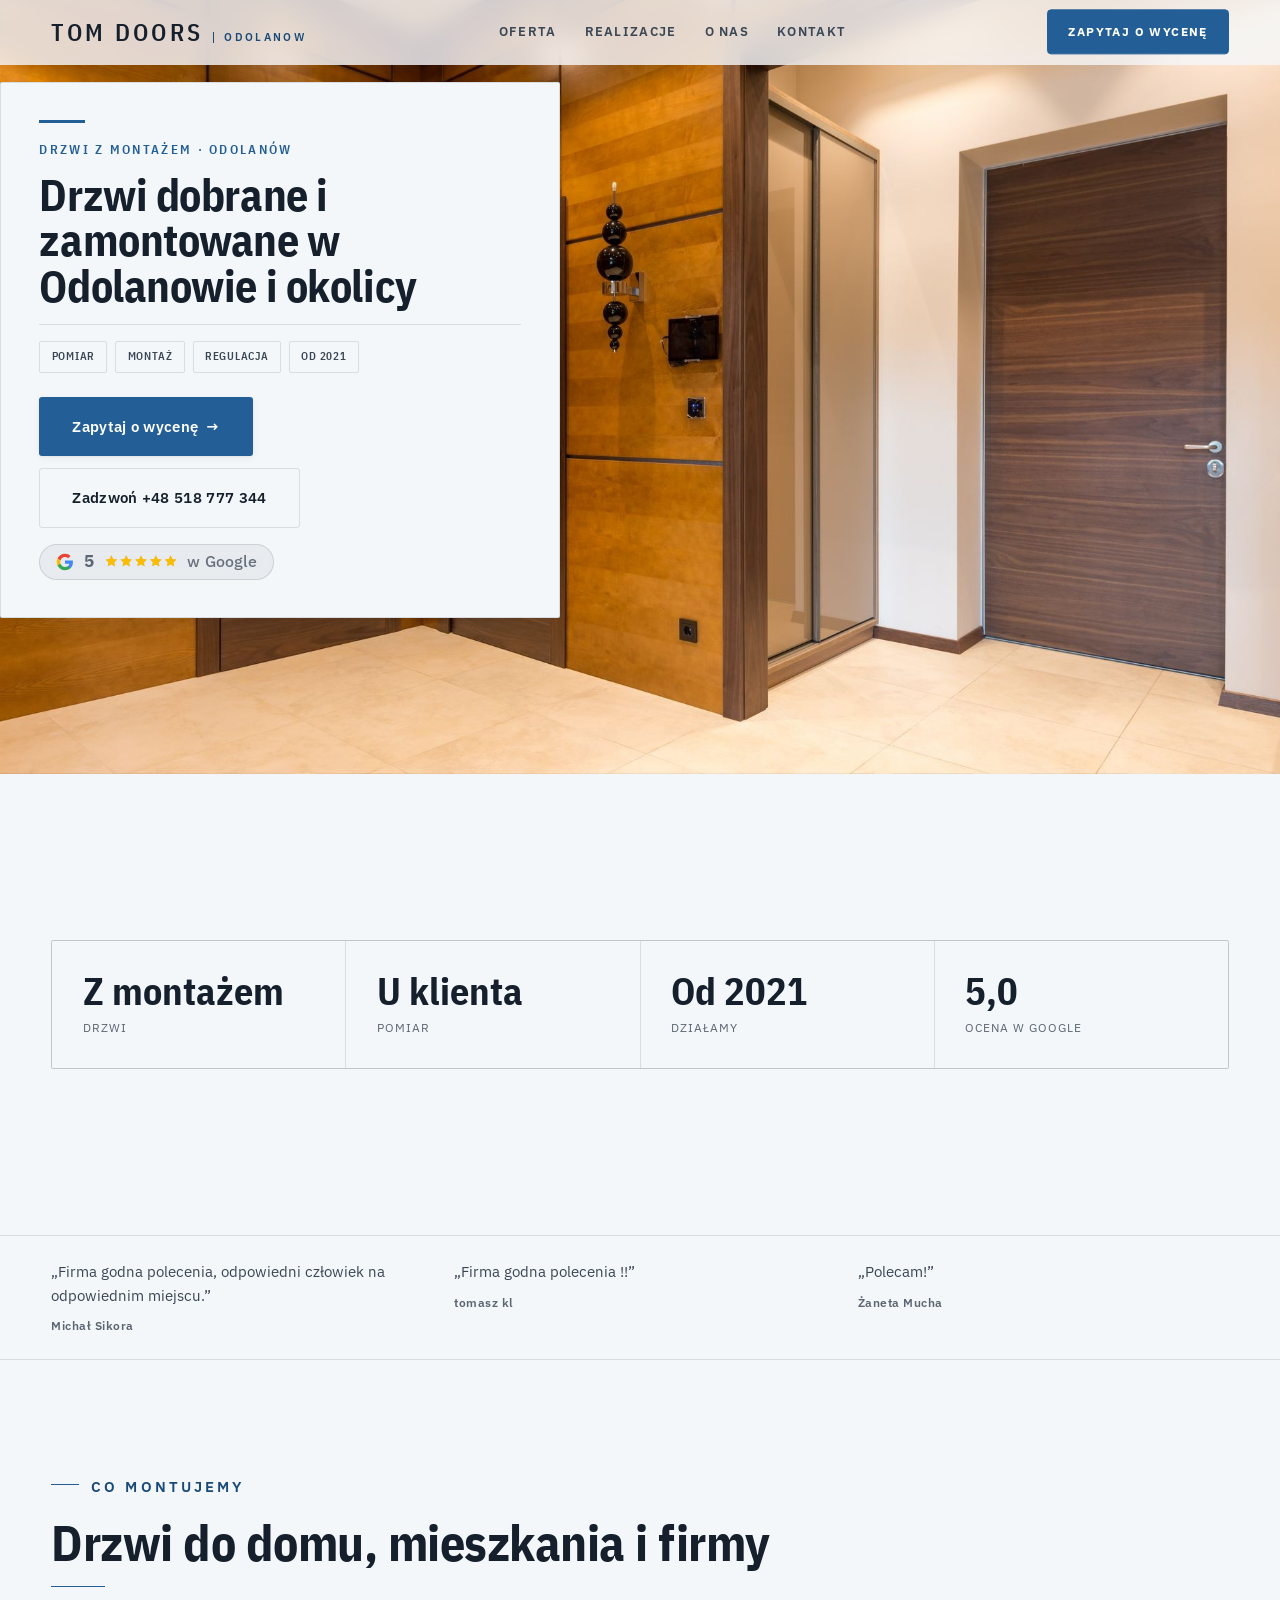
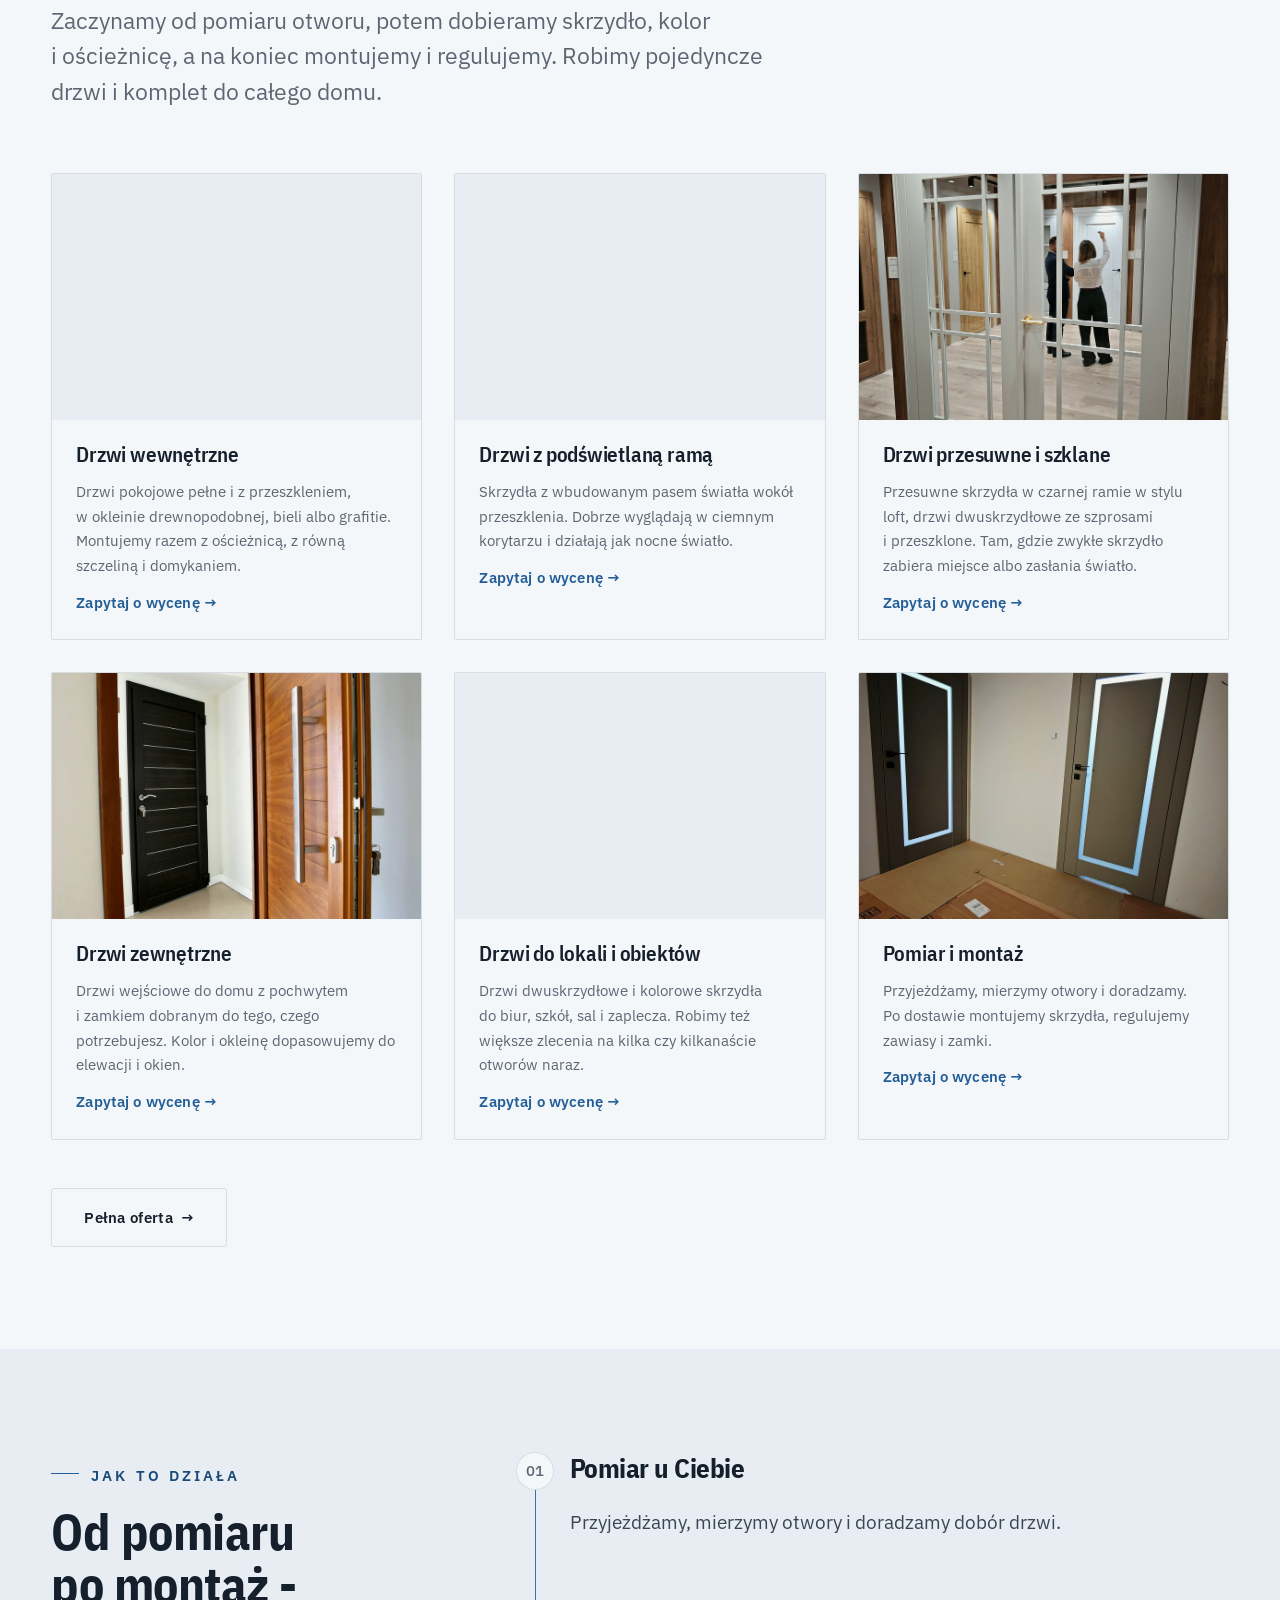
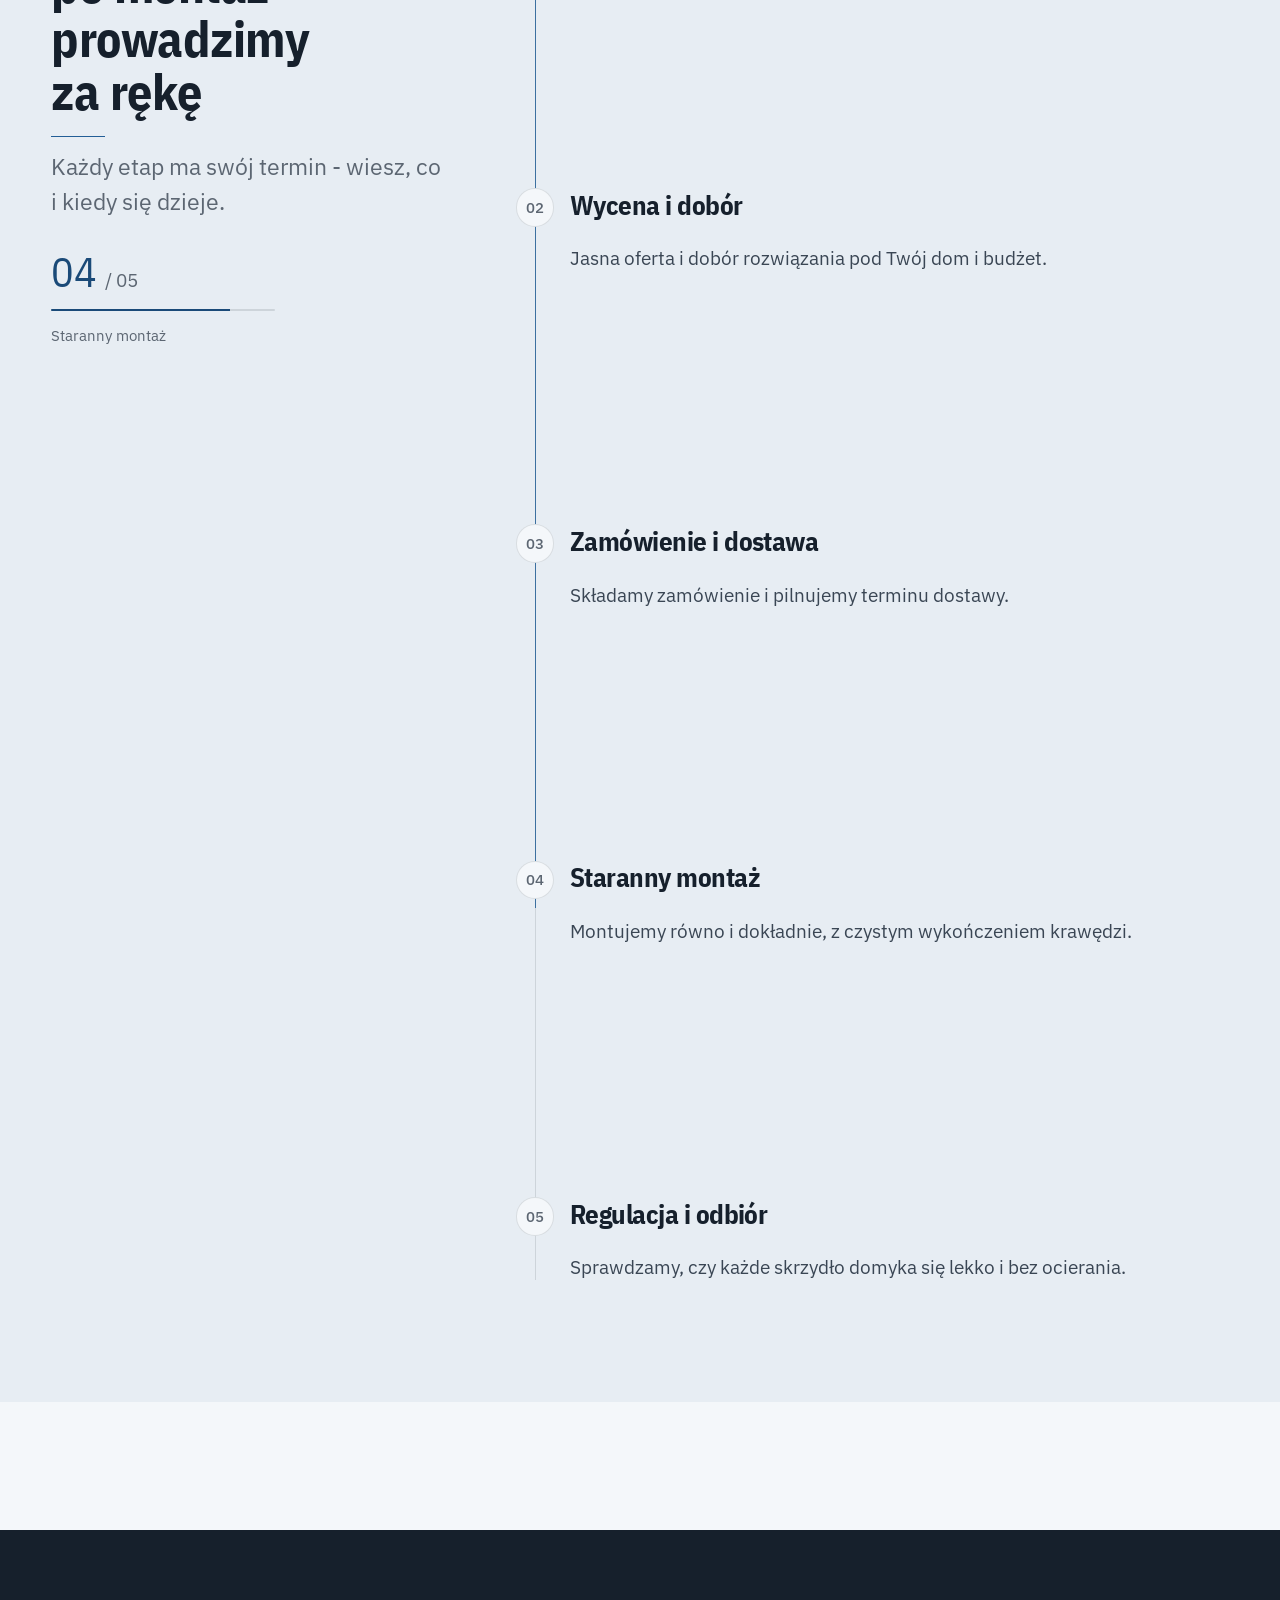
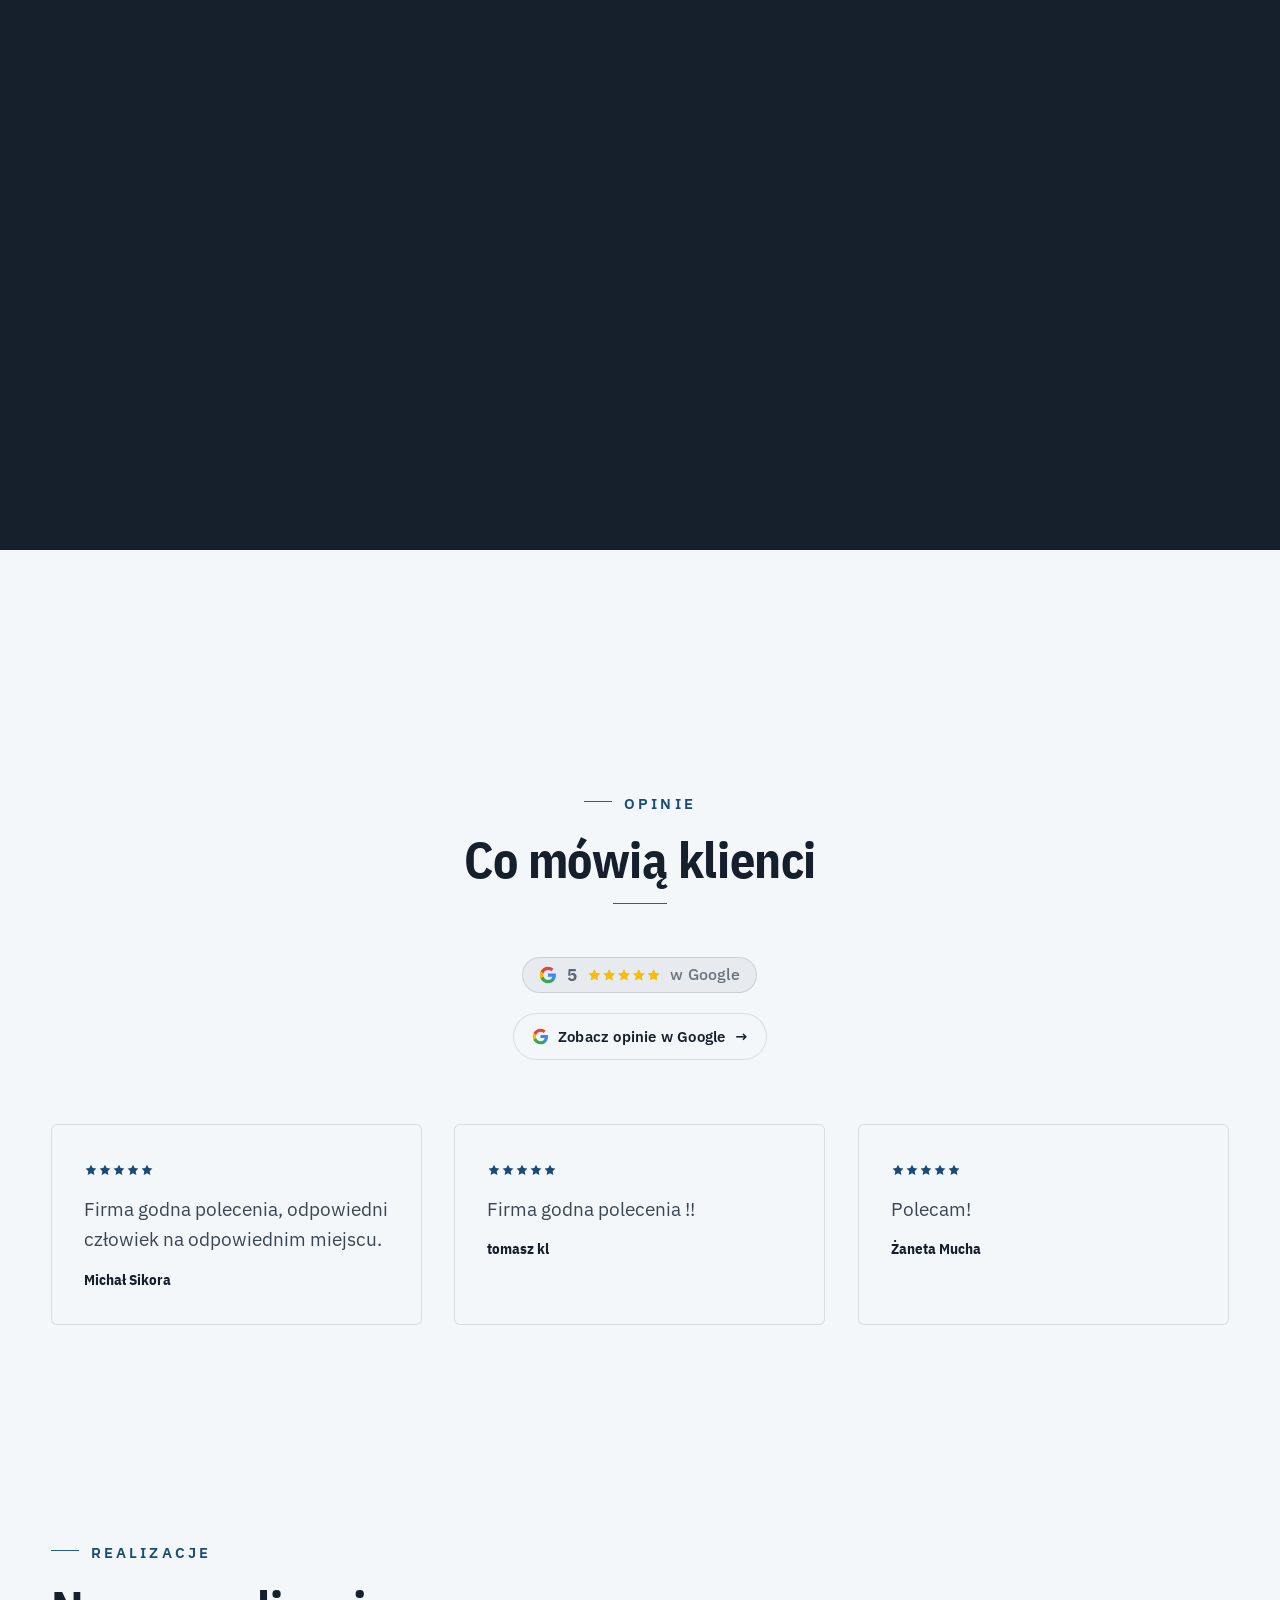
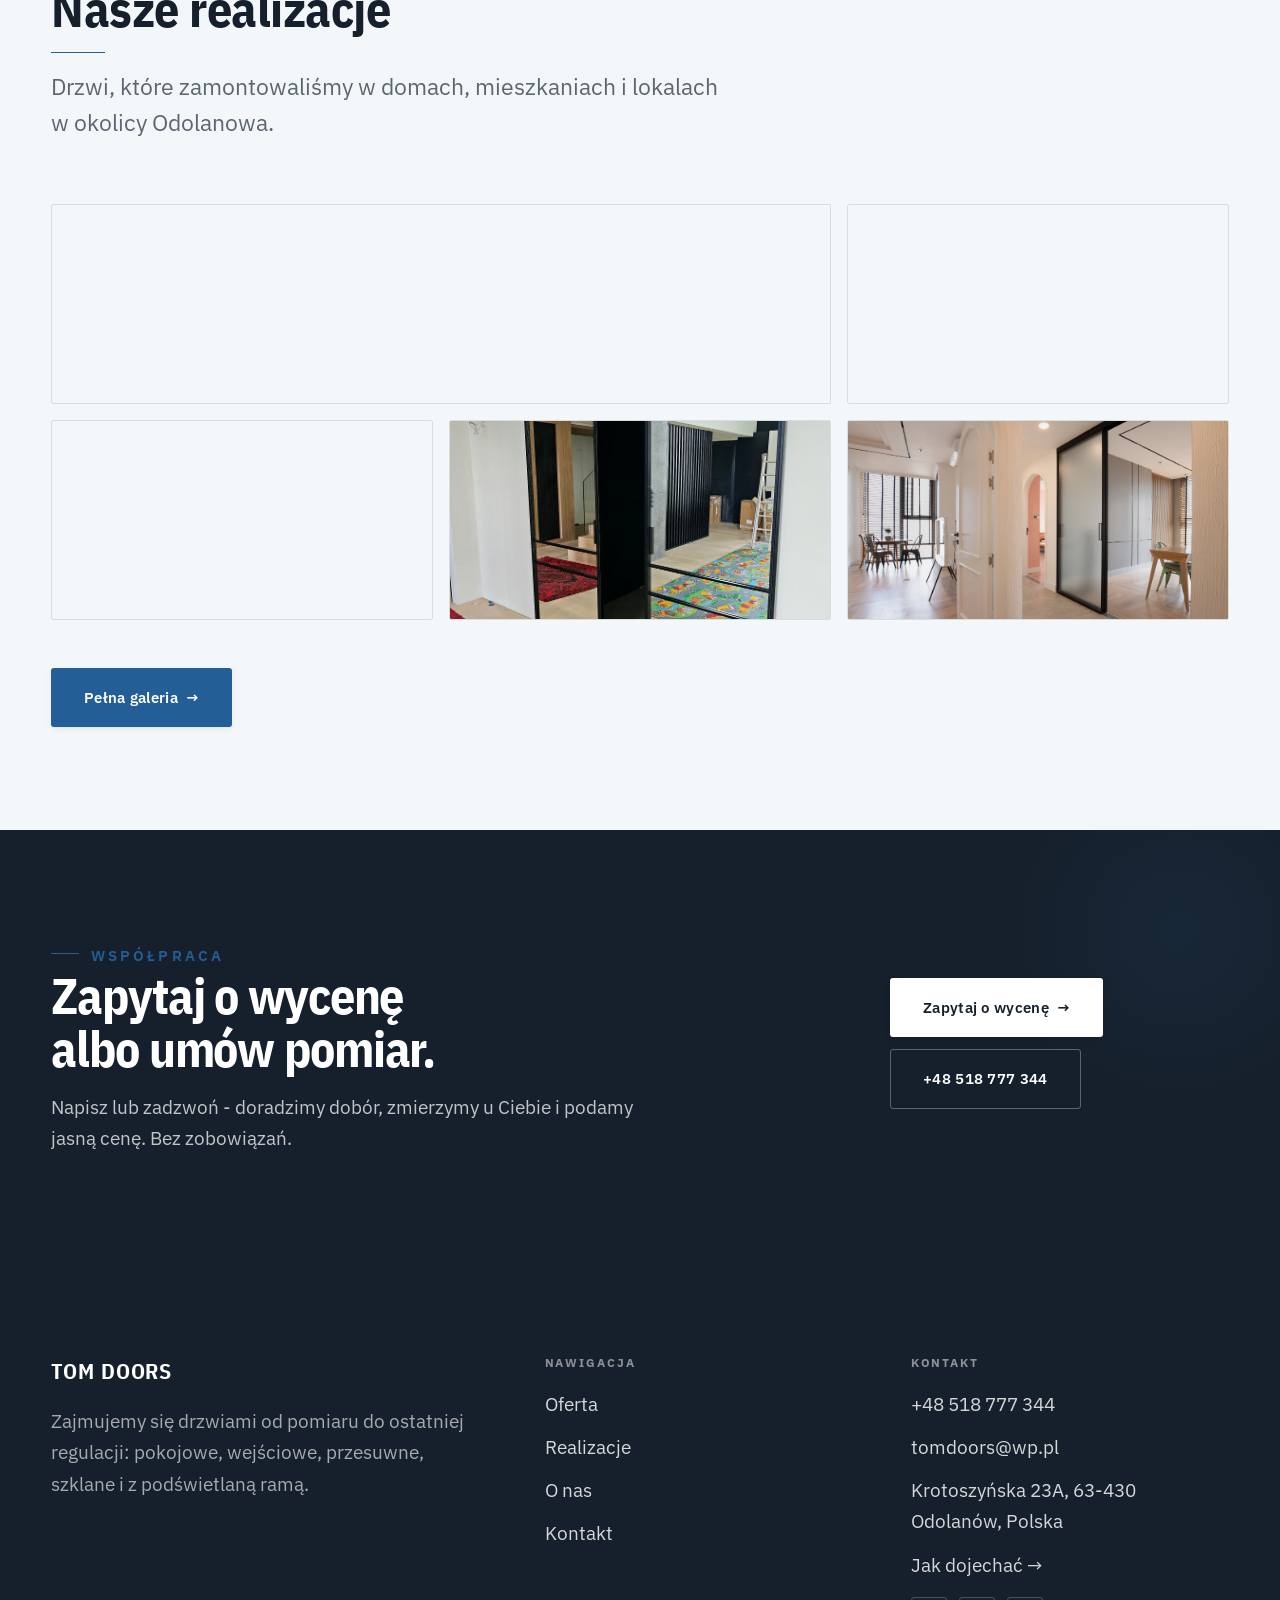
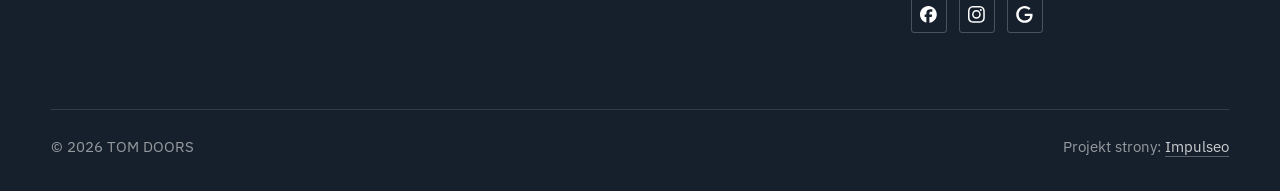
==== index.html @ 1ac23c40 "Strona demo: tom-doors" ====
<!DOCTYPE html>
<html lang="pl">
<head>
<meta charset="UTF-8">
<meta name="viewport" content="width=device-width, initial-scale=1.0">
<title>TOM DOORS - drzwi z montażem · Odolanów</title>
<meta name="description" content="TOM DOORS z Odolanowa - drzwi wewnętrzne, zewnętrzne, przesuwne i z podświetlaną ramą, z pomiarem i montażem. Ocena 5,0 w Google. Zadzwoń: 518 777 344.">
<link rel="canonical" href="https://kris20032.github.io/tom-doors/">
<meta name="robots" content="noindex, nofollow">
<meta property="og:type" content="website">
<meta property="og:locale" content="pl_PL">
<meta property="og:site_name" content="TOM DOORS">
<meta property="og:title" content="TOM DOORS - drzwi z montażem · Odolanów">
<meta property="og:description" content="TOM DOORS z Odolanowa - drzwi wewnętrzne, zewnętrzne, przesuwne i z podświetlaną ramą, z pomiarem i montażem. Ocena 5,0 w Google. Zadzwoń: 518 777 344.">
<meta property="og:url" content="https://kris20032.github.io/tom-doors/">
<meta property="og:image" content="https://kris20032.github.io/tom-doors/img/og.jpg">
<meta property="og:image:width" content="1200">
<meta property="og:image:height" content="630">
<meta name="twitter:card" content="summary_large_image">
<script type="application/ld+json">{"@context": "https://schema.org", "@type": "LocalBusiness", "name": "TOM DOORS", "url": "https://kris20032.github.io/tom-doors/", "telephone": "+48518777344", "image": "https://kris20032.github.io/tom-doors/img/og.jpg", "areaServed": "Odolanów", "sameAs": ["https://maps.google.com/?cid=12804049707847882123&g_mp=Cidnb29nbGUubWFwcy5wbGFjZXMudjEuUGxhY2VzLlNlYXJjaFRleHQQAhgEIAA", "https://www.facebook.com/p/TOM-DOORS-100087674329589/?locale=pl_PL", "https://www.instagram.com/tom_doors/"]}</script>
<link rel="preconnect" href="https://fonts.googleapis.com">
<link rel="preconnect" href="https://fonts.gstatic.com" crossorigin>
<link href="https://fonts.googleapis.com/css2?family=IBM+Plex+Sans+Condensed:wght@500;600;700&family=IBM+Plex+Sans:wght@400;500;600&display=swap" rel="stylesheet">
<link rel="stylesheet" href="assets/styles.css?v=f9ef40aa">
</head>
<body>

<header class="nav">
  <div class="wrap nav-inner">
    <a class="brand" href="index.html"><span class="name">TOM DOORS</span><span class="sub">Odolanów</span></a>
    <nav class="nav-links">
      <a href="oferta.html">Oferta</a>
      <a href="realizacje.html">Realizacje</a>
      <a href="o-nas.html">O nas</a>
      <a href="kontakt.html">Kontakt</a>
      <a href="kontakt.html" class="btn btn-accent">Zapytaj o wycenę</a>
    </nav>
    <button class="nav-toggle" aria-label="Menu"><span></span><span></span><span></span></button>
  </div>
</header>

<main>
<section class="hero-dom">
  <img class="hd-bg" src="img/hero.jpg" fetchpriority="high" data-rotate="img/g13.jpg|img/g10.jpg" alt="TOM DOORS" width="1880" height="1255">
  <div class="wrap">
    <div class="hd-panel reveal">
      <span class="hd-tick" aria-hidden="true"></span>
      <span class="hd-kicker">Drzwi z montażem · Odolanów</span>
      <h1 class="hd-claim">Drzwi dobrane i zamontowane w Odolanowie i okolicy</h1>
      <ul class="hd-tags"><li>Pomiar</li><li>Montaż</li><li>Regulacja</li><li>od 2021</li></ul>
      <div class="hd-actions">
        <a href="kontakt.html" class="btn btn-accent">Zapytaj o wycenę <span class="arr">→</span></a>
        <a href="tel:+48518777344" class="btn btn-ghost">Zadzwoń +48 518 777 344</a>
      </div>
      <p class="hd-rating"><span class="g-badge"><svg class="gb-ico" viewBox="0 0 24 24" width="18" height="18" aria-hidden="true"><path fill="#4285F4" d="M22.56 12.25c0-.78-.07-1.53-.2-2.25H12v4.26h5.92c-.26 1.37-1.04 2.53-2.21 3.31v2.77h3.57c2.08-1.92 3.28-4.74 3.28-8.09z"/><path fill="#34A853" d="M12 23c2.97 0 5.46-.98 7.28-2.66l-3.57-2.77c-.98.66-2.23 1.06-3.71 1.06-2.86 0-5.29-1.93-6.16-4.53H2.18v2.84C3.99 20.53 7.7 23 12 23z"/><path fill="#FBBC05" d="M5.84 14.09c-.22-.66-.35-1.36-.35-2.09s.13-1.43.35-2.09V7.07H2.18C1.43 8.55 1 10.22 1 12s.43 3.45 1.18 4.93l2.85-2.22.81-.62z"/><path fill="#EA4335" d="M12 5.38c1.62 0 3.06.56 4.21 1.64l3.15-3.15C17.45 2.09 14.97 1 12 1 7.7 1 3.99 3.47 2.18 7.07l3.66 2.84c.87-2.6 3.3-4.53 6.16-4.53z"/></svg><b class="gb-ocena">5</b><svg class="gb-stars" viewBox="0 0 90 18" width="74" height="14.8" aria-hidden="true"><g fill="currentColor" opacity=".26"><path transform="translate(0,0)" d="M9 1.6l2.2 4.46 4.92.72-3.56 3.47.84 4.9L9 12.74l-4.4 2.31.84-4.9L1.88 6.68l4.92-.72L9 1.6Z"/><path transform="translate(18,0)" d="M9 1.6l2.2 4.46 4.92.72-3.56 3.47.84 4.9L9 12.74l-4.4 2.31.84-4.9L1.88 6.68l4.92-.72L9 1.6Z"/><path transform="translate(36,0)" d="M9 1.6l2.2 4.46 4.92.72-3.56 3.47.84 4.9L9 12.74l-4.4 2.31.84-4.9L1.88 6.68l4.92-.72L9 1.6Z"/><path transform="translate(54,0)" d="M9 1.6l2.2 4.46 4.92.72-3.56 3.47.84 4.9L9 12.74l-4.4 2.31.84-4.9L1.88 6.68l4.92-.72L9 1.6Z"/><path transform="translate(72,0)" d="M9 1.6l2.2 4.46 4.92.72-3.56 3.47.84 4.9L9 12.74l-4.4 2.31.84-4.9L1.88 6.68l4.92-.72L9 1.6Z"/></g><clipPath id="gs1000"><rect x="0" y="0" width="90.0" height="18"/></clipPath><g fill="#FBBC04" clip-path="url(#gs1000)"><path transform="translate(0,0)" d="M9 1.6l2.2 4.46 4.92.72-3.56 3.47.84 4.9L9 12.74l-4.4 2.31.84-4.9L1.88 6.68l4.92-.72L9 1.6Z"/><path transform="translate(18,0)" d="M9 1.6l2.2 4.46 4.92.72-3.56 3.47.84 4.9L9 12.74l-4.4 2.31.84-4.9L1.88 6.68l4.92-.72L9 1.6Z"/><path transform="translate(36,0)" d="M9 1.6l2.2 4.46 4.92.72-3.56 3.47.84 4.9L9 12.74l-4.4 2.31.84-4.9L1.88 6.68l4.92-.72L9 1.6Z"/><path transform="translate(54,0)" d="M9 1.6l2.2 4.46 4.92.72-3.56 3.47.84 4.9L9 12.74l-4.4 2.31.84-4.9L1.88 6.68l4.92-.72L9 1.6Z"/><path transform="translate(72,0)" d="M9 1.6l2.2 4.46 4.92.72-3.56 3.47.84 4.9L9 12.74l-4.4 2.31.84-4.9L1.88 6.68l4.92-.72L9 1.6Z"/></g></svg><span class="gb-txt">w Google</span></span></p>
    </div>
  </div>
</section>
<section class="dom-statband">
  <div class="wrap">
    <div class="dom-stats">
      <div class="dom-stat reveal"><div class="ds-num">Z montażem</div><div class="ds-lab">Drzwi</div></div>
      <div class="dom-stat reveal"><div class="ds-num">U klienta</div><div class="ds-lab">Pomiar</div></div>
      <div class="dom-stat reveal"><div class="ds-num">Od 2021</div><div class="ds-lab">Działamy</div></div>
      <div class="dom-stat reveal"><div class="ds-num">5,0</div><div class="ds-lab">Ocena w Google</div></div>
    </div>
  </div>
</section>
<section class="opinie-mini" aria-label="Opinie klientów">
  <div class="wrap">
    <div class="om-row">
      <div class="om-item reveal"><blockquote>„Firma godna polecenia, odpowiedni człowiek na odpowiednim miejscu.”</blockquote><span class="om-autor">Michał Sikora</span></div>
      <div class="om-item reveal"><blockquote>„Firma godna polecenia !!”</blockquote><span class="om-autor">tomasz kl</span></div>
      <div class="om-item reveal"><blockquote>„Polecam!”</blockquote><span class="om-autor">Żaneta Mucha</span></div>
    </div>
  </div>
</section>
<section class="dom-products" id="produkty">
  <div class="wrap">
    <div class="head reveal">
      <span class="eyebrow">Co montujemy</span>
      <h2>Drzwi do domu, mieszkania i firmy</h2>
      <p>Zaczynamy od pomiaru otworu, potem dobieramy skrzydło, kolor i ościeżnicę, a na koniec montujemy i regulujemy. Robimy pojedyncze drzwi i komplet do całego domu.</p>
    </div>
    <div class="dom-grid">
      <article class="dom-card reveal">
        <figure class="dom-card__img"><img src="img/g2.jpg" alt="Drzwi wewnętrzne" loading="lazy" width="1492" height="2038" decoding="async"></figure>
        <div class="dom-card__body">
          <h3 class="dom-card__name">Drzwi wewnętrzne</h3>
          <p class="dom-card__tag">Drzwi pokojowe pełne i z przeszkleniem, w okleinie drewnopodobnej, bieli albo grafitie. Montujemy razem z ościeżnicą, z równą szczeliną i domykaniem.</p>
          <a class="dom-card__link" href="kontakt.html">Zapytaj o wycenę <span class="arr">→</span></a>
        </div>
      </article>
      <article class="dom-card reveal">
        <figure class="dom-card__img"><img src="img/g1.jpg" alt="Drzwi z podświetlaną ramą" loading="lazy" width="1600" height="2133" decoding="async"></figure>
        <div class="dom-card__body">
          <h3 class="dom-card__name">Drzwi z podświetlaną ramą</h3>
          <p class="dom-card__tag">Skrzydła z wbudowanym pasem światła wokół przeszklenia. Dobrze wyglądają w ciemnym korytarzu i działają jak nocne światło.</p>
          <a class="dom-card__link" href="kontakt.html">Zapytaj o wycenę <span class="arr">→</span></a>
        </div>
      </article>
      <article class="dom-card reveal">
        <figure class="dom-card__img"><img src="img/g3.jpg" alt="Drzwi przesuwne i szklane" loading="lazy" width="1600" height="2133" decoding="async"></figure>
        <div class="dom-card__body">
          <h3 class="dom-card__name">Drzwi przesuwne i szklane</h3>
          <p class="dom-card__tag">Przesuwne skrzydła w czarnej ramie w stylu loft, drzwi dwuskrzydłowe ze szprosami i przeszklone. Tam, gdzie zwykłe skrzydło zabiera miejsce albo zasłania światło.</p>
          <a class="dom-card__link" href="kontakt.html">Zapytaj o wycenę <span class="arr">→</span></a>
        </div>
      </article>
      <article class="dom-card reveal">
        <figure class="dom-card__img"><img src="img/g5.jpg" alt="Drzwi zewnętrzne" loading="lazy" width="930" height="608" decoding="async"></figure>
        <div class="dom-card__body">
          <h3 class="dom-card__name">Drzwi zewnętrzne</h3>
          <p class="dom-card__tag">Drzwi wejściowe do domu z pochwytem i zamkiem dobranym do tego, czego potrzebujesz. Kolor i okleinę dopasowujemy do elewacji i okien.</p>
          <a class="dom-card__link" href="kontakt.html">Zapytaj o wycenę <span class="arr">→</span></a>
        </div>
      </article>
      <article class="dom-card reveal">
        <figure class="dom-card__img"><img src="img/g7.jpg" alt="Drzwi do lokali i obiektów" loading="lazy" width="1600" height="2133" decoding="async"></figure>
        <div class="dom-card__body">
          <h3 class="dom-card__name">Drzwi do lokali i obiektów</h3>
          <p class="dom-card__tag">Drzwi dwuskrzydłowe i kolorowe skrzydła do biur, szkół, sal i zaplecza. Robimy też większe zlecenia na kilka czy kilkanaście otworów naraz.</p>
          <a class="dom-card__link" href="kontakt.html">Zapytaj o wycenę <span class="arr">→</span></a>
        </div>
      </article>
      <article class="dom-card reveal">
        <figure class="dom-card__img"><img src="img/g6.jpg" alt="Pomiar i montaż" loading="lazy" width="1600" height="2133" decoding="async"></figure>
        <div class="dom-card__body">
          <h3 class="dom-card__name">Pomiar i montaż</h3>
          <p class="dom-card__tag">Przyjeżdżamy, mierzymy otwory i doradzamy. Po dostawie montujemy skrzydła, regulujemy zawiasy i zamki.</p>
          <a class="dom-card__link" href="kontakt.html">Zapytaj o wycenę <span class="arr">→</span></a>
        </div>
      </article>
    </div>
    <div style="margin-top:var(--space-7)" class="reveal"><a href="oferta.html" class="btn btn-ghost">Pełna oferta <span class="arr">→</span></a></div>
  </div>
</section>
<section class="proces proces-os dom">
  <div class="wrap proc-grid">
    <div class="proc-side">
      <div class="head reveal">
        <span class="eyebrow">Jak to działa</span>
        <h2>Od pomiaru po montaż - prowadzimy za rękę</h2>
        <p>Każdy etap ma swój termin - wiesz, co i kiedy się dzieje.</p>
      </div>
      <div class="proc-count" aria-hidden="true"><span class="pc-cur">01</span><span class="pc-all">/ 05</span></div>
      <div class="proc-bar" aria-hidden="true"><i></i></div>
      <p class="proc-now" aria-hidden="true">Pomiar u Ciebie</p>
    </div>
    <ol class="proces-line">
      <li class="reveal"><span class="pno">01</span><h3>Pomiar u Ciebie</h3><p>Przyjeżdżamy, mierzymy otwory i doradzamy dobór drzwi.</p></li>
      <li class="reveal"><span class="pno">02</span><h3>Wycena i dobór</h3><p>Jasna oferta i dobór rozwiązania pod Twój dom i budżet.</p></li>
      <li class="reveal"><span class="pno">03</span><h3>Zamówienie i dostawa</h3><p>Składamy zamówienie i pilnujemy terminu dostawy.</p></li>
      <li class="reveal"><span class="pno">04</span><h3>Staranny montaż</h3><p>Montujemy równo i dokładnie, z czystym wykończeniem krawędzi.</p></li>
      <li class="reveal"><span class="pno">05</span><h3>Regulacja i odbiór</h3><p>Sprawdzamy, czy każde skrzydło domyka się lekko i bez ocierania.</p></li>
    </ol>
  </div>
</section>
<section class="stopklatka" aria-hidden="true">
  <div class="stk-bg" style="background-image:url(img/g11.jpg)"></div>
</section>
<section class="opinie">
  <div class="wrap">
    <div class="head center reveal">
      <span class="eyebrow">Opinie</span>
      <h2>Co mówią klienci</h2>
    </div>
    <p class="op-meta reveal"><span class="g-badge"><svg class="gb-ico" viewBox="0 0 24 24" width="18" height="18" aria-hidden="true"><path fill="#4285F4" d="M22.56 12.25c0-.78-.07-1.53-.2-2.25H12v4.26h5.92c-.26 1.37-1.04 2.53-2.21 3.31v2.77h3.57c2.08-1.92 3.28-4.74 3.28-8.09z"/><path fill="#34A853" d="M12 23c2.97 0 5.46-.98 7.28-2.66l-3.57-2.77c-.98.66-2.23 1.06-3.71 1.06-2.86 0-5.29-1.93-6.16-4.53H2.18v2.84C3.99 20.53 7.7 23 12 23z"/><path fill="#FBBC05" d="M5.84 14.09c-.22-.66-.35-1.36-.35-2.09s.13-1.43.35-2.09V7.07H2.18C1.43 8.55 1 10.22 1 12s.43 3.45 1.18 4.93l2.85-2.22.81-.62z"/><path fill="#EA4335" d="M12 5.38c1.62 0 3.06.56 4.21 1.64l3.15-3.15C17.45 2.09 14.97 1 12 1 7.7 1 3.99 3.47 2.18 7.07l3.66 2.84c.87-2.6 3.3-4.53 6.16-4.53z"/></svg><b class="gb-ocena">5</b><svg class="gb-stars" viewBox="0 0 90 18" width="74" height="14.8" aria-hidden="true"><g fill="currentColor" opacity=".26"><path transform="translate(0,0)" d="M9 1.6l2.2 4.46 4.92.72-3.56 3.47.84 4.9L9 12.74l-4.4 2.31.84-4.9L1.88 6.68l4.92-.72L9 1.6Z"/><path transform="translate(18,0)" d="M9 1.6l2.2 4.46 4.92.72-3.56 3.47.84 4.9L9 12.74l-4.4 2.31.84-4.9L1.88 6.68l4.92-.72L9 1.6Z"/><path transform="translate(36,0)" d="M9 1.6l2.2 4.46 4.92.72-3.56 3.47.84 4.9L9 12.74l-4.4 2.31.84-4.9L1.88 6.68l4.92-.72L9 1.6Z"/><path transform="translate(54,0)" d="M9 1.6l2.2 4.46 4.92.72-3.56 3.47.84 4.9L9 12.74l-4.4 2.31.84-4.9L1.88 6.68l4.92-.72L9 1.6Z"/><path transform="translate(72,0)" d="M9 1.6l2.2 4.46 4.92.72-3.56 3.47.84 4.9L9 12.74l-4.4 2.31.84-4.9L1.88 6.68l4.92-.72L9 1.6Z"/></g><clipPath id="gs1000"><rect x="0" y="0" width="90.0" height="18"/></clipPath><g fill="#FBBC04" clip-path="url(#gs1000)"><path transform="translate(0,0)" d="M9 1.6l2.2 4.46 4.92.72-3.56 3.47.84 4.9L9 12.74l-4.4 2.31.84-4.9L1.88 6.68l4.92-.72L9 1.6Z"/><path transform="translate(18,0)" d="M9 1.6l2.2 4.46 4.92.72-3.56 3.47.84 4.9L9 12.74l-4.4 2.31.84-4.9L1.88 6.68l4.92-.72L9 1.6Z"/><path transform="translate(36,0)" d="M9 1.6l2.2 4.46 4.92.72-3.56 3.47.84 4.9L9 12.74l-4.4 2.31.84-4.9L1.88 6.68l4.92-.72L9 1.6Z"/><path transform="translate(54,0)" d="M9 1.6l2.2 4.46 4.92.72-3.56 3.47.84 4.9L9 12.74l-4.4 2.31.84-4.9L1.88 6.68l4.92-.72L9 1.6Z"/><path transform="translate(72,0)" d="M9 1.6l2.2 4.46 4.92.72-3.56 3.47.84 4.9L9 12.74l-4.4 2.31.84-4.9L1.88 6.68l4.92-.72L9 1.6Z"/></g></svg><span class="gb-txt">w Google</span></span></p>
    <p class="op-meta reveal"><a class="op-google" href="https://maps.google.com/?cid=12804049707847882123&amp;g_mp=Cidnb29nbGUubWFwcy5wbGFjZXMudjEuUGxhY2VzLlNlYXJjaFRleHQQAhgEIAA" target="_blank" rel="noopener"><svg class="op-g-ico" viewBox="0 0 24 24" width="17" height="17" aria-hidden="true"><path fill="#4285F4" d="M22.56 12.25c0-.78-.07-1.53-.2-2.25H12v4.26h5.92c-.26 1.37-1.04 2.53-2.21 3.31v2.77h3.57c2.08-1.92 3.28-4.74 3.28-8.09z"/><path fill="#34A853" d="M12 23c2.97 0 5.46-.98 7.28-2.66l-3.57-2.77c-.98.66-2.23 1.06-3.71 1.06-2.86 0-5.29-1.93-6.16-4.53H2.18v2.84C3.99 20.53 7.7 23 12 23z"/><path fill="#FBBC05" d="M5.84 14.09c-.22-.66-.35-1.36-.35-2.09s.13-1.43.35-2.09V7.07H2.18C1.43 8.55 1 10.22 1 12s.43 3.45 1.18 4.93l2.85-2.22.81-.62z"/><path fill="#EA4335" d="M12 5.38c1.62 0 3.06.56 4.21 1.64l3.15-3.15C17.45 2.09 14.97 1 12 1 7.7 1 3.99 3.47 2.18 7.07l3.66 2.84c.87-2.6 3.3-4.53 6.16-4.53z"/></svg><span>Zobacz opinie w Google</span><span class="arr">→</span></a></p>
    <div class="opinie-grid">
      <figure class="op-card reveal"><span class="op-star"><svg class="ico-star" width="14" height="14" viewBox="0 0 24 24" style="vertical-align:-2px" aria-hidden="true"><path d="M12 2.8l2.85 5.8 6.4.93-4.63 4.5 1.1 6.37L12 17.4l-5.72 3 1.1-6.37-4.63-4.5 6.4-.93L12 2.8Z" fill="currentColor"/></svg><svg class="ico-star" width="14" height="14" viewBox="0 0 24 24" style="vertical-align:-2px" aria-hidden="true"><path d="M12 2.8l2.85 5.8 6.4.93-4.63 4.5 1.1 6.37L12 17.4l-5.72 3 1.1-6.37-4.63-4.5 6.4-.93L12 2.8Z" fill="currentColor"/></svg><svg class="ico-star" width="14" height="14" viewBox="0 0 24 24" style="vertical-align:-2px" aria-hidden="true"><path d="M12 2.8l2.85 5.8 6.4.93-4.63 4.5 1.1 6.37L12 17.4l-5.72 3 1.1-6.37-4.63-4.5 6.4-.93L12 2.8Z" fill="currentColor"/></svg><svg class="ico-star" width="14" height="14" viewBox="0 0 24 24" style="vertical-align:-2px" aria-hidden="true"><path d="M12 2.8l2.85 5.8 6.4.93-4.63 4.5 1.1 6.37L12 17.4l-5.72 3 1.1-6.37-4.63-4.5 6.4-.93L12 2.8Z" fill="currentColor"/></svg><svg class="ico-star" width="14" height="14" viewBox="0 0 24 24" style="vertical-align:-2px" aria-hidden="true"><path d="M12 2.8l2.85 5.8 6.4.93-4.63 4.5 1.1 6.37L12 17.4l-5.72 3 1.1-6.37-4.63-4.5 6.4-.93L12 2.8Z" fill="currentColor"/></svg></span><blockquote>Firma godna polecenia, odpowiedni człowiek na odpowiednim miejscu.</blockquote><span class="op-autor">Michał Sikora</span></figure>
      <figure class="op-card reveal"><span class="op-star"><svg class="ico-star" width="14" height="14" viewBox="0 0 24 24" style="vertical-align:-2px" aria-hidden="true"><path d="M12 2.8l2.85 5.8 6.4.93-4.63 4.5 1.1 6.37L12 17.4l-5.72 3 1.1-6.37-4.63-4.5 6.4-.93L12 2.8Z" fill="currentColor"/></svg><svg class="ico-star" width="14" height="14" viewBox="0 0 24 24" style="vertical-align:-2px" aria-hidden="true"><path d="M12 2.8l2.85 5.8 6.4.93-4.63 4.5 1.1 6.37L12 17.4l-5.72 3 1.1-6.37-4.63-4.5 6.4-.93L12 2.8Z" fill="currentColor"/></svg><svg class="ico-star" width="14" height="14" viewBox="0 0 24 24" style="vertical-align:-2px" aria-hidden="true"><path d="M12 2.8l2.85 5.8 6.4.93-4.63 4.5 1.1 6.37L12 17.4l-5.72 3 1.1-6.37-4.63-4.5 6.4-.93L12 2.8Z" fill="currentColor"/></svg><svg class="ico-star" width="14" height="14" viewBox="0 0 24 24" style="vertical-align:-2px" aria-hidden="true"><path d="M12 2.8l2.85 5.8 6.4.93-4.63 4.5 1.1 6.37L12 17.4l-5.72 3 1.1-6.37-4.63-4.5 6.4-.93L12 2.8Z" fill="currentColor"/></svg><svg class="ico-star" width="14" height="14" viewBox="0 0 24 24" style="vertical-align:-2px" aria-hidden="true"><path d="M12 2.8l2.85 5.8 6.4.93-4.63 4.5 1.1 6.37L12 17.4l-5.72 3 1.1-6.37-4.63-4.5 6.4-.93L12 2.8Z" fill="currentColor"/></svg></span><blockquote>Firma godna polecenia !!</blockquote><span class="op-autor">tomasz kl</span></figure>
      <figure class="op-card reveal"><span class="op-star"><svg class="ico-star" width="14" height="14" viewBox="0 0 24 24" style="vertical-align:-2px" aria-hidden="true"><path d="M12 2.8l2.85 5.8 6.4.93-4.63 4.5 1.1 6.37L12 17.4l-5.72 3 1.1-6.37-4.63-4.5 6.4-.93L12 2.8Z" fill="currentColor"/></svg><svg class="ico-star" width="14" height="14" viewBox="0 0 24 24" style="vertical-align:-2px" aria-hidden="true"><path d="M12 2.8l2.85 5.8 6.4.93-4.63 4.5 1.1 6.37L12 17.4l-5.72 3 1.1-6.37-4.63-4.5 6.4-.93L12 2.8Z" fill="currentColor"/></svg><svg class="ico-star" width="14" height="14" viewBox="0 0 24 24" style="vertical-align:-2px" aria-hidden="true"><path d="M12 2.8l2.85 5.8 6.4.93-4.63 4.5 1.1 6.37L12 17.4l-5.72 3 1.1-6.37-4.63-4.5 6.4-.93L12 2.8Z" fill="currentColor"/></svg><svg class="ico-star" width="14" height="14" viewBox="0 0 24 24" style="vertical-align:-2px" aria-hidden="true"><path d="M12 2.8l2.85 5.8 6.4.93-4.63 4.5 1.1 6.37L12 17.4l-5.72 3 1.1-6.37-4.63-4.5 6.4-.93L12 2.8Z" fill="currentColor"/></svg><svg class="ico-star" width="14" height="14" viewBox="0 0 24 24" style="vertical-align:-2px" aria-hidden="true"><path d="M12 2.8l2.85 5.8 6.4.93-4.63 4.5 1.1 6.37L12 17.4l-5.72 3 1.1-6.37-4.63-4.5 6.4-.93L12 2.8Z" fill="currentColor"/></svg></span><blockquote>Polecam!</blockquote><span class="op-autor">Żaneta Mucha</span></figure>
    </div>
  </div>
</section>
<section>
  <div class="wrap">
    <div class="head reveal">
      <span class="eyebrow">Realizacje</span>
      <h2>Nasze realizacje</h2>
      <p>Drzwi, które zamontowaliśmy w domach, mieszkaniach i lokalach w okolicy Odolanowa.</p>
    </div>
    <div class="gallery">
      <div class="tile t-two3 reveal"><img src="img/g4.jpg" alt="TOM DOORS" loading="lazy" width="1600" height="1200" decoding="async"></div>
      <div class="tile t-third reveal"><img src="img/g8.jpg" alt="TOM DOORS" loading="lazy" width="1600" height="2125" decoding="async"></div>
      <div class="tile t-third reveal"><img src="img/g9.jpg" alt="TOM DOORS" loading="lazy" width="1520" height="2058" decoding="async"></div>
      <div class="tile t-third reveal"><img src="img/about.jpg" alt="TOM DOORS" loading="lazy" width="1600" height="2133" decoding="async"></div>
      <div class="tile t-third reveal"><img src="img/g12.jpg" alt="TOM DOORS" loading="lazy" width="1880" height="1253" decoding="async"></div>
    </div>
    <div style="margin-top:var(--space-7)" class="reveal"><a href="realizacje.html" class="btn btn-accent">Pełna galeria <span class="arr">→</span></a></div>
  </div>
</section>
<section class="cta">
  <div class="wrap">
    <div class="reveal">
      <span class="eyebrow">Współpraca</span>
      <h2>Zapytaj o wycenę albo umów pomiar.</h2>
      <p>Napisz lub zadzwoń - doradzimy dobór, zmierzymy u Ciebie i podamy jasną cenę. Bez zobowiązań.</p>
    </div>
    <div class="cta-actions reveal">
      <a href="kontakt.html" class="btn btn-light">Zapytaj o wycenę <span class="arr">→</span></a>
      <a href="tel:+48518777344" class="btn btn-ghost btn-ghost-cta">+48 518 777 344</a>
    </div>
  </div>
</section>
</main>

<footer>
  <div class="wrap">
    <div class="foot-grid">
      <div class="foot-brand">
        <div class="name">TOM DOORS</div>
        <p>Zajmujemy się drzwiami od pomiaru do ostatniej regulacji: pokojowe, wejściowe, przesuwne, szklane i z podświetlaną ramą.</p>
      </div>
      <div class="foot-col">
        <h4>Nawigacja</h4>
        <a href="oferta.html">Oferta</a>
        <a href="realizacje.html">Realizacje</a>
        <a href="o-nas.html">O nas</a>
        <a href="kontakt.html">Kontakt</a>
      </div>
      <div class="foot-col">
        <h4>Kontakt</h4>
        <a href="tel:+48518777344">+48 518 777 344</a>
        <a href="mailto:tomdoors@wp.pl">tomdoors@wp.pl</a>
        <p>Krotoszyńska 23A, 63-430 Odolanów, Polska</p>
        <a href="https://maps.google.com/?cid=12804049707847882123&g_mp=Cidnb29nbGUubWFwcy5wbGFjZXMudjEuUGxhY2VzLlNlYXJjaFRleHQQAhgEIAA" target="_blank" rel="noopener">Jak dojechać →</a>
      <div class="foot-soc">
        <a class="soc" href="https://www.facebook.com/p/TOM-DOORS-100087674329589/?locale=pl_PL" target="_blank" rel="noopener" aria-label="Facebook - TOM DOORS"><svg viewBox="0 0 24 24" aria-hidden="true" focusable="false"><path d="M9.101 23.691v-7.98H6.627v-3.667h2.474v-1.58c0-4.085 1.848-5.978 5.858-5.978.401 0 .955.042 1.468.103a8.68 8.68 0 0 1 1.141.195v3.325a8.623 8.623 0 0 0-.653-.036 26.805 26.805 0 0 0-.733-.009c-.707 0-1.259.096-1.675.309a1.686 1.686 0 0 0-.679.622c-.258.42-.374.995-.374 1.752v1.297h3.919l-.386 2.103-.287 1.564h-3.246v8.245C19.396 23.238 24 18.179 24 12.044c0-6.627-5.373-12-12-12s-12 5.373-12 12c0 5.628 3.874 10.35 9.101 11.647Z" fill="currentColor"/></svg></a>
        <a class="soc" href="https://www.instagram.com/tom_doors/" target="_blank" rel="noopener" aria-label="Instagram - TOM DOORS"><svg viewBox="0 0 24 24" aria-hidden="true" focusable="false"><path d="M7.0301.084c-1.2768.0602-2.1487.264-2.911.5634-.7888.3075-1.4575.72-2.1228 1.3877-.6652.6677-1.075 1.3368-1.3802 2.127-.2954.7638-.4956 1.6365-.552 2.914-.0564 1.2775-.0689 1.6882-.0626 4.947.0062 3.2586.0206 3.6671.0825 4.9473.061 1.2765.264 2.1482.5635 2.9107.308.7889.72 1.4573 1.388 2.1228.6679.6655 1.3365 1.0743 2.1285 1.38.7632.295 1.6361.4961 2.9134.552 1.2773.056 1.6884.069 4.9462.0627 3.2578-.0062 3.668-.0207 4.9478-.0814 1.28-.0607 2.147-.2652 2.9098-.5633.7889-.3086 1.4578-.72 2.1228-1.3881.665-.6682 1.0745-1.3378 1.3795-2.1284.2957-.7632.4966-1.636.552-2.9124.056-1.2809.0692-1.6898.063-4.948-.0063-3.2583-.021-3.6668-.0817-4.9465-.0607-1.2797-.264-2.1487-.5633-2.9117-.3084-.7889-.72-1.4568-1.3876-2.1228C21.2982 1.33 20.628.9208 19.8378.6165 19.074.321 18.2017.1197 16.9244.0645 15.6471.0093 15.236-.005 11.977.0014 8.718.0076 8.31.0215 7.0301.0839m.1402 21.6932c-1.17-.0509-1.8053-.2453-2.2287-.408-.5606-.216-.96-.4771-1.3819-.895-.422-.4178-.6811-.8186-.9-1.378-.1644-.4234-.3624-1.058-.4171-2.228-.0595-1.2645-.072-1.6442-.079-4.848-.007-3.2037.0053-3.583.0607-4.848.05-1.169.2456-1.805.408-2.2282.216-.5613.4762-.96.895-1.3816.4188-.4217.8184-.6814 1.3783-.9003.423-.1651 1.0575-.3614 2.227-.4171 1.2655-.06 1.6447-.072 4.848-.079 3.2033-.007 3.5835.005 4.8495.0608 1.169.0508 1.8053.2445 2.228.408.5608.216.96.4754 1.3816.895.4217.4194.6816.8176.9005 1.3787.1653.4217.3617 1.056.4169 2.2263.0602 1.2655.0739 1.645.0796 4.848.0058 3.203-.0055 3.5834-.061 4.848-.051 1.17-.245 1.8055-.408 2.2294-.216.5604-.4763.96-.8954 1.3814-.419.4215-.8181.6811-1.3783.9-.4224.1649-1.0577.3617-2.2262.4174-1.2656.0595-1.6448.072-4.8493.079-3.2045.007-3.5825-.006-4.848-.0608M16.953 5.5864A1.44 1.44 0 1 0 18.39 4.144a1.44 1.44 0 0 0-1.437 1.4424M5.8385 12.012c.0067 3.4032 2.7706 6.1557 6.173 6.1493 3.4026-.0065 6.157-2.7701 6.1506-6.1733-.0065-3.4032-2.771-6.1565-6.174-6.1498-3.403.0067-6.156 2.771-6.1496 6.1738M8 12.0077a4 4 0 1 1 4.008 3.9921A3.9996 3.9996 0 0 1 8 12.0077" fill="currentColor"/></svg></a>
        <a class="soc" href="https://maps.google.com/?cid=12804049707847882123&g_mp=Cidnb29nbGUubWFwcy5wbGFjZXMudjEuUGxhY2VzLlNlYXJjaFRleHQQAhgEIAA" target="_blank" rel="noopener" aria-label="Google - TOM DOORS"><svg viewBox="0 0 24 24" aria-hidden="true" focusable="false"><path d="M12.48 10.92v3.28h7.84c-.24 1.84-.853 3.187-1.787 4.133-1.147 1.147-2.933 2.4-6.053 2.4-4.827 0-8.6-3.893-8.6-8.72s3.773-8.72 8.6-8.72c2.6 0 4.507 1.027 5.907 2.347l2.307-2.307C18.747 1.44 16.133 0 12.48 0 5.867 0 .307 5.387.307 12s5.56 12 12.173 12c3.573 0 6.267-1.173 8.373-3.36 2.16-2.16 2.84-5.213 2.84-7.667 0-.76-.053-1.467-.173-2.053H12.48z" fill="currentColor"/></svg></a>
      </div>
      </div>
    </div>
    <div class="foot-bot">
      <span>© 2026 TOM DOORS</span>
      <span>Projekt strony: <a class="foot-credit" href="https://impulseo.pl" target="_blank" rel="noopener">Impulseo</a></span>
    </div>
  </div>
</footer>
<div class="sticky-reserve"><a class="sr-book" href="kontakt.html">Zapytaj o wycenę</a><a class="sr-call" href="tel:+48518777344" aria-label="Zadzwoń"><svg class="ico-tel" width="16" height="16" viewBox="0 0 24 24" fill="none" aria-hidden="true"><path d="M6.6 10.8a15.5 15.5 0 0 0 6.6 6.6l2.2-2.2a1 1 0 0 1 1-.24 11.4 11.4 0 0 0 3.6.58 1 1 0 0 1 1 1V20a1 1 0 0 1-1 1A17 17 0 0 1 3 4a1 1 0 0 1 1-1h3.5a1 1 0 0 1 1 1c0 1.25.2 2.46.58 3.6a1 1 0 0 1-.25 1l-2.23 2.2Z" fill="currentColor"/></svg></a></div>
<div class="demo-wazne" data-do="2026-11-03" data-cykl="3" hidden><svg class="dw-ico" width="13" height="13" viewBox="0 0 24 24" fill="none" aria-hidden="true"><circle cx="12" cy="12" r="8.6" stroke="currentColor" stroke-width="1.8"/><path d="M12 7.2V12l3.3 2" stroke="currentColor" stroke-width="1.8" stroke-linecap="round"/></svg><span class="dw-txt"></span></div>

<script src="assets/main.js"></script>
</body>
</html>
---- assets/styles.css ----
/* ============================================================
   STOLBASZ — premium, architektoniczny B2B fit-out
   Jasna paleta, zero brązu. System wg premium-web-craft.
   Projekt strony: Impulseo (impulseo.pl)
   ============================================================ */

:root{
  /* PALETA — jasna, architektoniczna, chłodna */
  --paper:#F4F7FA;          /* główne tło */
  --paper-2:#E7EDF3;        /* sekcje alternatywne (chłodny jasny szary) */
  --paper-3:#E7EDF3;        /* delikatne wypełnienia */
  --ink:#16202C;            /* tekst główny — chłodny grafit */
  --ink-soft:#3A4654;       /* nagłówki drugorzędne */
  --muted:#5C6672;          /* tekst poboczny */
  --line:rgba(22,32,44,.12);/* hairline */
  --accent:#235E96;         /* stonowany petrol-slate — jedyny akcent */
  --accent-d:#1A4A78;
  --accent-soft:rgba(35,94,150,.10);
  --dark:#16202C;           /* sekcje ciemne (stopka/CTA) */

  /* HOVER ZDJĘĆ — JEDEN standard dla całego silnika (decyzja K. 04.08.2026, artefakt z wariantami).
     AKTUALNE (K.+Szymon 09.08.2026, wybór z artefaktu 6 wariantów): zoom 1.05 przy 1.4s -
     przy tak długim czasie mocniejszy kadr NIE skacze, tylko „oddycha". Poprzedni standard
     (1.02 / .55s z 04.08) odbierany jako dynamiczny i szybki.
     Spoczynek lekko przygaszony, ale TYLKO tam, gdzie jest mysz (@media hover:hover) —
     na telefonie zdjęcia zostają w pełnej jasności. */
  --img-zoom:1.05;                   /* K.+Szymon 09.08: wariant F z artefaktu porównawczego */
  --img-rest:brightness(.95) saturate(.99);
  --img-hot:brightness(1.06) saturate(1.05);
  --img-dur:1.4s;                    /* K.+Szymon 09.08 (wariant F): powoli = elegancko */
  --img-ease:cubic-bezier(.16,.84,.44,1);  /* miękki ogon, efekt „oddychania" */

  /* ODSTĘPY — skala 4/8 */
  --space-1:4px; --space-2:8px; --space-3:12px; --space-4:16px; --space-5:24px;
  --space-6:32px; --space-7:48px; --space-8:64px; --space-9:96px; --space-10:128px;

  /* TYPOGRAFIA — fluid clamp() (skala podbita 16.07.2026: większe, czytelniejsze litery — uwaga Adama) */
  --text-sm:clamp(.9rem,.87rem + .12vw,1rem);
  --text-base:clamp(1.08rem,1.04rem + .18vw,1.2rem);
  --text-lg:clamp(1.24rem,1.15rem + .34vw,1.44rem);
  --text-h3:clamp(1.34rem,1.22rem + .55vw,1.66rem);
  --text-h2:clamp(2.1rem,1.66rem + 2.1vw,3.1rem);
  --text-h1:clamp(2.9rem,2.1rem + 4vw,5.1rem);

  /* PROMIENIE — architektoniczne, raczej ostre */
  --r-sm:3px; --r-md:6px; --r-lg:10px;

  /* RUCH */
  --ease:cubic-bezier(.25,.46,.45,.94); --dur:.24s;

  /* CIENIE — miękkie, warstwowe */
  --sh-sm:0 1px 2px rgba(16,24,32,.04), 0 2px 8px rgba(16,24,32,.05);
  --sh-md:0 2px 6px rgba(16,24,32,.05), 0 12px 28px -8px rgba(16,24,32,.12);
  --sh-lg:0 6px 14px rgba(16,24,32,.07), 0 26px 56px -18px rgba(16,24,32,.22);

  --hairline:1px solid var(--line);

  --font-display:'IBM Plex Sans Condensed','IBM Plex Sans',sans-serif;
  --font-body:'IBM Plex Sans',sans-serif;
}

*{box-sizing:border-box;margin:0;padding:0}
html{scroll-behavior:smooth}
body{
  font-family:var(--font-body);
  font-size:var(--text-base);
  line-height:1.65;
  color:var(--ink);
  background:var(--paper);
  -webkit-font-smoothing:antialiased;
  text-rendering:optimizeLegibility;
}
img{max-width:100%;height:auto;display:block}  /* height:auto = width/height z atrybutów trzyma proporcje (TOP#12) */
a{color:inherit;text-decoration:none}

.wrap{width:min(92%,1180px);margin-inline:auto}
section{padding-block:clamp(52px,6.5vw,96px)}

h1,h2,h3{font-family:var(--font-display);font-weight:700;line-height:1.08;letter-spacing:-.02em;color:var(--ink)}
h1{font-size:var(--text-h1);letter-spacing:-.035em}
h2{font-size:var(--text-h2);letter-spacing:-.025em}
h3{font-size:var(--text-h3)}
/* MIARA — długość wiersza. WCAG 2.2 SC 1.4.8: max 80 znaków; Butterick: 45–90.
   68ch daje realnie 72–78 znaków polskiego tekstu, czyli z zapasem pod granicą.
   Wcześniej limit miał TYLKO <p> — <li>, <blockquote> i <dd> nie miały żadnego,
   i to jedyny powód, dla którego 23 bloki na dwóch oddanych stronach jadą po
   83–106 znaków w wierszu (pomiar 07.08.2026, bramka `miara`).
   ⚠️ Listy i definicje ograniczamy TYLKO bez klasy: `ul`/`ol` z klasą to u nas
   układ (siatki kafli, menu), a nie tekst ciągły — tam miarę wyznacza układ. */
/* 60ch, nie 68ch (K. 10.08): po zmianie fontów na węższe kroje (DM Sans i spółka)
   w 68ch mieściło się ~90 znaków - bramka pikselowa słusznie zgłaszała przekroczenie
   granicy 80. Pomiar na żywej przeglądarce: 60ch = 90 znaków, 53ch = ~78 znaków, czyli normę WCAG 1.4.8. */
:root{ --miara:53ch }
p{max-width:min(100%,var(--miara))}
blockquote,
ul:not([class])>li, ol:not([class])>li,
dl:not([class])>dd{max-width:min(100%,var(--miara))}

/* ⚠️ Świadomie BEZ wyjątku `.tile p,.card p,.svc p{max-width:none}`, choć nasuwa się sam:
   te akapity BYŁY już ograniczone (stare `p{max-width:65ch}`), więc „wyjątek" nie odblokowałby
   niczego nowego — tylko ROZLUŹNIŁ stan sprzed zmiany na wszystkich demach naraz.
   `figcaption` żadna z reguł wyżej nie dotyczy, więc też nie potrzebuje zwolnienia. */

/* ŁAMANIE. `balance` wyrównuje długości wierszy w nagłówku, `pretty` pilnuje ostatniego
   wiersza akapitu, żeby nie został w nim jeden wyraz. Obsługiwane od Chrome 117 /
   Safari 17.5; starsze przeglądarki po prostu ignorują tę własność.
   `text-wrap:pretty` nie występowało dotąd ANI RAZ w silniku ani w repo klientów. */
h1,h2,h3,.lead,.lede{text-wrap:balance}
p,li,blockquote,dd{text-wrap:pretty}

.eyebrow{
  font-family:var(--font-body);
  font-size:var(--text-sm);
  font-weight:600;
  letter-spacing:.18em;
  text-transform:uppercase;
  color:var(--accent);
  display:inline-flex;align-items:center;gap:var(--space-3);
}
/* flex:none + margin-top = kreska trzyma się PIERWSZEJ linii. Wcześniej align-items:center
   centrowało ją względem całego bloku i przy zawinięciu (długi kicker typu
   „…WNĘTRZ · LESZNO · OD 2019") druga linia lądowała z brzydkim wcięciem. */
.eyebrow{align-items:flex-start}
.eyebrow>*,.eyebrow{text-wrap:balance}   /* dlugi kicker lamal sie na sierote typu samo „2019" w drugiej linii */
.eyebrow::before{content:"";width:28px;height:1px;background:var(--accent);display:inline-block;flex:none;margin-top:.62em}

.muted{color:var(--muted)}
.lead{font-size:var(--text-lg);line-height:1.55;color:var(--ink-soft);max-width:50ch}

/* ---------- BUTTONS ---------- */
.btn{
  display:inline-flex;align-items:center;gap:var(--space-2);
  font-weight:600;font-size:var(--text-sm);letter-spacing:.02em;
  padding:var(--space-4) var(--space-6);
  border-radius:var(--r-sm);
  transition:transform var(--dur) var(--ease),box-shadow var(--dur) var(--ease),background var(--dur) var(--ease);
  cursor:pointer;border:1px solid transparent;
}
.btn-accent{background:var(--accent);color:#fff;box-shadow:var(--sh-sm)}
.btn-accent:hover{background:var(--accent-d);transform:translateY(-2px);box-shadow:var(--sh-md)}
.btn-accent:active{transform:translateY(0);box-shadow:var(--sh-sm)}
.btn-ghost{background:transparent;color:var(--ink);border-color:var(--line)}
.btn-ghost:hover{border-color:var(--accent);color:var(--accent);transform:translateY(-2px)}
.btn-light{background:#fff;color:var(--ink);box-shadow:var(--sh-sm)}
.btn-light:hover{transform:translateY(-2px);box-shadow:var(--sh-md)}
.btn .arr{transition:transform var(--dur) var(--ease)}
.btn:hover .arr{transform:translateX(4px)}

/* ---------- NAV ---------- */
.nav{
  position:sticky;top:0;z-index:50;
  background:color-mix(in srgb,var(--paper) 88%,transparent);
  backdrop-filter:saturate(140%) blur(10px);
  border-bottom:var(--hairline);
}
.nav-inner{display:flex;align-items:center;justify-content:space-between;gap:var(--space-5);height:72px}
/* ANTY-NACHODZENIE (K. 05.08.2026): długa nazwa firmy + przycisk z pełnym numerem nie mieściły się w pasku
   i flex ściskał linki PONIŻEJ ich treści - "Kontakt" wchodził na ramkę "Zadzwoń +48 ...". Teraz ustępuje
   nazwa marki (skrót wielokropkiem), a menu i przycisk nigdy się nie kurczą ani nie zachodzą na siebie. */
.brand{display:flex;flex-direction:column;line-height:1;min-width:0;flex:0 1 auto}
.brand .name{font-family:var(--font-display);font-weight:800;font-size:1.35rem;letter-spacing:.04em;white-space:nowrap;overflow:hidden;text-overflow:ellipsis}
.brand .sub{font-size:.62rem;letter-spacing:.34em;text-transform:uppercase;color:var(--muted);margin-top:5px;white-space:nowrap;overflow:hidden;text-overflow:ellipsis}
.nav-links{display:flex;align-items:center;gap:var(--space-6);flex:0 0 auto}
.nav-links a{font-size:var(--text-sm);font-weight:500;color:var(--ink-soft);position:relative;padding-block:4px;white-space:nowrap;transition:color var(--dur) var(--ease)}
.nav-links a::after{content:"";position:absolute;left:0;bottom:0;width:0;height:1.5px;background:var(--accent);transition:width var(--dur) var(--ease)}
.nav-links a:hover,.nav-links a.active{color:var(--ink)}
.nav-links a:hover::after,.nav-links a.active::after{width:100%}
.nav-links .btn{padding:var(--space-2) var(--space-5)}
/* przyciski w nav: właściwy kolor (przebij .nav-links a) + bez podkreślenia */
.nav-links a.btn-accent{color:#fff}
.nav-links a.btn-ghost,.nav-links a.btn-light{color:var(--ink)}
/* CTA w pasku: NIE podkreślenie spod linków menu, ale ten sam przelatujący błysk,
   co na wszystkich innych przyciskach (zgłoszenie K. 13.08.2026 - „na hero jest efekt
   światła przechodzącego przez przycisk, na navbarze go nie ma, a mają być identyczne").
   Reguła `.nav-links a::after` jest silniejsza od `.btn::after`, więc trzeba jej
   geometrię wyzerować i wpisać połysk z nazwy - samo `display:none` gasiło efekt. */
.nav-links a.btn::after{
  display:block;content:"";position:absolute;inset:0;z-index:-1;pointer-events:none;
  width:auto;height:auto;border-radius:inherit;   /* kasuje geometrię podkreślenia (width:0;height:1.5px) */
  background:linear-gradient(100deg,transparent 32%,rgba(255,255,255,.20) 50%,transparent 68%);
  translate:-120% 0}
@media (prefers-reduced-motion:no-preference){
  .nav-links a.btn:hover::after{translate:120% 0;transition:translate .75s var(--mt-ease,cubic-bezier(.16,.84,.44,1))}
}
.nav-toggle{display:none;background:none;border:none;cursor:pointer;flex-direction:column;gap:5px;padding:8px}
.nav-toggle span{width:24px;height:2px;background:var(--ink);transition:var(--dur)}
/* Ciasny zakres MIĘDZY menu mobilnym a pełnym pulpitem: zbijamy odstępy i nazwę marki,
   żeby wszystko zmieściło się naturalnie, zanim w ogóle dojdzie do skracania wielokropkiem. */
@media(max-width:1280px) and (min-width:921px){
  .nav-links{gap:var(--space-4)}
  .nav-links .btn{padding:var(--space-2) var(--space-4)}
  .brand .name{font-size:1.15rem}
}

/* ---------- HERO (split) ---------- */
.hero{position:relative;overflow:hidden;border-bottom:var(--hairline)}
.hero-grid{display:grid;grid-template-columns:1.05fr .95fr;gap:clamp(24px,4vw,60px);align-items:center;
  padding-block:clamp(36px,4.5vw,64px)}
.hero-copy .eyebrow{margin-bottom:var(--space-5)}
.hero-copy h1{margin-bottom:var(--space-5)}
.hero-copy .lead{margin-bottom:var(--space-7)}
.hero-actions{display:flex;flex-wrap:wrap;gap:var(--space-4)}
.hero-art{position:relative;aspect-ratio:4/3;border-radius:var(--r-lg);overflow:hidden;box-shadow:var(--sh-lg)}
.hero-art img{width:100%;height:100%;object-fit:cover}
.hero-art::after{content:"";position:absolute;inset:0;background:linear-gradient(180deg,transparent 55%,rgba(18,24,28,.28))}
.hero-badge{position:absolute;left:var(--space-5);bottom:var(--space-5);z-index:2;
  background:rgba(252,252,251,.94);backdrop-filter:blur(4px);
  border-radius:var(--r-md);padding:var(--space-4) var(--space-5);box-shadow:var(--sh-md);max-width:78%}
.hero-badge strong{display:block;font-family:var(--font-display);font-size:1rem;letter-spacing:-.01em}
.hero-badge span{font-size:var(--text-sm);color:var(--muted)}

/* ---------- HERO duży / kinowy (strona główna) ---------- */
.hero-cine{position:relative;min-height:clamp(560px,82vh,840px);min-height:clamp(560px,82svh,840px);display:flex;align-items:center;overflow:hidden;border-bottom:var(--hairline)}
.hero-cine>img{position:absolute;inset:0;width:100%;height:100%;object-fit:cover;z-index:0}
.hero-cine::after{content:"";position:absolute;inset:0;z-index:1;
  background:linear-gradient(95deg,rgba(13,18,23,.86) 0%,rgba(13,18,23,.64) 32%,rgba(13,18,23,.24) 62%,rgba(13,18,23,.04) 100%)}
.hero-cine .wrap{position:relative;z-index:2;padding-block:var(--space-8)}
.hero-cine .hero-copy{max-width:660px}
.hero-cine .eyebrow{color:#fff;margin-bottom:var(--space-5)}
.hero-cine .eyebrow::before{background:#fff}
.hero-cine h1{color:#fff;margin-bottom:var(--space-5);font-size:clamp(2.9rem,2rem + 4.4vw,5.2rem);text-wrap:balance}
.hero-cine .lead{color:rgba(255,255,255,.92);max-width:48ch;margin-bottom:var(--space-7)}
.hero-cine .hero-actions{display:flex;flex-wrap:wrap;gap:var(--space-4)}
/* NISKIE OKNO (laptop z dokiem i paskami przeglądarki ma ~700-780 px wysokości widoku):
   H1 do 5.2rem + długi lead nie mieściły się i przyciski wypadały POD krawędź ekranu -
   klient widział stronę bez ani jednego CTA. Skalujemy w dół, zamiast przycinać treść. */
@media(min-width:821px) and (max-height:820px){
  .hero-cine{min-height:clamp(520px,94svh,780px)}
  .hero-cine .wrap{padding-block:var(--space-6)}
  .hero-cine h1{font-size:clamp(2.2rem,1.5rem + 2.6vw,3.6rem);margin-bottom:var(--space-4)}
  .hero-cine .eyebrow{margin-bottom:var(--space-4)}
  .hero-cine .lead{margin-bottom:var(--space-5);max-width:44ch}
}
@media(max-width:680px){
  .hero-cine{min-height:clamp(520px,76vh,640px);min-height:clamp(520px,76svh,640px);align-items:flex-end}
  .hero-cine::after{background:linear-gradient(0deg,rgba(13,18,23,.9) 6%,rgba(13,18,23,.45) 55%,rgba(13,18,23,.25) 100%)}
  .hero-cine .wrap{padding-bottom:var(--space-9)}
  /* TELEFON (~90% oglądających): lead potrafił zająć 8 linii i zepchnąć CTA poza pierwszy ekran.
     Zwężamy interlinię i skalę - treści nie ucinamy, bo to ona sprzedaje. */
  .hero-cine .lead{font-size:.98rem;line-height:1.5;margin-bottom:var(--space-5)}
  .hero-cine .eyebrow{font-size:.72rem;letter-spacing:.13em;margin-bottom:var(--space-4)}
  .hero-cine .eyebrow::before{width:20px}
  .hero-cine h1{margin-bottom:var(--space-4)}
}

/* full-bleed hero variant (podstrony) */
.pagehead{position:relative;min-height:46vh;min-height:46svh;display:flex;align-items:flex-end;overflow:hidden;border-bottom:var(--hairline)}
.pagehead img{position:absolute;inset:0;width:100%;height:100%;object-fit:cover}
/* 10.08.2026 (decyzja K.): mocniejsze przyciemnienie + cień pod tekstem. Bramka mierzyła na
   nagłówkach podstron 3,38-3,43:1 przy wymaganych 4,5 — jasne zdjęcie (hala, śnieg, niebo)
   podchodziło pod biały tekst. Zdjęcia klientów są różne, więc kontrast musi dawać WARSTWA,
   a nie szczęśliwy dobór kadru. */
.pagehead::after{content:"";position:absolute;inset:0;background:linear-gradient(180deg,rgba(18,24,28,.40),rgba(18,24,28,.76))}
.pagehead .wrap{position:relative;z-index:2;padding-block:var(--space-9);color:#fff}
.pagehead h1{color:#fff;max-width:18ch;text-shadow:0 2px 16px rgba(0,0,0,.55)}
.pagehead .eyebrow{color:#fff}
.pagehead .eyebrow::before{background:#fff}
.pagehead p{color:rgba(255,255,255,.92);margin-top:var(--space-4);max-width:54ch;text-shadow:0 1px 12px rgba(0,0,0,.5)}

/* ---------- STRIP (pasek skrótów / liczby) ---------- */
.strip{background:var(--dark);color:#fff}
/* PASEK HASEŁ — standard 04.08.2026 (decyzja K.): 5 haseł w JEDNYM rzędzie, tekst WYŚRODKOWANY,
   węższe marginesy boczne niż reszta strony (pasek ma iść szerzej), równe wysokości kolumn. */
.strip .wrap{width:min(96%,1440px);display:grid;grid-template-columns:repeat(5,1fr);
  gap:var(--space-5);padding-block:var(--space-7);align-items:stretch}
.strip .item .k{font-family:var(--font-display);font-size:clamp(1.05rem,.82rem + .85vw,1.55rem);
  font-weight:800;letter-spacing:-.02em;color:#fff;line-height:1.18;text-wrap:balance}
.strip .item .v{font-size:var(--text-sm);color:rgba(255,255,255,.66);margin-top:var(--space-2);line-height:1.4}
.strip .item{border-left:2px solid var(--accent);padding-inline:var(--space-4);
  text-align:center;display:flex;flex-direction:column;justify-content:center}
/* liczba kolumn = liczba haseł, żeby ostatnie nie zostawało samo w drugim rzędzie.
   Klasę n-N nadaje multipage.py; domyślnie (bez klasy) pasek jest 5-kolumnowy. */
.strip.n-2 .wrap{grid-template-columns:repeat(2,1fr)}
.strip.n-3 .wrap{grid-template-columns:repeat(3,1fr)}
.strip.n-4 .wrap{grid-template-columns:repeat(4,1fr);gap:var(--space-6)}
.strip.n-4 .item .k{font-size:clamp(1.3rem,1rem + 1.1vw,2rem)}
.strip.n-6 .wrap{grid-template-columns:repeat(6,1fr);gap:var(--space-4)}
.strip.n-6 .item .k{font-size:clamp(.98rem,.8rem + .7vw,1.35rem)}
/* równe łamanie: zamiast "długa linia + jedno słowo" obie linie zbliżonej długości */
.strip .item .k{text-wrap:balance}

/* ---------- SECTION HEAD ---------- */
.head{max-width:48rem;margin-bottom:var(--space-8)}
.head.center{margin-inline:auto;text-align:center}
.head .eyebrow{margin-bottom:var(--space-4)}
.head h2{margin-bottom:var(--space-4)}
.head p{color:var(--muted);font-size:var(--text-lg);line-height:1.55}
.head.center p{margin-inline:auto}

/* ---------- INTRO SPLIT ---------- */
.split{display:grid;grid-template-columns:.92fr 1.08fr;gap:clamp(28px,5vw,80px);align-items:center}
.split.rev{grid-template-columns:1.08fr .92fr}
.split.rev .split-art{order:-1}
.split-art{position:relative;aspect-ratio:5/4;border-radius:var(--r-lg);overflow:hidden;box-shadow:var(--sh-lg)}
.split-art img{width:100%;height:100%;object-fit:cover}
.split-copy h2{margin-bottom:var(--space-5)}
.split-copy p+p{margin-top:var(--space-4)}
.split-copy .btn{margin-top:var(--space-6)}

/* ---------- SERVICES (zakres) ---------- */
.svc-grid{display:grid;grid-template-columns:repeat(auto-fit,minmax(280px,1fr));gap:var(--space-5)}
.svc{background:#fff;border:var(--hairline);border-radius:var(--r-md);padding:var(--space-7) var(--space-6);
  transition:transform var(--dur) var(--ease),box-shadow var(--dur) var(--ease),border-color var(--dur) var(--ease);
  position:relative;overflow:hidden}
.svc::before{content:"";position:absolute;left:0;top:0;width:3px;height:0;background:var(--accent);transition:height var(--dur) var(--ease)}
.svc:hover{transform:translateY(-4px);box-shadow:var(--sh-md);border-color:transparent}
.svc:hover::before{height:100%}
.svc .ic{font-family:var(--font-display);font-size:.8rem;font-weight:700;letter-spacing:.12em;color:var(--accent);margin-bottom:var(--space-4)}
.svc h3{margin-bottom:var(--space-3);font-size:1.22rem}
.svc p{color:var(--muted);font-size:var(--text-base);line-height:1.6}

/* big detailed service rows */
.svc-row{display:grid;grid-template-columns:.8fr 1.2fr;gap:clamp(20px,4vw,60px);align-items:center;padding-block:var(--space-8)}
.svc-row+.svc-row{border-top:var(--hairline)}
.svc-row.rev{grid-template-columns:1.2fr .8fr}
/* Naprzemienny układ wierszy oferty: co drugi wiersz ma zdjęcie po PRAWEJ.
   Było `order:-1` — martwy kod, bo zdjęcie i tak jest pierwszym dzieckiem w HTML,
   więc wszystkie wiersze wyglądały identycznie (zdjęcie zawsze z lewej), a `rev`
   zmieniało tylko szerokość kolumn. Znalezione 29.07.2026 przy różnicowaniu kierunków
   animacji (pomiar pozycji: art.mid 390/502 przy row.mid 756 — zawsze lewa strona). */
.svc-row.rev .svc-row-art{order:2}
.svc-row-art{aspect-ratio:4/3;border-radius:var(--r-md);overflow:hidden;box-shadow:var(--sh-md)}
.svc-row-art img{width:100%;height:100%;object-fit:cover}
.svc-row h3{font-size:1.5rem;margin-bottom:var(--space-4)}
.svc-row .num{font-family:var(--font-display);font-size:.85rem;font-weight:700;letter-spacing:.14em;color:var(--accent);display:block;margin-bottom:var(--space-3)}
.svc-row ul{list-style:none;margin-top:var(--space-4);display:flex;flex-direction:column;gap:var(--space-2)}
.svc-row li{position:relative;padding-left:var(--space-5);color:var(--muted);font-size:var(--text-base)}
.svc-row li::before{content:"";position:absolute;left:0;top:.62em;width:8px;height:1px;background:var(--accent)}

/* ---------- GALLERY (realizacje) ---------- */
.gallery{display:grid;grid-template-columns:repeat(12,1fr);gap:var(--space-4);grid-auto-rows:200px}
/* GALERIA MASONRY — pionowe zdjęcia (portrety beauty/wellness) bez przycinania: kolumny, height auto */
.gallery-masonry{column-count:3;column-gap:var(--space-4)}
@media(max-width:900px){.gallery-masonry{column-count:2}}
@media(max-width:560px){.gallery-masonry{column-count:1}}
.gallery-masonry .m-tile{break-inside:avoid;margin:0 0 var(--space-4);padding:0;position:relative;overflow:hidden;border-radius:var(--r-md);border:1px solid var(--line)}
.gallery-masonry .m-tile img{width:100%;height:auto;display:block}
.gallery-masonry .m-tile .cap{position:absolute;left:0;right:0;bottom:0;padding:var(--space-4);color:#fff;background:linear-gradient(0deg,rgba(0,0,0,.55),transparent);font-size:var(--text-sm)}
.gallery-masonry .m-tile .cap small{display:block;font-weight:400;opacity:.78;letter-spacing:.04em;text-transform:uppercase;font-size:.66rem;margin-top:3px}
.tile{position:relative;overflow:hidden;border-radius:var(--r-md);box-shadow:var(--sh-sm);
  transition:transform var(--dur) var(--ease),box-shadow var(--dur) var(--ease)}
.tile img{width:100%;height:100%;object-fit:cover;
  transition:transform var(--img-dur) var(--img-ease),filter var(--img-dur) var(--img-ease)}
.tile:hover{box-shadow:var(--sh-md)}
.tile .cap{position:absolute;left:0;right:0;bottom:0;padding:var(--space-5) var(--space-4) var(--space-4);
  /* mocniejszy spad + cien pod tekstem: na JASNYCH zdjeciach klienta (biale fronty, sciany)
     slaby gradient dawal kontrast ~1.5:1 zamiast wymaganych 3.6:1 (bramka wygladu, 10.08.2026) */
  background:linear-gradient(transparent 10%,rgba(18,24,28,.55) 40%,rgba(18,24,28,.88) 68%,rgba(18,24,28,.99));color:#fff;
  text-shadow:0 1px 2px rgba(0,0,0,.85),0 2px 10px rgba(0,0,0,.55);
  font-size:var(--text-sm);font-weight:600;letter-spacing:.01em;
  opacity:0;transform:translateY(8px);transition:var(--dur) var(--ease)}
.tile:hover .cap{opacity:1;transform:translateY(0)}
.tile .cap small{display:block;font-weight:400;opacity:.78;letter-spacing:.04em;text-transform:uppercase;font-size:.66rem;margin-top:3px}
/* bento spans */
.t-wide{grid-column:span 6}
.t-tall{grid-column:span 6;grid-row:span 2}
.t-std{grid-column:span 6}
.t-third{grid-column:span 4}
.t-two3{grid-column:span 8}

/* ---------- TRUST / WIARYGODNOŚĆ ---------- */
.trust{background:var(--paper-2)}
.trust-grid{display:grid;grid-template-columns:repeat(auto-fit,minmax(240px,1fr));gap:var(--space-5);margin-top:var(--space-7)}
.trust-card{background:#fff;border-radius:var(--r-md);padding:var(--space-7) var(--space-6);box-shadow:var(--sh-sm);border-top:3px solid var(--accent)}
.trust-card .big{font-family:var(--font-display);font-size:clamp(1.8rem,1.3rem + 1.6vw,2.6rem);font-weight:800;letter-spacing:-.02em;color:var(--ink);line-height:1}
.trust-card h3{font-size:1.12rem;margin:var(--space-3) 0 var(--space-2)}
.trust-card p{color:var(--muted);font-size:var(--text-base);line-height:1.55}

/* ---------- CTA band ---------- */
.cta{background:var(--dark);color:#fff;position:relative;overflow:hidden}
/* telefon w CTA: na ciemnym tle biały (domyślnie), rodziny z JASNYM tłem CTA
   nadpisują to u siebie - wcześniej kolor siedział w stylu inline i wygrywał z rodziną. */
.cta .btn-ghost-cta{color:#fff;border-color:rgba(255,255,255,.3)}
.cta .wrap{display:grid;grid-template-columns:1.4fr .6fr;gap:var(--space-7);align-items:center;position:relative;z-index:2}
.cta h2{color:#fff;max-width:20ch}
.cta p{color:rgba(255,255,255,.74);margin-top:var(--space-4)}
.cta-actions{display:flex;flex-direction:column;gap:var(--space-3);align-items:flex-start}
.cta::before{content:"";position:absolute;right:-80px;top:-80px;width:360px;height:360px;border-radius:50%;
  background:radial-gradient(circle,var(--accent-soft),transparent 70%)}

/* ---------- CONTACT ---------- */
.contact-grid{display:grid;grid-template-columns:.85fr 1.15fr;gap:clamp(28px,4vw,56px);align-items:start}
.info-list{display:flex;flex-direction:column;gap:var(--space-2)}
.info-row{display:flex;gap:var(--space-4);align-items:flex-start;padding-block:var(--space-4);border-bottom:var(--hairline)}
.info-row .ic{flex:none;width:42px;height:42px;display:grid;place-items:center;border-radius:50%;
  background:var(--accent-soft);color:var(--accent);font-size:1.05rem}
.info-row .lbl{font-size:.72rem;letter-spacing:.14em;text-transform:uppercase;color:var(--muted)}
.info-row .val{font-weight:600;font-size:var(--text-base);margin-top:2px}
.info-row a.val:hover{color:var(--accent)}
.map{border:none;border-radius:var(--r-lg);box-shadow:var(--sh-md);width:100%;height:100%;min-height:380px;filter:grayscale(.2) contrast(1.02)}
.form{background:#fff;border:var(--hairline);border-radius:var(--r-lg);padding:clamp(24px,3vw,40px);box-shadow:var(--sh-sm)}
.form .fld{margin-bottom:var(--space-5)}
.form label{display:block;font-size:var(--text-sm);font-weight:600;margin-bottom:var(--space-2)}
.form input,.form textarea{width:100%;font-family:inherit;font-size:var(--text-base);color:var(--ink);
  padding:var(--space-4);border:var(--hairline);border-radius:var(--r-sm);background:var(--paper);transition:border-color var(--dur)}
.form input:focus,.form textarea:focus{outline:none;border-color:var(--accent);background:#fff}
.form textarea{resize:vertical;min-height:120px}
.form .note{font-size:var(--text-sm);color:var(--muted);margin-top:var(--space-3)}

/* ---------- FOOTER ---------- */
footer{background:var(--dark);color:#fff;padding-block:var(--space-9) var(--space-6)}
.foot-grid{display:grid;grid-template-columns:1.4fr 1fr 1fr;gap:var(--space-7);margin-bottom:var(--space-8)}
.foot-brand .name{font-family:var(--font-display);font-weight:800;font-size:1.4rem;letter-spacing:.04em}
.foot-brand p{color:rgba(255,255,255,.62);margin-top:var(--space-4);font-size:var(--text-base);max-width:38ch}
.foot-col h4{font-size:.74rem;letter-spacing:.16em;text-transform:uppercase;color:rgba(255,255,255,.5);margin-bottom:var(--space-4)}
.foot-col a,.foot-col p{display:block;color:rgba(255,255,255,.82);font-size:var(--text-base);margin-bottom:var(--space-3)}
.foot-col a:hover{color:#fff}
.foot-bot{border-top:1px solid rgba(255,255,255,.12);padding-top:var(--space-5);display:flex;justify-content:space-between;flex-wrap:wrap;gap:var(--space-3);
  font-size:var(--text-sm);color:rgba(255,255,255,.55)}
.foot-bot a:hover{color:#fff}
/* Podpis w stopce = klikalny link do impulseo.pl (31.07.2026). Ma być WIDOCZNIE klikalny,
   ale nie krzyczeć - stąd sam kolor jaśniejszy + delikatne podkreślenie na najeździe. */
.foot-bot a.foot-credit{color:rgba(255,255,255,.78);text-decoration:none;border-bottom:1px solid rgba(255,255,255,.28)}
.foot-bot a.foot-credit:hover{color:#fff;border-bottom-color:#fff}

/* ---------- REVEAL ---------- */
.reveal{opacity:0;transform:translateY(22px);transition:opacity .6s var(--ease),transform .6s var(--ease)}
.reveal.in{opacity:1;transform:none}

/* ---------- RESPONSIVE ---------- */
@media(max-width:920px){
  .hero-grid,.split,.split.rev,.svc-row,.svc-row.rev,.cta .wrap,.contact-grid,.foot-grid{grid-template-columns:1fr}
  .split.rev .split-art,.svc-row.rev .svc-row-art{order:0}
  .hero-art{aspect-ratio:16/10;max-height:420px}
  .strip .wrap,.strip.n-2 .wrap,.strip.n-3 .wrap,.strip.n-4 .wrap,.strip.n-6 .wrap{grid-template-columns:repeat(2,1fr);gap:var(--space-6)}
  .strip .item .k,.strip.n-6 .item .k{font-size:clamp(1.3rem,1.1rem + 1vw,2rem)}
  .gallery{grid-auto-rows:180px}
  .t-wide,.t-tall,.t-std,.t-third,.t-two3{grid-column:span 6}
  .t-tall{grid-row:span 1}
  .cta-actions{flex-direction:row;flex-wrap:wrap}
  .foot-grid{gap:var(--space-6)}
}
@media(max-width:680px){
  .nav-links{position:fixed;inset:72px 0 auto 0;background:var(--paper);flex-direction:column;align-items:stretch;
    gap:0;padding:var(--space-4) 6%;border-bottom:var(--hairline);box-shadow:var(--sh-md);
    transform:translateY(-120%);transition:transform var(--dur) var(--ease)}
  .nav-links.open{transform:translateY(0)}
  .nav-links a{padding-block:var(--space-4);border-bottom:var(--hairline)}
  .nav-links .btn{margin-top:var(--space-3);justify-content:center}
  .nav-toggle{display:flex}
  .strip .wrap,.strip.n-2 .wrap,.strip.n-3 .wrap,.strip.n-4 .wrap,.strip.n-6 .wrap{grid-template-columns:1fr}
  .gallery{grid-template-columns:repeat(6,1fr)}
  .foot-grid{grid-template-columns:1fr}
}
@media(prefers-reduced-motion:reduce){
  /* audyt 09.08 TOP#14: samo skrócenie duration przy animacji INFINITE = stroboskop
     (pętla .01ms miga ekranem); iteration-count:1 gasi pętlę naprawdę. Pseudoelementy
     też - tła hero (gastro/studio) animują ::before/img, blanket na * ich nie łapał. */
  *,*::before,*::after{animation-duration:.01ms!important;animation-iteration-count:1!important;animation-delay:0s!important;transition:none!important}
  .reveal{opacity:1!important;transform:none!important}
  html{scroll-behavior:auto}
}

/* ============================================================
   PREMIUM LAYER — destylat deep-researchu branż (anty-AI, spokój).
   Zmienne STOLBASZ (--accent/--ink/--paper/--line/--dark). Ruch ledwo
   zauważalny, krzywa cubic-bezier(.16,.84,.44,1); prefers-reduced-motion
   pokryte blanketem wyżej. Karty hairline zamiast cieni = #1 sygnał „nie-AI".
   ============================================================ */

/* więcej oddechu między sekcjami (liderzy: 110-130px) */
section{padding-block:clamp(64px,8vw,128px)}

/* 1) Aksamitny reveal — dłuższa, miękka krzywa zamiast „skoku" */
.reveal{transition:opacity .9s cubic-bezier(.16,.84,.44,1),transform .9s cubic-bezier(.16,.84,.44,1);will-change:opacity,transform}
/* stagger TYLKO w galerii (tam pozycja = porządek dzieci) */
.gallery .reveal:nth-child(2){transition-delay:.07s}
.gallery .reveal:nth-child(3){transition-delay:.14s}
.gallery .reveal:nth-child(4){transition-delay:.21s}
.gallery .reveal:nth-child(5){transition-delay:.28s}
.gallery .reveal:nth-child(6){transition-delay:.35s}

/* 2) Hero STATYCZNY na .hero-cine — Ken Burns CAŁKIEM WYŁĄCZONY 26.06 (3. zgłoszenie Szymona).
   GENEZA: animowanie scale na <img> hero z teksturami (cegły/framugi) re-samplinguje obraz
   klatka po klatce → na części ekranów drobne drganie/shimmer = „heroshot się trzęsie".
   translateY usunięto wcześniej, scale-only + will-change/GPU NIE wystarczyły do GWARANCJI gładkości.
   Krzysztof zażądał pewności („make sure, że błąd się nie pojawi") > efekt. Zero animacji = 0% drgania.
   Delikatny zoom zostaje TYLKO w pełnoekranowych hero gastro/studio (hg-bg/hs-bg — tło, inny
   mechanizm, chwalone, nigdy nie zgłaszane). NIE wracać do KB na .hero-cine bez realnego testu
   na sprzęcie klienta — to ryzyko regresji „trzęsienia”. */
/* BEZPIECZNY "wow" na hero = jednorazowy FADE-IN (opacity), nie zoom.
   opacity nie dotyka bitmapy → gładkie na KAŻDYM zdjęciu/ekranie/GPU, zero ryzyka migotania.
   Geometryczny ruch (scale/translate) na .hero-cine jest ZAKAZANY (bramka pilnuje). */
@keyframes heroFade{from{opacity:0}to{opacity:1}}
.hero-cine>img{transform:none;animation:heroFade 1.1s ease-out both}

/* 3) Akcentowy hairline pod nagłówkiem sekcji, który „rysuje się" przy wejściu */
.head h2{position:relative;padding-bottom:18px}
.head h2::after{content:"";position:absolute;left:0;bottom:0;height:1px;width:0;background:var(--accent);transition:width 1s cubic-bezier(.16,.84,.44,1) .15s}
.head.center h2::after{left:50%;transform:translateX(-50%)}
.head.reveal.in h2::after,.head.center.reveal.in h2::after{width:54px}

/* 4) Karty HAIRLINE zamiast cieni/zaokrągleń (najmocniejszy anty-AI detal) */
.svc{background:transparent;border:1px solid var(--line);border-radius:var(--r-sm);box-shadow:none}
.svc:hover{box-shadow:none;border-color:var(--accent);transform:translateY(-3px)}
.trust-card{background:transparent;box-shadow:none;border:1px solid var(--line);border-top:2px solid var(--accent);border-radius:var(--r-sm)}
.tile{box-shadow:none;border-radius:var(--r-sm)}
.tile:hover{box-shadow:none}

/* 5) Sticky-nav kondensuje się po przewinięciu (sygnał dopracowania) */
.nav{transition:box-shadow .4s ease,background .4s ease}
.nav.is-stuck{box-shadow:0 1px 0 var(--line),0 14px 30px -24px rgba(0,0,0,.45)}
.nav-inner{transition:height .35s var(--ease)}
.nav.is-stuck .nav-inner{height:60px}

/* 6) MANIFESTO — pełnoekranowy cytat-bohater (zastępuje generyczne „Dlaczego my") */
.manifesto{background:var(--paper-2);text-align:center}
.manifesto .wrap{max-width:60rem}
.manifesto p{font-family:var(--font-display);font-style:italic;font-size:clamp(1.6rem,1rem + 2.4vw,2.8rem);line-height:1.32;color:var(--ink-soft);margin-inline:auto;max-width:26ch;position:relative;padding-top:var(--space-8)}
.manifesto p::before{content:"";position:absolute;top:0;left:50%;transform:translateX(-50%);width:54px;height:1px;background:var(--accent)}
.manifesto p span{color:var(--accent);font-style:italic}

/* 7) GATEWAYS — 3 duże bramy-zdjęcia (zamiast paska menu usług) */
.gateways{display:grid;grid-template-columns:repeat(3,1fr);gap:var(--space-4)}
.gateway{position:relative;aspect-ratio:3/4;overflow:hidden;border-radius:var(--r-sm);display:block}
.gateway img{width:100%;height:100%;object-fit:cover;
  transition:transform var(--img-dur) var(--img-ease),filter var(--img-dur) var(--img-ease)}
.gateway::after{content:"";position:absolute;inset:0;background:linear-gradient(180deg,transparent 38%,rgba(18,24,28,.74))}
/* ===== HOVER ZDJĘĆ — jedno miejsce dla WSZYSTKICH kafli ze zdjęciem (K. 04.08.2026) ===== */
@media(hover:hover){
  .tile img,.gateway img,.m-tile img{filter:var(--img-rest)}
  .tile:hover img,
  .gateway:hover img,
  .m-tile:hover img{transform:scale(var(--img-zoom));filter:var(--img-hot)}
}
.m-tile img{transition:transform var(--img-dur) var(--img-ease),filter var(--img-dur) var(--img-ease)}
.gateway .g-ttl{position:absolute;left:0;right:0;bottom:0;z-index:2;padding:var(--space-6) var(--space-5);color:#fff;font-family:var(--font-display);font-size:1.45rem;letter-spacing:-.01em;line-height:1.15}
.gateway .g-ttl small{display:block;font-family:var(--font-body);font-size:var(--text-sm);font-weight:400;opacity:.82;letter-spacing:.03em;margin-top:5px}
@media(max-width:760px){.gateways{grid-template-columns:1fr}.gateway{aspect-ratio:16/10}}

/* 8) LOGO klienta w nagłówku (gdy podane --logo) */
/* 52px domyślnie (feedback Bartka 06.07.2026: 40px ginęło, uwaga padła 3x; ~56px sprawdzone na żywym demie anna-borowiec-makeup) */
.brand-logo{height:64px;width:auto;max-width:300px;object-fit:contain;display:block}
.nav.is-stuck .brand-logo{height:52px}
@media(max-width:680px){.brand-logo{height:46px;max-width:210px}}


/* === RWD: nagłówki na wąskich ekranach (dodane 17.07.2026 razem z fixem clamp) ===
   Po przywróceniu działania clamp() dolna granica --text-h1 (2.9rem) rozpychała
   dokument przy długich polskich słowach na telefonach. Tu ją zjeżdżamy. */
@media (max-width:560px){
  :root{
    --text-h1:clamp(1.9rem, 1.15rem + 4.4vw, 2.7rem);
    --text-h2:clamp(1.5rem, 1rem + 3vw, 2.1rem);
  }
  .hero-cine h1{font-size:clamp(1.9rem, 1.15rem + 4.4vw, 2.7rem)}
  h1,h2{overflow-wrap:break-word}
}

/* GODZINY (godziny_grid z briefu) — dzień po lewej, godziny po prawej. Wcześniej BRAK stylu
   powodował sklejenie "Poniedziałek-Piątek8:00-20:00" (dodane 2026-07-21). Neutralne dla dem bez grafiku. */
.godz{display:flex;flex-direction:column;gap:2px;max-width:440px;margin-top:8px}
.godz-row{display:flex;justify-content:space-between;align-items:baseline;gap:24px;padding:10px 0;border-bottom:1px solid var(--line)}
.godz-row:last-child{border-bottom:0}
.godz-row b{font-weight:600;color:var(--ink)}
.godz-row span{color:var(--muted);white-space:nowrap}

/* === FAQ (lekcja 08.08.2026) ===
   Sekcja faq_klinika() trafia NIE tylko do rodziny „klinika" (multipage.py: także układ FACHOWCY),
   a style leżały wyłącznie w families/klinika.css — u hydraulika/dekarza FAQ renderowało się jako
   goła lista <details> z domyślnym trójkącikiem przeglądarki (wpadka: demo Instalatorstwo Gała).
   Dlatego baza. Rodzina może to nadpisać na wierzchu. */
.faq-list{max-width:48rem;margin:var(--space-8) auto 0;display:flex;flex-direction:column;gap:var(--space-3)}
.faq-item{border:1px solid var(--line);border-radius:var(--r-md);background:var(--paper);padding:var(--space-4) var(--space-5)}
.faq-item summary{font-family:var(--font-display);font-weight:600;color:var(--ink);cursor:pointer;list-style:none;display:flex;justify-content:space-between;gap:1rem}
.faq-item summary::-webkit-details-marker{display:none}
.faq-item summary::after{content:"+";color:var(--accent-d);font-weight:700;font-size:1.2rem;line-height:1}
.faq-item[open] summary::after{content:"-"}
.faq-item p{color:var(--ink-soft);font-size:var(--text-base);line-height:1.6;margin:var(--space-3) 0 0}

/* === LICZBA OPINII PRZY SEKCJI OPINII (08.08.2026, wzorzec irismeble.pl, decyzja K.) ===
   Trzy cytaty bez kontekstu czyta się jak „firma ma trzy opinie". Ta linijka mówi wprost,
   ile ich jest naprawdę - dane i tak przychodzą z reconu i szły dotąd wyłącznie do hero.
   Baza, nie rodzina: sekcja opinii renderuje się we WSZYSTKICH układach, a style opinii
   leżą per rodzina - bez tego u części rodzin linijka byłaby gołym tekstem (ta sama pułapka
   co z FAQ wyżej). Rodzina może nadpisać na wierzchu. */
.op-meta{
  text-align:center;margin:calc(var(--space-3) * -1) 0 var(--space-6);
  color:var(--muted);font-size:var(--text-base);letter-spacing:.01em;
}
.op-meta .ico-star{color:var(--accent-d);margin-right:2px}

/* --- licznik ważności DEMA (pomysł K. 09.08) - tylko wersje pokazowe --- */
.demo-wazne{position:fixed;top:calc(var(--nav-h, 64px) + 14px);right:14px;z-index:95;
  display:inline-flex;align-items:center;gap:.45em;
  background:rgba(21,25,28,.82);color:#fff;font-size:.72rem;font-weight:600;letter-spacing:.01em;
  padding:.42em .8em .42em .62em;border-radius:999px;backdrop-filter:saturate(140%) blur(8px);
  border:1px solid rgba(255,255,255,.14);box-shadow:0 10px 24px -14px rgba(0,0,0,.6);
  pointer-events:none;
  /* NIE pokazuje się przy wejściu (K. 09.08) - wjeżdża dopiero po zejściu z hero */
  opacity:0;transform:translateY(-10px);
  transition:opacity .7s var(--ease),transform .7s var(--ease)}
.demo-wazne.is-on{opacity:1;transform:none}
.demo-wazne .dw-ico{flex:none;opacity:.85}
.demo-wazne b{font-weight:700;font-variant-numeric:tabular-nums;color:#FFD9A3}
.demo-wazne .dw-zeg{font-variant-numeric:tabular-nums;font-feature-settings:"tnum";
  opacity:.72;margin-left:.15em;letter-spacing:.01em}
.demo-wazne.is-pilne{background:rgba(150,32,28,.9);border-color:rgba(255,255,255,.2)}
.demo-wazne .dw-pilne{color:#FFE0DE}
@media(max-width:820px){.demo-wazne{top:auto;bottom:70px;right:10px}}

/* --- pasek mini-opinii pod hero (audyt 09.08 TOP#27) - tylko przy realnych recenzjach --- */
.opinie-mini{padding-block:0;border-bottom:var(--hairline)}
.opinie-mini .om-row{display:grid;grid-template-columns:repeat(3,1fr);gap:var(--space-6);padding-block:var(--space-5)}
.opinie-mini .om-item blockquote{font-size:var(--text-sm);color:var(--ink-soft);line-height:1.5;margin:0}
.opinie-mini .om-autor{display:block;margin-top:var(--space-2);font-size:.78rem;font-weight:600;color:var(--muted);letter-spacing:.04em}
@media(max-width:820px){.opinie-mini .om-row{grid-template-columns:1fr;gap:var(--space-4)}
  .opinie-mini .om-item:nth-child(n+3){display:none}}

/* --- AKCENT-TEKST (audyt 09.08 TOP#11/12, decyzja K.) ---------------------------
   Kolor firmowy jest jasny, dopóki nie musi być literą. --accent zostaje żywy
   (kreski, przyciski, pasek haseł); litera akcentowa na JASNYM tle bierze
   --accent-text (dokleja palette_auto; domyślnie accent-d). Tylko color -
   border/background/pseudo zostają żywe. Ciemna sekcja CTA = wyjątek. */
:root{--accent-text:var(--accent-d)}
.eyebrow, .svc .ic, .svc-row .num, .info-row .ic, .info-row a.val:hover,
.manifesto p span, .faq-item summary::after, .op-meta .ico-star, .op-star,
.fu-cta, .obszar-list li:hover, .btn-ghost:hover, .nav.nav-solid .brand .sub,
.proces-os .pc-cur, .os-on .proces-os .proces-line > li.os-done .pno { color:var(--accent-text) }
.cta .eyebrow { color:var(--accent) }

/* --- dostępność (audyt 09.08 TOP#23, podzbiór bezpieczny) --- */
html{scroll-padding-top:84px}                       /* kotwice nie chowają się pod sticky-nav */
:focus-visible{outline:2px solid var(--accent-text);outline-offset:2px}  /* widoczny fokus tylko z klawiatury */
main{display:block}

/* --- kafelek „Zobacz opinie w Google" (K. 09.08) - znak marki zamiast gołego linku --- */
.op-meta{text-align:center;max-width:none;margin-inline:auto}
.op-google{display:inline-flex;align-items:center;gap:.6em;
  padding:.62em 1.15em;border:1px solid var(--line);border-radius:999px;
  background:var(--paper);color:var(--ink);font-size:var(--text-sm);font-weight:600;
  transition:border-color var(--dur) var(--ease),box-shadow var(--dur) var(--ease),transform var(--dur) var(--ease)}
.op-google .op-g-ico{flex:none}                        /* oficjalny 4-kolorowy znak Google */
.op-google .arr{transition:transform var(--dur) var(--ease)}
.op-google:hover{border-color:var(--accent);box-shadow:var(--sh-sm);transform:translateY(-1px)}
.op-google:hover .arr{transform:translateX(3px)}

/* ============================================================
   HOVER KART I KAFLI - JEDEN STANDARD DLA WSZYSTKICH RODZIN (K. 10.08:
   „każde demo ma wyglądać tak premium"). Wcześniej premium-hover miała tylko
   rodzina fachowców (.fu-row), reszta rodzin renderowała karty bez reakcji.
   Zasada ta sama: reakcja NATYCHMIAST (0s), gaśnięcie łagodne; ledwie widoczne
   tło, kreska akcentu z lewej, strzałka rusza. Zero cieni-poduszek.
   ⛔ Świadomie POMIJAMY kafle ze zdjęciem (.tile/.gateway/.m-tile) - tam działa
   już zoom 1.05/1.4s i dokładanie ramek by go zabiło.
   ============================================================ */
.card, .svc, .gateway-txt, .menu-cat, .prod-card, .pak-card, .faq-item, .obj-tile{
  position:relative;transition:background .22s ease-out,border-color .22s ease-out}
.card::before, .menu-cat::before, .prod-card::before, .pak-card::before{
  content:"";position:absolute;left:0;top:0;bottom:0;width:3px;background:var(--accent);
  transform:scaleY(0);transform-origin:top;transition:transform .09s ease-out;border-radius:2px}
@media(hover:hover){
  .card:hover, .svc:hover, .menu-cat:hover, .prod-card:hover, .pak-card:hover{
    background:color-mix(in srgb,var(--accent) 9%,transparent);
    border-color:color-mix(in srgb,var(--accent) 45%,var(--line));
    transition-duration:0s}
  .card:hover::before, .menu-cat:hover::before,
  .prod-card:hover::before, .pak-card:hover::before{transform:scaleY(1)}
  .card:hover .arr, .svc:hover .arr, .menu-cat:hover .arr{transform:translateX(.3rem)}
}
.card .arr, .svc .arr, .menu-cat .arr{display:inline-block;transition:transform .1s ease-out}

/* ============================================================
   PLAKIETKA OPINII GOOGLE (K. 13.08.2026, wzór od Marcelego)
   Jedna forma we WSZYSTKICH układach hero (hg/hk/hs/ha/hd/tb/kt) zamiast
   gołego tekstu „★ Ocena 4,4 w Google · 7 opinii". Cudza ocena to najmocniejszy
   dowód zaufania na stronie - ma wyglądać jak odznaka, nie jak podpis.
   Tło i obwódka liczone z KOLORU TEKSTU, więc ta sama plakietka działa na
   ciemnym zdjęciu (biały napis → jasna mgiełka) i na jasnej sekcji (ciemny
   napis → delikatny szary). Zero osobnych wariantów do utrzymania.
   ============================================================ */
.g-badge{
  display:inline-flex;align-items:center;gap:.62em;
  padding:.52em 1em;border-radius:999px;
  background:color-mix(in srgb,currentColor 8%,transparent);
  border:1px solid color-mix(in srgb,currentColor 20%,transparent);
  -webkit-backdrop-filter:blur(6px);backdrop-filter:blur(6px);
  font-size:.98rem;line-height:1;font-weight:500;letter-spacing:.01em;
  white-space:nowrap;vertical-align:middle;max-width:100%}
.g-badge .gb-ico,.g-badge .gb-stars{flex:none}
.g-badge .gb-ocena{font-weight:700;font-size:1.08em;letter-spacing:.01em}
.g-badge .gb-txt{opacity:.92}
@media(max-width:560px){
  .g-badge{gap:.45em;padding:.45em .8em;font-size:.86rem}
  .g-badge .gb-stars{width:62px;height:12.4px}
  .g-badge .gb-ico{width:16px;height:16px}
}

/* === rodzina: dom === */
/* ============================================================
   RODZINA: DOM (okna / drzwi / bramy / zadaszenia / stolarka otworowa)
   Doklejane NA WIERZCH base.css. Skin okna (IBM Plex Sans Condensed + IBM Plex Sans + stalowy blekit).
   Filozofia: PRODUKT TECHNICZNY z mierzalnymi parametrami, prezentowany jak KATALOG SYSTEMÓW producenta.
   Inaczej niz fachowiec (usluga) i rzemieslnik (narracja): tu sprzedaje doradczo "Zapytaj o wycene / Umow pomiar".
   SYGNATURA rodziny = wąska groteska (Plex Condensed) + SIATKA PARAMETRÓW jako grafika. Anty-AI: hairline, zero rozmytych cieni.
   TWARDA BRAMKA: parametry (Uw/dB/komory), gwarancje, certyfikaty, partnerzy renderuja sie TYLKO z realnego reconu (brief). Zero zmyslania.
   ============================================================ */

/* --- Naglówki "inżynierskie": eyebrow wersaliki z szerokim trackingiem, h2 ciasny tracking --- */
.eyebrow{letter-spacing:.2em;text-transform:uppercase;font-weight:600}
.head h2,.hero-copy h1{letter-spacing:-.01em}

/* --- KATALOG SYSTEMÓW: karty produktów (zamiast 3 bram-zdjec) --- */
.dom-products .head{max-width:60rem}
.dom-grid{display:grid;grid-template-columns:repeat(3,1fr);gap:var(--space-6)}
@media(max-width:900px){.dom-grid{grid-template-columns:repeat(2,1fr)}}
@media(max-width:600px){.dom-grid{grid-template-columns:1fr}}

.dom-card{display:flex;flex-direction:column;background:var(--paper);border:1px solid var(--line);
  border-radius:2px;box-shadow:none;overflow:hidden;transition:border-color .3s var(--ease)}
.dom-card:hover{border-color:var(--accent)}
.dom-card__img{margin:0;aspect-ratio:3/2;overflow:hidden;background:var(--paper-2)}
.dom-card__img img{width:100%;height:100%;object-fit:cover;
  transition:transform var(--img-dur) var(--ease),filter var(--img-dur) var(--ease)}
@media(hover:hover){   /* standard 04.08.2026: delikatny zoom + rozjasnienie */
  .dom-card__img img{filter:var(--img-rest)}
  .dom-card:hover .dom-card__img img{transform:scale(var(--img-zoom));filter:var(--img-hot)}
}
.dom-card__body{display:flex;flex-direction:column;gap:var(--space-3);padding:var(--space-5)}
.dom-card__name{font-family:var(--font-display);font-weight:600;font-size:1.3rem;line-height:1.1;letter-spacing:-.01em}
.dom-card__tag{color:var(--muted);font-size:var(--text-sm);line-height:1.6;margin:0}
.dom-card__link{margin-top:auto;align-self:flex-start;font-weight:600;font-size:var(--text-sm);
  color:var(--accent);letter-spacing:.01em}
.dom-card__link .arr{transition:transform .25s var(--ease);display:inline-block}
.dom-card:hover .dom-card__link .arr{transform:translateX(4px)}

/* --- SIATKA PARAMETRÓW (liczby jako grafika) - renderowana TYLKO z realnych danych --- */
.dom-spec{list-style:none;margin:var(--space-2) 0 0;padding:0;display:grid;grid-template-columns:repeat(2,1fr);
  gap:1px;background:var(--line);border:1px solid var(--line);border-radius:2px;overflow:hidden}
.dom-spec li{background:var(--paper);padding:.6rem .75rem;display:flex;flex-direction:column;gap:.15rem}
.dom-spec b{font-weight:600;font-size:.66rem;letter-spacing:.08em;text-transform:uppercase;color:var(--muted)}
.dom-spec span{font-family:var(--font-display);font-weight:600;font-size:1.05rem;line-height:1.1;color:var(--ink)}

/* --- PASEK PARTNERÓW / CERTYFIKATÓW / GWARANCJI (tylko realne z reconu) --- */
.dom-certs{background:var(--paper-2);border-top:1px solid var(--line);border-bottom:1px solid var(--line)}
.dom-certs .head{margin-bottom:var(--space-5)}
.dom-certs__row{list-style:none;margin:0;padding:0;display:flex;flex-wrap:wrap;justify-content:center;
  gap:var(--space-4)}
.dom-certs .cert{border:1px solid var(--line);background:var(--paper);border-radius:2px;
  padding:.55rem 1.1rem;font-weight:600;font-size:var(--text-sm);letter-spacing:.01em;color:var(--ink-soft)}

/* --- PROCES (Pomiar -> Wycena -> Produkcja -> Montaz -> Gwarancja): kropki stalowe --- */
.proces.dom{background:var(--paper-2)}
.proces.dom .pno{color:var(--accent)}
.proces.dom .proces-line li::after{background:var(--accent);box-shadow:0 0 0 4px var(--paper-2)}

/* --- Kafle/gateway/galeria: ostre rogi (architektoniczny sznyt), hairline zamiast cienia --- */
.gateway,.tile,.split-art{border-radius:2px}
.tile{box-shadow:none;border:1px solid var(--line)}
.gateway .g-ttl{letter-spacing:.01em}

/* --- STICKY "Zapytaj o wycenę" (mobile) --- */
.sticky-reserve{display:none}
@media(max-width:820px){
  .sticky-reserve{display:flex;position:fixed;left:0;right:0;bottom:0;z-index:90;
    background:var(--line);box-shadow:0 -6px 20px -10px rgba(0,0,0,.4);padding-bottom:env(safe-area-inset-bottom,0px);transition:transform .25s ease,opacity .25s ease}
  .sticky-reserve.schowany{transform:translateY(110%);opacity:0;pointer-events:none}
  .sticky-reserve a{padding:15px 8px;text-align:center;font-weight:600;font-size:.95rem;letter-spacing:.01em}
  .sr-book{flex:1;background:var(--accent);color:#fff}
  .sr-call{width:60px;background:var(--paper);color:var(--ink);font-size:1.15rem;border-left:1px solid var(--line)}
  body{padding-bottom:calc(64px + env(safe-area-inset-bottom,0px))}
}

/* ============================================================
   FAZA 3 - OSOBNY UKŁAD DOM (research wf_5715bbdd + krytyka). Wszystko poniżej doklejane na wierzch.
   Tożsamość: JASNY "showroom/katalog" - przeciwna polaryzacja do AUTO (ciemne kino). Sygnatura ZAWSZE-ON = panel-karta + datasheet.
   ============================================================ */

/* === HERO DOM: jasny architektoniczny full-bleed + PANEL-KARTA (sygnatura, kontrast grafit-na-bieli, nie liczy na zdjęcie) === */
.hero-dom{position:relative;height:clamp(640px,86svh,900px);min-height:560px;display:flex;align-items:flex-end;overflow:hidden;isolation:isolate;background:var(--paper-2)}
.hero-dom .hd-bg{position:absolute;inset:0;width:100%;height:100%;object-fit:cover;z-index:-2;will-change:transform}
@keyframes hdKen{from{transform:scale(1.04)}to{transform:scale(1.10)}}
@media(min-width:900px){.hero-dom .hd-bg{animation:hdKen 32s ease-out infinite alternate}}
@media(prefers-reduced-motion:reduce){.hero-dom .hd-bg{animation:none}}
.hero-dom .wrap{width:100%}
.hd-panel{position:relative;z-index:2;max-width:min(560px,92vw);margin:0 0 clamp(2.4rem,6vh,4rem);
  background:var(--paper);border:1px solid var(--line);border-radius:2px;
  padding:clamp(1.5rem,3vw,2.3rem) clamp(1.5rem,3vw,2.5rem);
  box-shadow:0 14px 44px -30px rgba(20,30,45,.45)}            /* whisper-shadow tylko dla oddzielenia od jasnego zdjęcia, nie popup */
.hd-tick{display:block;width:46px;height:3px;background:var(--accent);margin-bottom:var(--space-4)}
.hd-kicker{display:block;font-family:var(--font-display);font-weight:600;text-transform:uppercase;letter-spacing:.18em;font-size:.8rem;color:var(--accent)}
.hd-claim{font-family:var(--font-display);font-weight:700;letter-spacing:-.01em;line-height:1.04;
  font-size:clamp(1.9rem,3.4vw,3rem);color:var(--ink);margin:var(--space-3) 0 var(--space-4)}
/* mini-spec: realne parametry (chipy z liczbami) */
.hd-spec{list-style:none;margin:0 0 var(--space-5);padding:var(--space-4) 0 0;border-top:1px solid var(--line);display:flex;flex-wrap:wrap;gap:0}
.hd-spec li{padding-right:1.1rem;margin-right:1.1rem;border-right:1px solid var(--line);display:flex;flex-direction:column;gap:.15rem}
.hd-spec li:last-child{border-right:0;margin-right:0;padding-right:0}
.hd-spec b{font-family:var(--font-display);font-weight:700;font-size:1.25rem;line-height:1;color:var(--ink);font-variant-numeric:tabular-nums}
.hd-spec span{font-size:.7rem;text-transform:uppercase;letter-spacing:.08em;color:var(--muted)}
/* fallback nie-zmyślony: tagi procesu */
.hd-tags{list-style:none;margin:0 0 var(--space-5);padding:var(--space-4) 0 0;border-top:1px solid var(--line);display:flex;flex-wrap:wrap;gap:.5rem}
.hd-tags li{font-family:var(--font-display);font-weight:600;text-transform:uppercase;letter-spacing:.07em;font-size:.7rem;
  color:var(--ink-soft);border:1px solid var(--line);border-radius:2px;padding:.35rem .7rem}
.hd-actions{display:flex;flex-wrap:wrap;gap:var(--space-3)}
.hd-rating{margin:var(--space-4) 0 0;font-size:var(--text-sm);color:var(--muted);font-variant-numeric:tabular-nums}
@media(max-width:640px){.hd-claim{font-size:clamp(1.7rem,7vw,2.2rem)}}
@media(max-width:820px){.hd-panel{margin-bottom:84px}}   /* nad sticky-reserve (mobile) */

/* === SPEC-BAND: rząd dużych kart liczba+jednostka+label (sygnatura datasheet, gated) === */
.dom-statband{background:var(--paper);border-bottom:1px solid var(--line)}
.dom-statband .wrap{padding-block:var(--space-8)}
.dom-stats{display:grid;grid-template-columns:repeat(4,1fr);gap:1px;background:var(--line);border:1px solid var(--line);border-radius:2px;overflow:hidden}
.dom-stat{background:var(--paper);padding:clamp(1.2rem,2.4vw,2rem);display:flex;flex-direction:column;gap:.45rem}
.ds-num{font-family:var(--font-display);font-weight:700;font-size:clamp(1.8rem,3vw,2.6rem);line-height:1;color:var(--ink);font-variant-numeric:tabular-nums}
.ds-unit{font-size:.5em;color:var(--muted);margin-left:.25em;font-weight:600;letter-spacing:.02em}
.ds-lab{font-size:.74rem;text-transform:uppercase;letter-spacing:.08em;color:var(--muted)}
@media(max-width:760px){.dom-stats{grid-template-columns:repeat(2,1fr)}}

/* === KOLORY / WYKOŃCZENIA: próbka-kwadrat TYLKO z realnym hex, inaczej tag tekstowy === */
.dom-color-grid{list-style:none;margin:var(--space-7) 0 0;padding:0;display:flex;flex-wrap:wrap;gap:var(--space-4)}
.dom-color{display:flex;align-items:center;gap:.6rem;font-size:var(--text-sm);color:var(--ink-soft);font-weight:500}
.dc-sw{width:34px;height:34px;border-radius:2px;border:1px solid var(--line);display:inline-block;flex:0 0 auto}
.dom-color.is-text{border:1px solid var(--line);border-radius:2px;padding:.4rem .8rem;font-weight:600;
  text-transform:uppercase;letter-spacing:.04em;font-size:.76rem;color:var(--ink-soft)}

/* === PROCES DOM: WŁASNY datasheet-stepper (poziome wiersze + hairline + numerały tabular), NIE wspólny pionowy timeline === */
.dom-proc{background:var(--paper-2)}
.dom-proc-row{list-style:none;margin:var(--space-8) 0 0;padding:0;display:grid;grid-template-columns:repeat(5,1fr);gap:0;border-top:2px solid var(--ink)}
.dom-proc-row li{padding:var(--space-5) var(--space-5) var(--space-5) 0;border-right:1px solid var(--line);position:relative}
.dom-proc-row li:last-child{border-right:0}
.dom-proc-row li::before{content:"";position:absolute;top:-2px;left:0;width:38%;height:2px;background:var(--accent)}
.dp-no{font-family:var(--font-display);font-weight:700;font-size:1.1rem;color:var(--accent);font-variant-numeric:tabular-nums;letter-spacing:.06em}
.dom-proc-row h3{font-family:var(--font-display);font-weight:600;font-size:1.05rem;letter-spacing:-.01em;margin:.5rem 0 .35rem}
.dom-proc-row p{color:var(--muted);font-size:var(--text-sm);line-height:1.5;padding-right:var(--space-4)}
@media(max-width:900px){.dom-proc-row{grid-template-columns:repeat(2,1fr)}.dom-proc-row li{border-right:0;border-bottom:1px solid var(--line)}}
@media(max-width:520px){.dom-proc-row{grid-template-columns:1fr}}

/* === cyfry jako grafika: tabular-nums w siatce parametrów per system === */
.dom-spec span{font-variant-numeric:tabular-nums}

/* === sticky-reserve: brass->stal, biały tekst OK (stal ciemniejsza) === */

/* === OPINIE (gated): realne cytaty z reconu ===
   Dodane 10.08.2026 - te 4 rodziny NIE miały tego bloku, przez co sekcja opinii
   renderowala sie jako goly tekst z domyslnym wcieciem <blockquote> (zglosil K.). */
.opinie-grid{display:grid;grid-template-columns:repeat(auto-fit,minmax(16rem,1fr));gap:var(--space-6);margin-top:var(--space-8)}
.op-card{margin:0;background:var(--paper);border:1px solid var(--line);border-radius:var(--r-md);padding:var(--space-6);display:flex;flex-direction:column;gap:var(--space-3)}
.op-star{color:var(--accent-d);letter-spacing:.1em;font-size:.95rem}
.op-card blockquote{margin:0;color:var(--ink-soft);font-size:var(--text-base);line-height:1.6}
.op-autor{font-family:var(--font-display);font-weight:700;color:var(--ink);font-size:.95rem}

/* === NAV NOBU (silnik): dom === */
.nav{position:fixed;left:0;right:0;backdrop-filter:none;border-bottom:1px solid transparent;z-index:100;transition:transform .35s var(--ease),background .35s ease,box-shadow .35s ease}
.nav.nav-hidden{transform:translateY(-100%)}
.nav.is-stuck{background:transparent;box-shadow:none;border-bottom-color:transparent}
.nav.is-stuck .nav-inner{height:64px}
.nav .brand{flex-direction:row;align-items:baseline;gap:.6rem;line-height:1}
.nav .brand .name{font-family:var(--font-display);font-weight:600;font-size:1.5rem;text-transform:uppercase;letter-spacing:.14em}
.nav .brand .sub{margin-top:0;padding-left:.65rem;border-left:1px solid currentColor;font-size:.66rem;font-weight:600;letter-spacing:.22em;text-transform:uppercase}
.nav .nav-links a{font-size:.8rem;font-weight:600;text-transform:uppercase;letter-spacing:.1em;padding-block:6px}
.nav .nav-links a::after{height:1px}
.nav .nav-links a.btn-accent{font-size:.73rem;font-weight:700;text-transform:uppercase;letter-spacing:.12em;padding:.5rem 1.1rem;border-radius:4px;box-shadow:none}
.nav .nav-links a.btn-accent{background:var(--accent-d);border:1px solid var(--accent-d);color:#fff}
.nav .nav-links a.btn-accent:hover{background:var(--accent-d);border-color:var(--accent-d);color:#fff;filter:brightness(1.07)}
.nav{background:color-mix(in srgb,var(--paper) 82%,transparent);backdrop-filter:saturate(140%) blur(10px)}
.nav .brand .name{color:var(--ink)}
.nav .brand .sub{color:var(--accent-d)}
.nav .nav-links a:not(.btn-accent){color:var(--ink-soft)}
.nav .nav-links a:not(.btn-accent):hover,.nav .nav-links a.active:not(.btn-accent){color:var(--ink)}
.nav .nav-links a:not(.btn-accent)::after{background:var(--accent-d)}
.nav .nav-toggle span{background:var(--ink)}
.nav.nav-solid{background:color-mix(in srgb,var(--paper) 96%,transparent);border-bottom:var(--hairline);box-shadow:0 10px 30px -24px rgba(0,0,0,.25)}
.nav.nav-hidden{box-shadow:none}
@media(min-width:681px){
.nav .nav-inner{position:relative;height:64px}
.nav .nav-links{flex:1;justify-content:center;gap:clamp(1rem,2.2vw,1.9rem);padding-right:15.5rem}
.nav .nav-links a.btn-accent{position:absolute;right:0;top:50%;transform:translateY(-50%);--klocek-stoi:translateY(-50%);margin:0}
}
@media(max-width:680px){
.nav .nav-links:not(.open){transform:translateY(-160%);visibility:hidden}
.nav .nav-links.open{visibility:visible}
.nav .brand .name{font-size:1.12rem;letter-spacing:.1em;line-height:1.15}
.nav .brand .sub{display:none}
.nav .brand{min-width:0;overflow:hidden;padding-right:.6rem}
}
@media(max-width:430px){
.nav .brand .name{font-size:.95rem;letter-spacing:.06em}
}

/* === WARSTWA PREMIUM (silnik, 08.08.2026) === */
/* ============================================================
   OŚ PROCESU „PREMIUM" + OKNO NA NIERUCHOME TŁO + ODZNAKI + POWRÓT NA GÓRĘ
   (08.08.2026 — wdrożenie decyzji K. z warsztatu ruchu II)

   ⚠️ TEN PLIK JEST DOKLEJANY **PO** PLIKU RODZINY.
   Powód: strukturę `.proces-line` stylują cztery rodziny (fachowcy, dom, klinika,
   studio) jako poziomy rząd kart. Nowy układ musi je nadpisać, a base.css ładuje
   się PRZED rodziną, więc tam by przegrał. Kolejność w multipage.py:
       base.css → rodzina → TEN PLIK → motion.css → hero-fit.css

   ZASADA BEZPIECZEŃSTWA (jak w całej warstwie ruchu):
   stany „ukryte" nadaje WYŁĄCZNIE JavaScript przez klasę na <html>. Bez skryptu
   albo przy jego błędzie strona wygląda jak przed tą zmianą — nigdy pusty ekran.
   ============================================================ */

/* ---------------- 1) OŚ PROCESU ---------------- */
.proces-os .proc-grid{
  display:grid;grid-template-columns:34% 1fr;gap:var(--space-8);align-items:start;
}
.proces-os .proc-side{position:sticky;top:calc(72px + var(--space-6))}
.proces-os .proc-side .head{text-align:left;margin:0}
.proces-os .proc-side .head h2{margin-bottom:var(--space-3)}
.proces-os .proc-side .head p{margin:0}

.proces-os .proc-count{display:flex;align-items:baseline;gap:var(--space-2);margin-top:var(--space-6)}
.proces-os .pc-cur{
  font-family:var(--font-display);font-size:2.6rem;line-height:1;color:var(--accent-d);
  font-variant-numeric:tabular-nums;
}
.proces-os .pc-all{font-size:var(--text-base);color:var(--muted);font-variant-numeric:tabular-nums}
.proces-os .proc-bar{
  height:2px;background:var(--line);border-radius:2px;overflow:hidden;
  max-width:14rem;margin-top:var(--space-3);
}
.proces-os .proc-bar > i{display:block;height:100%;width:0;background:var(--accent-d)}
.proces-os .proc-now{
  color:var(--muted);font-size:var(--text-sm);margin:var(--space-3) 0 0;min-height:2.4em;
}

/* ⚠️ TWARDY RESET OZDOBNIKÓW RODZINY (naprawa po teście 08.08.2026, demo hydraulika)
   Rodziny nie tylko układają kroki w rząd — DORYSOWUJĄ do nich własną grafikę:
   fachowcy.css ma poziomą kreskę (li::before), kropkę na osi (li::after), środkowanie
   tekstu i `.pno` jako wielki numer nad tytułem. Po nałożeniu pionowej osi zostawało
   z tego pobojowisko: numery w kółkach po lewej, a tytuły wyśrodkowane po prawej
   z wiszącymi kropkami i liniami.
   Nadpisujemy z `!important`, bo to jedyny sposób, żeby ta warstwa wygrała z CZTEREMA
   rodzinami naraz (fachowcy, dom, klinika, studio), a każda dorysowuje coś innego.
   Zasięg jest wąski — wyłącznie wnętrze `.proces-os`. */
.proces-os .proces-line > li::before,
.proces-os .proces-line > li::after{content:none !important;display:none !important}
.proces-os .proces-line > li{padding:0 !important;position:relative}
.proces-os .proces-line > li .pno,
.proces-os .proces-line > li h3,
.proces-os .proces-line > li p{text-align:left !important;margin-inline:0 !important;max-width:min(100%,var(--miara)) !important}
.proces-os .proces-line > li .pno{
  font-family:var(--font-body,inherit) !important;font-weight:500 !important;
  font-size:var(--text-sm) !important;letter-spacing:0 !important;margin-bottom:0 !important;
}

/* lista: z poziomego rzędu rodziny na pionową oś */
/* DROGA PRZEWIJANIA NA KROK (K. 09.08: „przy scrollu mega szybko przeskakuje").
   NIE spowalniamy animacji - podświetlenie musi trzymać się palca, inaczej strona
   sprawia wrażenie zacinającej się. Zamiast tego każdy krok dostaje własny kawałek
   ekranu do przewinięcia: 4 kroki x ~34vh = ~1,4 ekranu zamiast jednego machnięcia.
   Tylko duży ekran - na telefonie sticky-kolumna i tak jest wyłączona, a rozciąganie
   sekcji zamieniłoby ją w tunel. */
.proces-os .proces-line{
  display:flex;flex-direction:column;gap:var(--space-5);
  position:relative;margin:0;padding:0;list-style:none;counter-reset:none;
  grid-template-columns:none;
}
.proces-os .proces-line:before{
  content:"";position:absolute;left:1.19rem;top:1.2rem;bottom:1.2rem;width:1px;background:var(--line);
}
/* nakładka: ta sama linia, ale w kolorze akcentu, dociągnięta do aktywnego kroku.
   Wysokość ustawia skrypt (--os-fill) - oś POKAZUJE postęp zamiast tylko podświetlać kropkę. */
.proces-os .proces-line:after{
  content:"";position:absolute;left:1.19rem;top:1.2rem;width:1px;background:var(--accent);
  height:var(--os-fill, 0%);transition:height .7s cubic-bezier(.16,.84,.44,1);
  opacity:.85;pointer-events:none;
}
.proces-os .proces-line > li{
  display:grid;grid-template-columns:2.4rem 1fr;gap:var(--space-4);align-items:start;
  background:none;border:0;padding:0;margin:0;box-shadow:none;
}
.proces-os .proces-line > li .pno{
  grid-row:1 / span 3;width:2.4rem;height:2.4rem;border-radius:50%;
  display:flex;align-items:center;justify-content:center;
  background:var(--paper);border:1px solid var(--line);color:var(--muted);
  font-size:var(--text-sm);font-variant-numeric:tabular-nums;position:relative;z-index:1;
  top:auto;left:auto;right:auto;bottom:auto;transform:none;
}
.proces-os .proces-line > li h3,
.proces-os .proces-line > li p{grid-column:2;margin:0}
.proces-os .proces-line > li h3{margin-bottom:var(--space-2)}
.proces-os .proces-line > li p{color:var(--ink-soft);max-width:min(100%,var(--miara))}

/* karta kroku — tło i ramka na kolumnie treści, nie na całym <li> */
.proces-os .proces-line > li h3,
.proces-os .proces-line > li p{padding-left:0}
.proces-os .proces-line > li > h3{
  padding-top:.15rem;
}

/* ---- stany sterowane skryptem (klasa .os-on na <html>) ---- */
.os-on .proces-os .proces-line > li{
  opacity:.3;
  transition:opacity .8s cubic-bezier(.16,.84,.44,1);
}
/* krok przeczytany zostaje czytelny, ale ustępuje aktywnemu - hierarchia zamiast migotania */
.os-on .proces-os .proces-line > li.os-seen{opacity:.62}
.os-on .proces-os .proces-line > li.os-live{opacity:1}
.os-on .proces-os .proces-line > li h3,
.os-on .proces-os .proces-line > li p{
  transform:translateX(var(--os-dx, 1.4rem));
  transition:transform .65s cubic-bezier(.16,.84,.44,1);
}
.os-on .proces-os .proces-line > li.os-seen{opacity:1}
.os-on .proces-os .proces-line > li.os-seen h3,
.os-on .proces-os .proces-line > li.os-seen p{transform:translateX(0)}
.os-on .proces-os .proces-line > li.os-live .pno{
  background:var(--accent-d);border-color:var(--accent-d);color:var(--paper);
  transition:background .45s ease,color .45s ease,border-color .45s ease;
}
.os-on .proces-os .proces-line > li.os-done .pno{border-color:var(--accent-d);color:var(--accent-d)}
.os-on .proces-os .proc-bar > i{transition:width .45s cubic-bezier(.16,.84,.44,1)}

@media (min-width:901px){
  /* Droga przewijania na krok - ale treść ZAWSZE razem z numerem (błąd 09.08: kropka
     przyklejona do środka ekranu odrywała się od swojego nagłówka = chaos).
     Zapas robimy padding-bottom pod treścią, nie rozpychaniem wiersza. */
  .proces-os .proces-line{gap:0}
  .proces-os .proces-line > li{padding-bottom:clamp(150px, 26vh, 280px) !important}
  .proces-os .proces-line > li:last-child{padding-bottom:0 !important}
}
@media (max-width:900px){
  .proces-os .proc-grid{grid-template-columns:1fr;gap:var(--space-6)}
  .proces-os .proc-side{position:static}          /* przyklejony tytuł zjadałby górę ekranu */
  .proces-os .proc-count{margin-top:var(--space-4)}
  .proces-os .proc-now{display:none}
  .os-on .proces-os .proces-line > li h3,
  .os-on .proces-os .proces-line > li p{transform:none}   /* wjazd z boków tylko na dużym ekranie */
}
@media (prefers-reduced-motion:reduce){
  .os-on .proces-os .proces-line > li{opacity:1}
  .os-on .proces-os .proces-line > li h3,
  .os-on .proces-os .proces-line > li p{transform:none}
}

/* ---------------- 2) OKNO NA NIERUCHOME TŁO ----------------
   `clip-path` na sekcji tworzy kontekst przycinający, więc dziecko `position:fixed`
   przykleja się do OKNA PRZEGLĄDARKI, ale rysuje się wyłącznie w obrębie sekcji.
   ⛔ NIE `background-attachment:fixed` (tak robi irismeble.pl) — to nie działa na iOS,
   a dema oglądane są głównie na telefonie. */
.stopklatka{
  position:relative;height:min(78vh,620px);overflow:hidden;
  clip-path:inset(0);            /* to jest cały mechanizm — nie usuwać */
  background:var(--ink);
  margin:var(--space-10) 0;
}
.stopklatka .stk-bg{
  position:fixed;inset:0;background-size:cover;background-position:center;
  will-change:transform;
}
.stopklatka .stk-cap{
  position:absolute;left:0;right:0;bottom:0;margin:0;
  padding:var(--space-6) var(--space-6) var(--space-5);
  color:#fff;font-family:var(--font-display);font-size:var(--text-lg);
  background:linear-gradient(0deg,rgba(0,0,0,.55),transparent);
}
/* Telefon: pełna wysokość okna wyglądałaby jak przypadkowa pusta przerwa między sekcjami. */
@media (max-width:700px){ .stopklatka{height:52vh;margin:var(--space-8) 0} }
/* Bezpiecznik: gdy ktoś kiedyś doda transform na przodku sekcji, przyszpilenie się gubi
   i zdjęcie „ucieka". Wtedy lepiej mieć zwykłe, nieruchome tło niż rozjechany kadr. */
@supports not (clip-path: inset(0)){
  .stopklatka .stk-bg{position:absolute}
}

/* ---------------- 3) ODZNAKI / WYRÓŻNIENIA ---------------- */
.odznaki{padding:var(--space-9) 0}
.odznaki .odz-row{
  list-style:none;margin:0;padding:0;
  display:flex;flex-wrap:wrap;justify-content:center;align-items:center;
  gap:var(--space-8) var(--space-10);
}
.odznaki .odz img{
  display:block;height:5.2rem;width:auto;max-width:11rem;object-fit:contain;
}
/* ⛔ Bez wyblakłego szarego filtra, jaki ma irismeble.pl — odznaka to najmocniejszy
   dowód, jaki firma ma; przygaszona marnuje się (decyzja K. 08.08.2026). */
@media (max-width:700px){
  .odznaki{padding:var(--space-7) 0}
  .odznaki .odz-row{gap:var(--space-6)}
  .odznaki .odz img{height:4rem}
}

/* ---------------- 4) IKONY SPOŁECZNOŚCIOWE W STOPCE ---------------- */
.foot-soc{display:flex;gap:var(--space-3);margin-top:var(--space-4)}
.foot-soc .soc{
  width:2.25rem;height:2.25rem;border-radius:var(--r-sm);
  display:inline-flex;align-items:center;justify-content:center;
  border:1px solid rgba(255,255,255,.22);color:inherit;
  transition:border-color .2s ease,transform .2s ease,background .2s ease;
}
.foot-soc .soc svg{width:1.05rem;height:1.05rem;display:block}
.foot-soc .soc:hover{border-color:var(--accent);background:rgba(255,255,255,.06);transform:translateY(-1px)}
.foot-soc .soc:focus-visible{outline:2px solid var(--accent);outline-offset:2px}

/* ---------------- 5) POWRÓT NA GÓRĘ ---------------- */
.to-top{
  position:fixed;right:var(--space-5);bottom:var(--space-5);z-index:40;
  width:2.75rem;height:2.75rem;border-radius:var(--r-sm);
  display:flex;align-items:center;justify-content:center;
  background:var(--paper);color:var(--ink);border:1px solid var(--line);
  box-shadow:0 4px 16px rgba(0,0,0,.14);cursor:pointer;
  opacity:0;visibility:hidden;transform:translateY(6px);
  transition:opacity .25s ease,transform .25s ease,visibility .25s;
}
.to-top.show{opacity:1;visibility:visible;transform:translateY(0)}
.to-top svg{width:1.1rem;height:1.1rem}
.to-top:hover{border-color:var(--accent)}
.to-top:focus-visible{outline:2px solid var(--accent);outline-offset:2px}
/* Nie wolno zasłonić przyklejonego paska „Zadzwoń" na telefonie — tam siada wyżej. */
@media (max-width:680px){
  body:has(.sticky-call) .to-top,
  body:has(.sticky-reserve) .to-top{bottom:calc(var(--space-5) + 4.5rem)}
}

/* ---------------- 6) NAZWA FIRMY NA PIERWSZYM EKRANIE ----------------
   Wariant „nazwa ustępuje miejsca" (wybór K. z warsztatu ruchu II):
   nazwa wchodzi duża, po chwili siada do swojego rozmiaru i robi miejsce
   nagłówkowi sprzedażowemu. Marka i sprzedaż mieszczą się w jednym ekranie.

   Rozmiar zależy od DŁUGOŚCI nazwy (klasę wylicza multipage.py: bm-l / bm-m / bm-s),
   a nazwy dłuższe niż 30 znaków nie dostają tej sekcji wcale — patrz brandmark().
   Skalowanie dotyczy TEKSTU, nie zdjęcia: zakaz ruchu geometrycznego na .hero-cine>img
   (shimmer na teksturach) pozostaje nienaruszony. */
.hero-cine .brandmark{
  display:block;line-height:.95;margin:0 0 var(--space-4);
  font-family:var(--font-display);font-weight:600;color:#fff;
  text-shadow:0 2px 30px rgba(0,0,0,.38);
  letter-spacing:.14em;
}
.hero-cine .brandmark .bm-line{display:block;overflow:hidden}
.hero-cine .brandmark .bm-line > span{display:block}
.hero-cine .brandmark.bm-l{font-size:clamp(2.4rem,7.4vw,5.2rem)}
.hero-cine .brandmark.bm-m{font-size:clamp(1.9rem,5.2vw,3.6rem);letter-spacing:.1em}
.hero-cine .brandmark.bm-s{font-size:clamp(1.5rem,3.6vw,2.4rem);letter-spacing:.07em}
/* Bardzo wąskie ekrany: nazwa musi się złamać, a nie wyjechać poza kadr. */
.hero-cine .brandmark{overflow-wrap:anywhere}

/* stany startowe nadaje TYLKO skrypt (klasa .bm-on na <html>) */
.bm-on .hero-cine .brandmark{opacity:0;transform:scale(1.42);transform-origin:left center}
.bm-on .hero-cine .hero-copy .eyebrow,
.bm-on .hero-cine .hero-copy h1,
.bm-on .hero-cine .hero-copy .lead,
.bm-on .hero-cine .hero-copy .hero-actions{opacity:0}
.bm-on .hero-cine .brandmark.bm-in{
  opacity:1;transform:scale(1);
  transition:opacity .6s ease, transform 1s cubic-bezier(.16,.84,.44,1) .38s;
}
.bm-on .hero-cine .brandmark.bm-in ~ .eyebrow{opacity:1;transition:opacity .6s ease .9s}
.bm-on .hero-cine .brandmark.bm-in ~ h1{opacity:1;transition:opacity .6s ease 1s}
.bm-on .hero-cine .brandmark.bm-in ~ .lead{opacity:1;transition:opacity .6s ease 1.1s}
.bm-on .hero-cine .brandmark.bm-in ~ .hero-actions{opacity:1;transition:opacity .6s ease 1.2s}
@media (prefers-reduced-motion:reduce){
  .bm-on .hero-cine .brandmark{opacity:1;transform:none}
  .bm-on .hero-cine .hero-copy > *{opacity:1 !important;transition:none !important}
}

/* ============================================================
   1b) MECHANIKA PREMIUM DLA RODZIN Z WŁASNYM KSZTAŁTEM PROCESU
   (10.08.2026 — zgłoszenie K. po demie Patris: „czemu nie ma tego procesu,
   który ustaliliśmy w weekend?")

   Rodziny AUTO (poziomy rząd kart) i DOM (wiersze katalogowe) mają kształty
   dobrane celowo, żeby dema nie wyglądały jak rodzeństwo — więc nie przerabiamy
   ich na pionową oś. Dostają za to to samo, co robi oś premium: licznik kroków,
   pasek postępu, nazwę aktywnego etapu i zapalanie kroków przy przewijaniu.
   Sterowanie: `.os-mech` + `[data-os-steps]` w proces-os.js (tryb poziomy).

   Bezpiecznik bez zmian: stan „przygaszony" wchodzi WYŁĄCZNIE z klasą `.os-on`,
   którą nadaje JS. Bez skryptu sekcja wygląda dokładnie jak przed tą zmianą.
   ============================================================ */
.os-mech .proc-count{display:flex;align-items:baseline;gap:var(--space-2);margin-top:var(--space-5)}
.os-mech .pc-cur{
  font-family:var(--font-display);font-size:2.1rem;line-height:1;color:var(--accent-d);
  font-variant-numeric:tabular-nums;
}
.os-mech .pc-all{font-size:var(--text-base);color:var(--muted);font-variant-numeric:tabular-nums}
.os-mech .proc-bar{
  height:2px;background:var(--line);border-radius:2px;overflow:hidden;
  max-width:14rem;margin-top:var(--space-3);
}
.os-mech .proc-bar > i{display:block;height:100%;width:0;background:var(--accent-d);
  transition:width .5s cubic-bezier(.16,.84,.44,1)}
.os-mech .proc-now{color:var(--muted);font-size:var(--text-sm);margin:var(--space-3) 0 0;min-height:1.6em}

/* kroki: wjazd i przygaszenie tych jeszcze nieobejrzanych — bez ruszania siatki */
.os-on .os-mech [data-os-steps] > li{
  opacity:.45;transform:translateY(1rem);
  transition:opacity .55s cubic-bezier(.16,.84,.44,1),transform .55s cubic-bezier(.16,.84,.44,1);
  transition-delay:calc(var(--os-i,0) * 90ms);   /* kaskada: karty zapalają się po kolei */
}
.os-on .os-mech [data-os-steps] > li.os-seen{opacity:1;transform:none}
.os-on .os-mech [data-os-steps] > li.os-live .ap-no,
.os-on .os-mech [data-os-steps] > li.os-live .dp-no{color:var(--accent-d)}

/* SYGNATURA: kreska nad krokiem dopełnia się akcentem, gdy krok wchodzi na ekran.
   Obie rodziny mają ją już w swoim arkuszu (auto 42%, dom 38%) — tu tylko ożywa. */
.os-on .os-mech [data-os-steps] > li::before{
  transition:width .6s cubic-bezier(.16,.84,.44,1);
}
.os-on .os-mech [data-os-steps] > li.os-seen::before{width:100%}

@media (prefers-reduced-motion: reduce){
  .os-on .os-mech [data-os-steps] > li{opacity:1;transform:none;transition:none}
  .os-on .os-mech [data-os-steps] > li::before{transition:none}
  .os-mech .proc-bar > i{transition:none}
}


/* === MOTION LAYER v2 (silnik) === */
/* ============================================================
   MOTION LAYER v2 — warstwa RUCHU wspólna dla wszystkich rodzin (2026-07-26)
   ------------------------------------------------------------
   PO CO: dema były technicznie poprawne, ale statyczne („za mało efektowne",
   K. 26.07). Ta warstwa dokłada to, co dziś odróżnia stronę premium od
   porządnej: maskowane wejście nagłówków, zdjęcia odsłaniane kurtyną + zoom-out,
   parallax sterowany scrollem (CSS scroll-driven, zero JS w pętli scrolla),
   płynne przejścia MIĘDZY podstronami (View Transitions), stagger siatek.

   ZASADY BEZPIECZEŃSTWA (wynikają z realnych wpadek — NIE łamać):
   1. ⛔ ZERO ruchu geometrycznego na `.hero-cine>img` — skalowanie teksturowanej
      bitmapy = shimmer („heroshot się trzęsie", 3x Szymon). Hero rusza się TYLKO
      tekstem i tylko raz. Bramka predeploy tego pilnuje.
   2. Stan początkowy (ukrycie) ustawia ZAWSZE JavaScript przez klasę `.mt-on`
      na <html>. Bez JS / przy błędzie JS strona wygląda dokładnie jak przed tą
      warstwą — nigdy pusty ekran (wpadka Zmalovane 29.06).
   3. Używamy osobnych właściwości `scale:` / `translate:` zamiast `transform:` —
      dzięki temu wejście NIE kasuje istniejących hoverów (które jadą na transform).
   4. Każdy efekt „drogi" (parallax) tylko desktop + tylko gdy przeglądarka umie
      scroll-driven animations. Mobile dostaje sam fade/mask (bateria, jank).
   5. prefers-reduced-motion wyłącza wszystko (blanket w base.css + własne guardy).
   ============================================================ */

:root{
  --mt-ease:cubic-bezier(.16,.84,.44,1);
  --mt-step:70ms;          /* odstęp między kolejnymi elementami siatki */
}

/* ---------- 1) STAGGER — kolejne elementy siatki wchodzą po sobie ----------
   JS ustawia --i (numer w grupie). Podbita specyficzność (:nth-child(n)) bije
   sztywne delaye galerii z base.css, nie ruszając tamtego pliku. */
.reveal{transition-delay:calc(var(--i,0) * var(--mt-step))}
.gallery .reveal:nth-child(n),
.gateways .reveal:nth-child(n),
.svc-grid .reveal:nth-child(n){transition-delay:calc(var(--i,0) * var(--mt-step))}

/* dłuższy, bardziej „aksamitny" dojazd + delikatny zoom-out całej karty */
.mt-on .reveal{transition-duration:1s,1s}

/* ---------- 2) NAGŁÓWKI — wjazd linia po linii zza maski ----------
   JS dzieli tekst na realne linie (po pomiarze) i owija w .mt-line>i.
   Efekt „szuflady": litery wjeżdżają z dołu, obcięte krawędzią linii. */
/* 27.07.2026: zapas .08em był za mały - JS mierzy linie ZANIM doładuje się webfont, więc po
   podmianie fontu tekst rośnie i maska ucina dolną część linii (na telefonie widać było ucięte
   „pomiaru po montaż." nachodzące na akapit). Większy zapas + maska znika po wjeździe,
   bo wtedy nie jest już do niczego potrzebna. */
.mt-lines .mt-line{display:block;overflow:hidden;padding-bottom:.2em;margin-bottom:-.2em}
.mt-lines.mt-in .mt-line{animation:mt-unmask 0s linear 1.4s forwards}
@keyframes mt-unmask{to{overflow:visible}}
.mt-lines .mt-line > i{
  display:block;font-style:inherit;
  translate:0 108%;
  transition:translate 1.05s var(--mt-ease) var(--mt-d,0s);
}
.mt-lines.mt-in .mt-line > i{translate:0 0}

/* wariant awaryjny (nagłówek ma zagnieżdżony markup → nie dzielimy na linie) */
.mt-fade{opacity:0;translate:0 18px;transition:opacity .9s var(--mt-ease) var(--mt-d,0s),translate .9s var(--mt-ease) var(--mt-d,0s)}
.mt-fade.mt-in{opacity:1;translate:0 0}

/* ---------- 3) ZDJĘCIA — odsłanianie „kurtyną" + zoom-out do naturalnej skali ----
   clip-path jedzie od dołu do góry, jednocześnie obraz schodzi z 1.10 do 1.
   Uwaga: `scale:` (nie transform) → hover .tile:hover img{transform:scale(var(--img-zoom))}
   nadal działa i nie kłóci się z wejściem (standard hoveru: base.css, K. 04.08.2026). */
.mt-on .mt-ph > img,
.mt-on .mt-ph > picture > img{
  clip-path:inset(0 0 100% 0);
  scale:1.10;
  transition:clip-path 1.15s var(--mt-ease) var(--mt-d,0s),
             scale 1.6s var(--mt-ease) var(--mt-d,0s),
             /* BEZ tych dwóch linii deklaracja kasowała przejście hovera z base.css
                i powiększenie skakało NATYCHMIAST (znalezione 09.08 przez K. na żywym
                demie: w artefakcie płynnie, na stronie nie - różnicą była ta warstwa). */
             transform var(--img-dur) var(--img-ease),
             filter var(--img-dur) var(--img-ease);
}
.mt-on .mt-ph.in > img,
.mt-on .in .mt-ph > img,
.mt-on .mt-ph.mt-in > img,
.mt-on .mt-ph.in > picture > img,
.mt-on .in .mt-ph > picture > img{clip-path:inset(0 0 0 0);scale:1}

/* ---------- 3b) KIERUNEK KURTYNY — RÓŻNICOWANY (29.07.2026, pomysł K.) ----------
   Było: KAŻDE zdjęcie na stronie odsłaniało się identycznie, z góry w dół. Przy 15 zdjęciach
   ten sam ruch 15 razy czyta się jak szablon.

   Research (Emil Kowalski „The Magic of Clip Path" + praktyka scroll-reveal):
   reveal ma być ODSŁONIĘCIEM treści, nie ozdobą — więc kierunek nie może być losowy.
   Losowanie przy każdym wejściu sprawia, że ta sama sekcja zachowuje się inaczej po powrocie
   i strona robi się nerwowa. Dlatego kierunek wynika Z UKŁADU (deterministycznie):

   • zdjęcie OBOK TEKSTU (split/oferta)  → kurtyna pozioma, jedzie OD STRONY TEKSTU ku zdjęciu:
     oko już tam wędruje, więc ruch kontynuuje czytanie zamiast z nim walczyć;
   • KAFLE W SIATCE  → lustrzanie: lewa kolumna odsłania się od lewej, prawa od prawej,
     środek pionowo. Siatka „otwiera się" na zewnątrz, zamiast 6 razy powtórzyć ten sam gest;
   • pojedyncze zdjęcie w treści → pionowo (zgodnie z kierunkiem przewijania).

   Jedna scena = jeden spójny system, nigdy 4 różne kierunki obok siebie.
   Technicznie: tylko clip-path + scale (kompozytor, bez layoutu), ten sam czas i easing
   co dotąd — zmienia się WYŁĄCZNIE oś. */
.mt-on .mt-ph[data-dir="right"] > img,
.mt-on .mt-ph[data-dir="right"] > picture > img{clip-path:inset(0 100% 0 0)}   /* widać najpierw lewą krawędź */
.mt-on .mt-ph[data-dir="left"] > img,
.mt-on .mt-ph[data-dir="left"] > picture > img{clip-path:inset(0 0 0 100%)}    /* widać najpierw prawą krawędź */
.mt-on .mt-ph[data-dir="up"] > img,
.mt-on .mt-ph[data-dir="up"] > picture > img{clip-path:inset(100% 0 0 0)}      /* wychodzi z dołu do góry */
.mt-on .mt-ph[data-dir] .in > img,
.mt-on .mt-ph[data-dir].in > img,
.mt-on .in .mt-ph[data-dir] > img,
.mt-on .mt-ph[data-dir].mt-in > img,
.mt-on .mt-ph[data-dir].in > picture > img,
.mt-on .in .mt-ph[data-dir] > picture > img{clip-path:inset(0 0 0 0)}
/* dryf skali w OSI kurtyny — obraz „dojeżdża" w tę samą stronę, w którą się odsłania.
   Bez tego pozioma kurtyna przy pionowym zoomie wygląda jak dwa niezgrane ruchy. */
.mt-on .mt-ph[data-dir="right"] > img{transform-origin:left center}
.mt-on .mt-ph[data-dir="left"] > img{transform-origin:right center}
.mt-on .mt-ph[data-dir="up"] > img{transform-origin:center bottom}

/* podpis kafla — delikatnie widoczny od razu, pełny na hover (mniej „martwych" kafli) */
.mt-on .tile .cap{opacity:.001}
.mt-on .tile.in .cap{opacity:.9;translate:0 0;transform:none}
.mt-on .tile.in:hover .cap{opacity:1}

/* ---------- 4) PARALLAX — sterowany scrollem, natywnym CSS (bez JS) ----------
   animation-timeline:view() = przeglądarka sama liczy postęp elementu w oknie.
   Zero listenerów scrolla → zero janku. Desktop only, tylko gdy wspierane. */
@supports (animation-timeline: view()){
  @media (prefers-reduced-motion:no-preference) and (min-width:900px){
    /* 🔴 NAZWANA OŚ JEST KONIECZNA (zmierzone 22.08.2026 na demie meble-wieczorek).
       `animation-timeline: view()` bierze NAJBLIŻSZY kontener przewijania przodka SUBIEKTU.
       Subiektem jest tutaj <img>, a jego najbliższym przodkiem jest `.mt-para` z
       `overflow:hidden` — czyli sam jest kontenerem przewijania i NIGDY się nie przewija.
       Skutek: postęp animacji stał zamrożony na 49,99% niezależnie od pozycji strony,
       więc parallax kafli NIE DZIAŁAŁ w żadnym demie od 26.07.2026 (widać było tylko
       stałe przesunięcie o -7%, które braliśmy za „delikatny ruch").
       Nazwana oś zakłada się na `.mt-para`, a JEJ kontenerem przewijania jest już dokument.
       ⚠️ Ta sama pułapka dotyczy KAŻDEGO `view()` wewnątrz `overflow:hidden` — zanim
       dodasz nową animację na osi przewijania, zmierz `getAnimations()[0].currentTime`. */
    .mt-para{overflow:hidden;view-timeline-name:--mt-para-okno}
    .mt-para > img{
      height:114%;
      position:relative;top:-7%;
      animation:mtPara linear both;
      animation-timeline:--mt-para-okno;
      animation-range:cover 0% cover 100%;
      will-change:translate;
    }
    @keyframes mtPara{from{translate:0 -4.5%}to{translate:0 4.5%}}

    /* sekcje wchodzą z lekkim „oddechem" — zanika przy wyjeździe z ekranu */
    .mt-breathe{
      animation:mtBreathe linear both;
      animation-timeline:view();
      animation-range:entry 0% entry 70%;
    }
    @keyframes mtBreathe{from{opacity:.35}to{opacity:1}}
  }
}

/* ---------- 4b) ŻYWY NAGŁÓWEK — przenikanie kadrów ----------
   Warstwy leżą DOKŁADNIE na zdjęciu hero i różnią się tylko przezroczystością.
   ⛔ Żadnego scale/translate — to skalowanie bitmapy dawało migotanie na teksturach.
   Warstwy wstawia JS; bez niego nic się nie dzieje i nagłówek jest statyczny jak dotąd. */
.mt-hero-layer{
  position:absolute;inset:0;width:100%;height:100%;
  object-fit:cover;object-position:inherit;
  opacity:0;transition:opacity 1.6s ease-in-out;
  pointer-events:none;z-index:1;
}
/* ⚠️ KONIECZNE: warstwa jest zwykłym <img> wewnątrz hero, więc łapie ją reguła
   `.hero-cine > img{animation:heroFade both}` z base.css. Animacja CSS ma pierwszeństwo przed
   zwykłymi deklaracjami — trzymała przezroczystość na klatce startowej i przenikanie nie działało.
   Zdejmujemy JEDYNIE to jednorazowe pojawienie się (heroFade), celowo BEZ !important, żeby
   rodziny z delikatnym zoomem tła (gastro/auto/dom/studio) mogły go warstwie przekazać. */
.hero-cine > img.mt-hero-layer{animation:none}
.mt-hero-layer.mt-show{opacity:1}
/* gdy pokazujemy kadr z rotacji, oryginalne zdjęcie zostaje pod spodem (nigdy nie znika
   całkowicie — gdyby warstwa nie doszła, pod spodem zawsze jest pełne zdjęcie) */
img[data-rotate].mt-under{opacity:1}
/* treść nagłówka musi zostać NAD warstwami */
.hero-cine > .wrap,.hero-cine .hero-copy,
.hg-copy,.ha-copy,.hd-copy,.hs-copy,.hf-copy,.hk-copy,.hero-spa .wrap{position:relative;z-index:3}
/* 🔴 FIX 31.07.2026 (zgłoszenie K. na demie M4M): przy zmianie kadru ZNIKAŁ napis w nagłówku.
   Powód: warstwa rotacji miała z-index:1, czyli leżała NAD przyciemnieniem (z-index:-1) i - w
   rodzinie „fachowcy" - nad panelem z tekstem (.hf-panel nie miał własnego z-index, więc szedł
   normalnym flow). Efekt: kadr się pojawiał i zasłaniał tytuł, kadr znikał i tytuł wracał.
   Naprawa jest dwustronna, żeby nie zależeć od jednej reguły:
   1) warstwa ląduje DOKŁADNIE tam, gdzie zdjęcie tła danej rodziny (z-index:-2),
   2) wszystkie kontenery treści nagłówka dostają twardy z-index:3.
   Skutek: zmieniają się WYŁĄCZNIE zdjęcia w tle, napis stoi nieruchomo cały czas.
   (hero-cine nie ruszamy - tam img ma z-index:0, a ::after/wrap leżą wyżej i działało dobrze.) */
.hero-fach > img.mt-hero-layer,.hero-gastro > img.mt-hero-layer,.hero-auto > img.mt-hero-layer,
.hero-dom > img.mt-hero-layer,.hero-studio > img.mt-hero-layer{z-index:-2}
.hf-panel,.hf-inner,.hd-panel,.hk-panel,.ha-inner,.hs-inner,.hg-inner{position:relative;z-index:3}
@media(prefers-reduced-motion:reduce){
  .mt-hero-layer{display:none}
}

/* ---------- 5) PRZEJŚCIA MIĘDZY PODSTRONAMI (View Transitions) ----------
   Klik w menu przestaje być białym mignięciem — strony przenikają, a pasek
   nawigacji zostaje w miejscu (nazwany element). Przeglądarki bez wsparcia
   nawigują normalnie — zero ryzyka. */
@view-transition{navigation:auto}
@media (prefers-reduced-motion:no-preference){
  ::view-transition-old(root){animation:mtVtOut .26s ease both}
  ::view-transition-new(root){animation:mtVtIn .42s var(--mt-ease) both}
  @keyframes mtVtOut{from{opacity:1}to{opacity:0}}
  @keyframes mtVtIn{from{opacity:0}to{opacity:1}}
}
.nav{view-transition-name:mt-nav}
footer{view-transition-name:mt-foot}

/* ---------- 6) PASEK POSTĘPU CZYTANIA — 2px w kolorze marki ----------
   Też scroll-driven (bez JS). Wstawiany przez JS tylko gdy przeglądarka umie. */
.mt-progress{
  position:fixed;top:0;left:0;z-index:60;
  height:2px;width:100%;
  background:var(--accent);
  transform-origin:0 50%;
  scale:0 1;
  pointer-events:none;
}
@supports (animation-timeline: scroll()){
  .mt-progress{animation:mtProg linear both;animation-timeline:scroll(root block)}
  @keyframes mtProg{from{scale:0 1}to{scale:1 1}}
}

/* ---------- 7) PRZYCISKI — przelot światła + magnes (JS) ----------
   Nakładka jest przezroczysta i przelotowa → NIE zmienia kontrastu tekstu
   (kontrasty WCAG policzone dla wszystkich rodzin zostają w mocy). */
.btn{position:relative;overflow:hidden;isolation:isolate}
.btn::after{
  content:"";position:absolute;inset:0;z-index:-1;pointer-events:none;
  background:linear-gradient(100deg,transparent 32%,rgba(255,255,255,.20) 50%,transparent 68%);
  translate:-120% 0;
}
@media (prefers-reduced-motion:no-preference){
  .btn:hover::after{translate:120% 0;transition:translate .75s var(--mt-ease)}
}
.btn{transition:transform var(--dur) var(--ease),box-shadow var(--dur) var(--ease),
               background var(--dur) var(--ease),translate .25s ease-out}

/* ---------- 8) LINKI NAWIGACJI / LISTY — mikro-detale ---------- */
.mt-on .svc,.mt-on .trust-card{transition:transform .5s var(--mt-ease),border-color .35s ease,box-shadow .35s ease}
.mt-on .svc:hover{transform:translateY(-4px)}

/* kotwice nie chowają się pod przyklejonym paskiem */
:target,[id]{scroll-margin-top:96px}

/* ---------- 9) LICZBY (count-up) ---------- */
.mt-num{font-variant-numeric:tabular-nums}

/* ---------- 9b) ZWALNIANIE WARSTW GPU (27.07 — zgłoszenie „zamula na komputerze") ----------
   `.reveal{will-change:opacity,transform}` z base.css każe przeglądarce trzymać dla KAŻDEGO
   pojawiającego się elementu osobną warstwę w pamięci karty graficznej. Deklaracja jest stała —
   warstwa nigdy nie jest zwalniana, więc na typowej podstronie wisi ich ~26 przy ~157 elementach.
   Na komputerze ze zintegrowaną grafiką to realny koszt (pamięć + praca kompozytora).
   Element, który już wjechał, nie będzie się więcej animował → warstwa jest zbędna.
   ⚠️ KLUCZOWE: NIE wolno tego wiązać z klasą `.in` — ona pojawia się w chwili STARTU przejścia,
   więc zdjęlibyśmy warstwę dokładnie wtedy, gdy jest potrzebna. Klasę `mt-settled` dokłada JS
   dopiero po `transitionend`, czyli gdy ruch faktycznie się skończył. Brak JS = zostaje jak było. */
.reveal.mt-settled{will-change:auto}
.mt-settled > img,.mt-settled > picture > img{will-change:auto}

/* ---------- 10) WYŁĄCZNIK GLOBALNY ----------
   Gdy user woli mniej ruchu — zdejmujemy wszystko, łącznie ze scroll-driven
   (blanket z base.css nie obejmuje animation-timeline). */
@media (prefers-reduced-motion:reduce){
  .mt-lines .mt-line > i{translate:0 0}
  .mt-fade{opacity:1;translate:0 0}
  .mt-on .mt-ph > img,.mt-on .mt-ph > picture > img{clip-path:none;scale:1}
  .mt-para > img{animation:none;height:100%;top:0}
  .mt-breathe{animation:none}
  .mt-progress{display:none}
  .mt-on .tile .cap{opacity:0}
}


/* === JEDNA ANIMACJA NA KLOCKACH (silnik, 13.08.2026) === */
/* ============================================================
   JEDNA ANIMACJA NA WSZYSTKICH KLOCKACH — silnik dem
   Wdrożone 13.08.2026 (decyzja K.), wzorzec przeniesiony z dema
   Stolarstwo Drewniok, gdzie powstał pod trzema zgłoszeniami z rzędu.

   PO CO TEN PLIK ISTNIEJE
   Agata zgłosiła trzy razy to samo: „tylko przycisk w prawym górnym rogu ma
   tę animację, wszystkie klocki mają mieć taką samą". Dwie pierwsze poprawki
   nie trafiły, bo porównywałem WYGLĄD PO najechaniu (kolor, obwódka, cień) —
   a te się zgadzały. Różniła się ANIMACJA, czyli droga do tego wyglądu.
   Pomiar na przeglądarce pokazał, że na jednej stronie żyły naraz:
     • przyciski w hero      0,72 s + przelot światła
     • karty                 0,35 s + podskok o 4 px, bez światła
     • CTA w pasku górnym    0,24 s, bez światła (bo `.nav-links a::after`
                             to podkreślenie linków menu i bije `.btn::after`)
     • numer telefonu        0 s (skok koloru)
   Świeże demo prosto z silnika miało 7 różnych reakcji na 14 klockach.
   Oko tego nie zsumuje — dlatego pilnuje tego bramka `hover_diag.mjs`.

   ZASADA
   Klocek STOI W MIEJSCU i się podświetla — jednym tempem, z tym samym
   przelotem światła. Nic nie podskakuje, nic nie wyjeżdża.

   ⛔ ŚWIADOMIE POZA WZORCEM: kafle ze zdjęciem (.tile/.gateway/.m-tile).
      Tam działa powolny zoom 1,05 / 1,4 s (standard z 09.08) — to kadr,
      nie klocek, i dokładanie mu ramek zabiłoby efekt.

   ⚠️ KOLEJNOŚĆ: plik MUSI być doklejany PO motion.css, bo to warstwa ruchu
      dokłada kartom podskok i własne tempo (`.mt-on .svc` i pokrewne).
      Wpięty w multipage.py zaraz za blokiem MOTION LAYER.
   ============================================================ */

:root{
  --cta-dur:.72s;                              /* było ~0,25 s — stąd wrażenie „szarpania" */
  --cta-ease:cubic-bezier(.16,.84,.44,1);
  --reveal-dur:1s;                             /* czas ODSŁANIANIA przy przewijaniu (warstwa ruchu) */
}

/* ---------- 1) JEDNO TEMPO ----------
   Każdy klocek dostaje ten sam czas i tę samą krzywą. Selektory z `.mt-on`
   i `.nav .nav-links` są tu nie przez przypadek: te dwa miejsca miały własne,
   mocniejsze reguły tempa i to one wyłamywały się z reszty.

   ⚠️ `opacity` i `transform` MUSZĄ zostać na liście, choć hover ich nie rusza.
   Pisząc `transition` nadpisujemy CAŁĄ listę własności — a te dwie odpowiadają
   za ODSŁANIANIE karty przy przewijaniu (`.reveal`). Pierwsza wersja tego pliku
   ich nie miała i karty zaczęły wskakiwać skokowo, zamiast się wyłaniać
   (wykryte pomiarem tego samego dnia: transition-property bez opacity). */
.btn,
.card,.svc,.menu-cat,.prod-card,.pak-card,.faq-item,.obj-tile,
.gateway-txt,.trust-card,.op-google,
.sticky-reserve a,
.nav .nav-links a.btn,
.mt-on .svc,.mt-on .trust-card,.mt-on .card,
.mt-on .menu-cat,.mt-on .prod-card,.mt-on .pak-card{
  transition:box-shadow var(--cta-dur) var(--cta-ease),
             border-color var(--cta-dur) var(--cta-ease),
             filter var(--cta-dur) var(--cta-ease),
             background var(--cta-dur) var(--cta-ease),
             color var(--cta-dur) var(--cta-ease),
             opacity var(--reveal-dur) var(--cta-ease),
             transform var(--reveal-dur) var(--cta-ease)}

/* Warstwa ruchu ustawia `.mt-on .reveal{transition-duration:1s,1s}` — specyficzność 0,2,0,
   czyli WIĘCEJ niż selektor klasy klocka. Skutkiem był hover trwający 1 s zamiast 0,72 s
   na każdym klocku, który jest odsłaniany przy przewijaniu (czyli na większości kart).
   Powtarzamy tu czasy w tej samej kolejności co lista własności wyżej. */
.mt-on .card,.mt-on .svc,.mt-on .menu-cat,.mt-on .prod-card,.mt-on .pak-card,
.mt-on .faq-item,.mt-on .obj-tile,.mt-on .gateway-txt,.mt-on .trust-card,
.mt-on .op-google,.mt-on .btn{
  transition-duration:var(--cta-dur),var(--cta-dur),var(--cta-dur),var(--cta-dur),
                      var(--cta-dur),var(--reveal-dur),var(--reveal-dur)}
/* numer telefonu w wierszu kontaktowym zmieniał kolor natychmiast (0 s) —
   jedyne miejsce, gdzie coś jeszcze „strzelało" */
.info-row a.val{transition:color var(--cta-dur) var(--cta-ease)}

/* ---------- 2) NIC SIĘ NIE RUSZA ----------
   Podskok kart dokładała warstwa ruchu (`.mt-on .svc:hover`), unoszenie
   przycisków — base.css (`translateY(-2px)`). Oba gasimy w jednym miejscu. */
.btn:hover,.btn:focus-visible,
.card:hover,.svc:hover,.menu-cat:hover,.prod-card:hover,.pak-card:hover,
.faq-item:hover,.obj-tile:hover,.gateway-txt:hover,.trust-card:hover,
.op-google:hover,.op-google:focus-visible,
.sticky-reserve a:hover,
.mt-on .svc:hover{transform:var(--klocek-stoi,none);translate:0 0}
/* strzałki i kreska z lewej krawędzi karty też stoją — każde z nich było
   osobną, drugą animacją na tym samym klocku */
.btn:hover .arr,.btn:focus-visible .arr,
.card:hover .arr,.svc:hover .arr,.menu-cat:hover .arr,
.op-google:hover .arr,.gateway-txt:hover .arr,
.sticky-reserve a:hover .ico-tel{transform:none}
.card:hover::before,.menu-cat:hover::before,
.prod-card:hover::before,.pak-card:hover::before{transform:scaleY(0)}
.svc:hover::before{height:0}

/* ---------- 3) JEDEN STAN PODŚWIETLENIA ----------
   Wypełnienie ciemnym wariantem akcentu + biały napis + pierścień + cień.
   `--accent-d` jest z definicji CIEMNY, więc to nie jest „jaskrawa
   płaszczyzna" z zakazu K. z 05.08 — biały tekst na nim ma pełny kontrast. */
@media(hover:hover){
  .btn:hover,.btn:focus-visible,
  .btn-on-dark:hover,.btn-on-dark:focus-visible,
  .cta .btn:hover,.cta .btn:focus-visible,
  .nav .nav-links a.btn:hover,.nav .nav-links a.btn:focus-visible,
  .nav .nav-links a.btn-accent:hover,.nav .nav-links a.btn-accent:focus-visible,
  .sticky-reserve a:hover,.sticky-reserve a:focus-visible,
  .card:hover,.svc:hover,.menu-cat:hover,.prod-card:hover,.pak-card:hover,
  .faq-item:hover,.obj-tile:hover,.gateway-txt:hover,.trust-card:hover,
  .op-google:hover,.op-google:focus-visible{
    background:var(--accent-d);
    border-color:var(--accent-d);
    color:#fff;
    filter:brightness(1.1);
    box-shadow:0 0 0 3px var(--accent-soft),0 8px 20px -14px rgba(0,0,0,.5)}
  /* cała treść klocka idzie za kolorem napisu — inaczej ciemny tekst zostaje
     na ciemnym tle i karta robi się nieczytelna */
  .btn:hover .arr,.btn:focus-visible .arr,
  .sticky-reserve a:hover .ico-tel,
  .card:hover *,.svc:hover *,.menu-cat:hover *,.prod-card:hover *,
  .pak-card:hover *,.faq-item:hover *,.obj-tile:hover *,
  .gateway-txt:hover *,.trust-card:hover *,.op-google:hover *{
    color:#fff;border-color:rgba(255,255,255,.35)}
  /* znak Google jest 4-kolorowy z definicji — jego NIE przemalowujemy */
  .op-google:hover .op-g-ico *,
  .g-badge .gb-ico *{color:inherit}
}
/* spoczynek klocka obrysowanego na ciemnym zdjęciu */
.btn-on-dark{color:#fff;border-color:rgba(255,255,255,.45)}

/* ---------- 3b) TEN SAM PUNKT WYJŚCIA, NIE TYLKO TEN SAM CEL ----------
   Warstwa nawigacji (NAV NOBU) dawała CTA w pasku ciemniejszy wariant akcentu
   JUŻ W SPOCZYNKU. Skutek: przy najechaniu wszystkie inne przyciski zmieniały
   kolor z `--accent` na `--accent-d`, a ten jedynie jaśniał — czyli znowu
   „inna animacja", tyle że tym razem schowana w stanie wyjściowym, nie w hoverze.
   Wyrównujemy start: pasek zaczyna tam, gdzie reszta. */
.nav .nav-links a.btn-accent{background:var(--accent);border-color:var(--accent)}
/* Wariant „outline": na ciemnym hero CTA w pasku jest przezroczysty z białą obwódką
   (to świadome — inaczej zniknąłby na zdjęciu). Jego hover wypełniał się jednak
   JAŚNIEJSZYM `--accent`, gdy cała reszta klocków jedzie na `--accent-d`. Spoczynek
   zostaje bez zmian, wyrównujemy tylko kolor docelowy. Selektor musi mieć 0,4,1,
   bo tyle ma reguła nawigacji, którą przebijamy. */
.nav:not(.nav-solid) .nav-links a.btn-accent:hover,
.nav:not(.nav-solid) .nav-links a.btn-accent:focus-visible{
  background:var(--accent-d);border-color:var(--accent-d)}

/* ---------- 4) TEN SAM PRZELOT ŚWIATŁA ----------
   Motion layer dawał go tylko `.btn`. Karty go nie miały, a CTA w pasku miał
   go WYGASZONY, bo `.nav-links a::after` (podkreślenie linków menu) jest
   silniejsze od `.btn::after` — trzeba wyzerować jego geometrię i wpisać
   połysk z nazwy. Samo `display:none` gasiło efekt (tak było do 13.08). */
.nav .nav-links a.btn::after{
  display:block;content:"";position:absolute;inset:0;z-index:-1;pointer-events:none;
  width:auto;height:auto;border-radius:inherit;   /* kasuje width:0;height:1.5px podkreślenia */
  background:linear-gradient(100deg,transparent 32%,rgba(255,255,255,.20) 50%,transparent 68%);
  translate:-120% 0}
.card,.svc,.menu-cat,.prod-card,.pak-card,.trust-card,.gateway-txt,
.faq-item,.obj-tile,.op-google{
  position:relative;overflow:hidden;isolation:isolate}
.card::after,.svc::after,.menu-cat::after,.prod-card::after,.pak-card::after,
.trust-card::after,.gateway-txt::after,.obj-tile::after,.op-google::after{
  content:"";position:absolute;inset:0;z-index:-1;pointer-events:none;
  background:linear-gradient(100deg,transparent 32%,rgba(255,255,255,.20) 50%,transparent 68%);
  translate:-120% 0}
@media (prefers-reduced-motion:no-preference){
  .nav .nav-links a.btn:hover::after,
  .card:hover::after,.svc:hover::after,.menu-cat:hover::after,
  .prod-card:hover::after,.pak-card:hover::after,.trust-card:hover::after,
  .gateway-txt:hover::after,.obj-tile:hover::after,.op-google:hover::after{
    translate:120% 0;transition:translate .75s var(--mt-ease,cubic-bezier(.16,.84,.44,1))}
}

/* ---------- 4b) KARTY ZE ZDJĘCIEM W RODZINACH ----------
   `.doc` (wellness, klinika), `.dom-card` (dom), `.artist` (studio) to karty
   z fotografią w środku. Należą do standardu KAFLA ZE ZDJĘCIEM (powolny zoom
   1,05 / 1,4 s z 09.08), więc świadomie NIE dostają wypełnienia akcentem —
   zalanie kolorem zabiłoby zdjęcie, po które ta karta w ogóle istnieje.
   Ale PODSKOK już nie: unoszenie o 3-5 px to ta sama trzecia animacja, którą
   usunęliśmy wszędzie indziej, i nie jest częścią standardu kafla. */
.doc:hover,.dom-card:hover,.artist:hover{transform:var(--klocek-stoi,none);translate:0 0}

/* ---------- 5) DROBIAZG, KTÓRY WRACAŁ ----------
   CTA w pasku brał 4 px odstępu z reguły dla linków menu (bije `.btn`
   specyficznością) i napis kleił się do krawędzi — lekcja 2026-08-06-012. */
.nav .nav-links a.btn{padding:12px 20px}


/* === HERO-FIT (29.07.2026) — hero DOPASOWUJE SIĘ do wysokości okna =========================
   Zgłoszenie K. 29.07: na jego laptopie przyciski CTA w hero były ucięte dolną krawędzią
   (Modern House). Pomiar headless (1512x879 → realny widok 792 px): dolna krawędź CTA
   wypadała 123 px POD ekranem. Nawet przy maksymalnym oknie (982) było -20 px.

   DLACZEGO POPRZEDNI FIX NIE DZIAŁAŁ: 27.07 dołożyliśmy @media(max-height:820px) — próg.
   Widok K. ma ~792-895 px, czyli TUŻ NAD progiem → reguła w ogóle się nie włączała.
   Progi są kruche: każdy inny laptop/dok/pasek zakładek przesuwa granicę.

   ROZWIĄZANIE: zero progów. Każdy rozmiar, który decyduje o wysokości hero (typografia,
   odstępy, padding), dostaje `min(dotychczasowa-wartość, X svh)` — czyli na wysokim ekranie
   nic się nie zmienia, a im niższe okno, tym płynniej mniejsze. Treści NIE ucinamy.

   Doklejane na SAM KONIEC styles.css (po motion) → wygrywa kaskadę, nie rusza reguł w miejscu.
   Weryfikacja: tools-retrofit/measure_fold.py (mierzy zapas pod CTA dla 720/800/879/982). */

/* ---------- HERO KINOWY (strona główna, rodziny „editorial") ---------- */
.hero-cine .wrap{padding-block:min(var(--space-8),4svh)}
.hero-cine .eyebrow{margin-bottom:min(var(--space-5),2svh)}
.hero-cine h1{font-size:min(clamp(2.9rem,2rem + 4.4vw,5.2rem),7.6svh);
  margin-bottom:min(var(--space-5),2.4svh)}
.hero-cine .lead{font-size:min(1.125rem,2.3svh);line-height:1.55;
  margin-bottom:min(var(--space-7),3.2svh)}

/* ---------- HERO FACHOWCY — wariant A (pełny ekran) ---------- */
.hf-panel{padding-top:min(clamp(6.5rem,13vh,9rem),11svh);
  padding-bottom:min(clamp(2.6rem,6vh,3.6rem),4svh)}
.hf-title{font-size:min(clamp(2.3rem,1.6rem + 3.2vw,4.3rem),7svh);
  margin-top:min(var(--space-4),1.8svh);margin-bottom:min(var(--space-4),1.8svh)}
.hf-lead{font-size:min(1.18rem,2.3svh);line-height:1.5}
.hf-phone{margin-top:min(var(--space-6),2.8svh);margin-bottom:min(var(--space-5),2.2svh)}
.hf-phone-num{font-size:min(clamp(2rem,1.5rem + 2.4vw,3.05rem),5.2svh)}
.hf-trust{margin-top:min(var(--space-6),2.6svh);padding-top:min(var(--space-4),1.6svh)}

/* Telefon: tam liczy się czytelność, nie upychanie — skalowanie wysokością wyłączone,
   bo przy 844 px wysokości ekranu svh-limity zaczęłyby zmniejszać tekst bez potrzeby. */
@media(max-width:680px){
  .hero-cine h1{font-size:clamp(1.9rem,1.15rem + 4.4vw,2.7rem)}
  .hero-cine .lead{font-size:.98rem}
  .hf-title{font-size:clamp(2.1rem,1.6rem + 3.2vw,3rem)}
  .hf-lead{font-size:1rem}
  .hf-phone-num{font-size:clamp(1.9rem,1.5rem + 2.4vw,2.5rem)}
}
/* === /HERO-FIT === */

/* ---------- ZNAK FIRMOWY W HERO (08.08.2026) ----------
   Musi być TUTAJ, a nie tylko w proces-os.css: ten plik doklejamy na samym końcu i tylko on
   wiąże rozmiary z wysokością okna. Pomiar na demie ADIVER: hero z nazwą urosło do 1087 px
   przy oknie 893 px i przycisk wypadł pod krawędź — czyli wróciła wpadka, dla której hero-fit
   w ogóle powstał. `min(..., Xsvh)` sprawia, że na niskim ekranie nazwa maleje razem z resztą.
   Nazwa NIE ŁAMIE SIĘ na dwie linie (to zjadało kolejne 80 px) — przy dłuższych po prostu maleje. */
.hero-cine .brandmark{
  margin-bottom:min(var(--space-5),2.6svh);
  white-space:nowrap;
}
/* Rozmiar CELOWO mniejszy od nagłówka. Pierwsza wersja dała 62 px przy nagłówku 60 px —
   dwa napisy tej samej wagi jeden nad drugim, więc oko nie wiedziało, co czytać najpierw.
   Znak firmowy ma się przedstawiać, a sprzedawać ma nagłówek pod nim. */
.hero-cine .brandmark.bm-l{font-size:min(clamp(1.7rem,1.1rem + 2.2vw,2.7rem),5svh)}
.hero-cine .brandmark.bm-m{font-size:min(clamp(1.45rem,1rem + 1.7vw,2.2rem),4.2svh)}
.hero-cine .brandmark.bm-s{font-size:min(clamp(1.2rem,.9rem + 1.2vw,1.7rem),3.4svh)}
/* Wąski telefon: nazwa ma prawo się złamać, ale wtedy jest już mała. */
@media (max-width:560px){
  .hero-cine .brandmark{white-space:normal;overflow-wrap:anywhere}
}
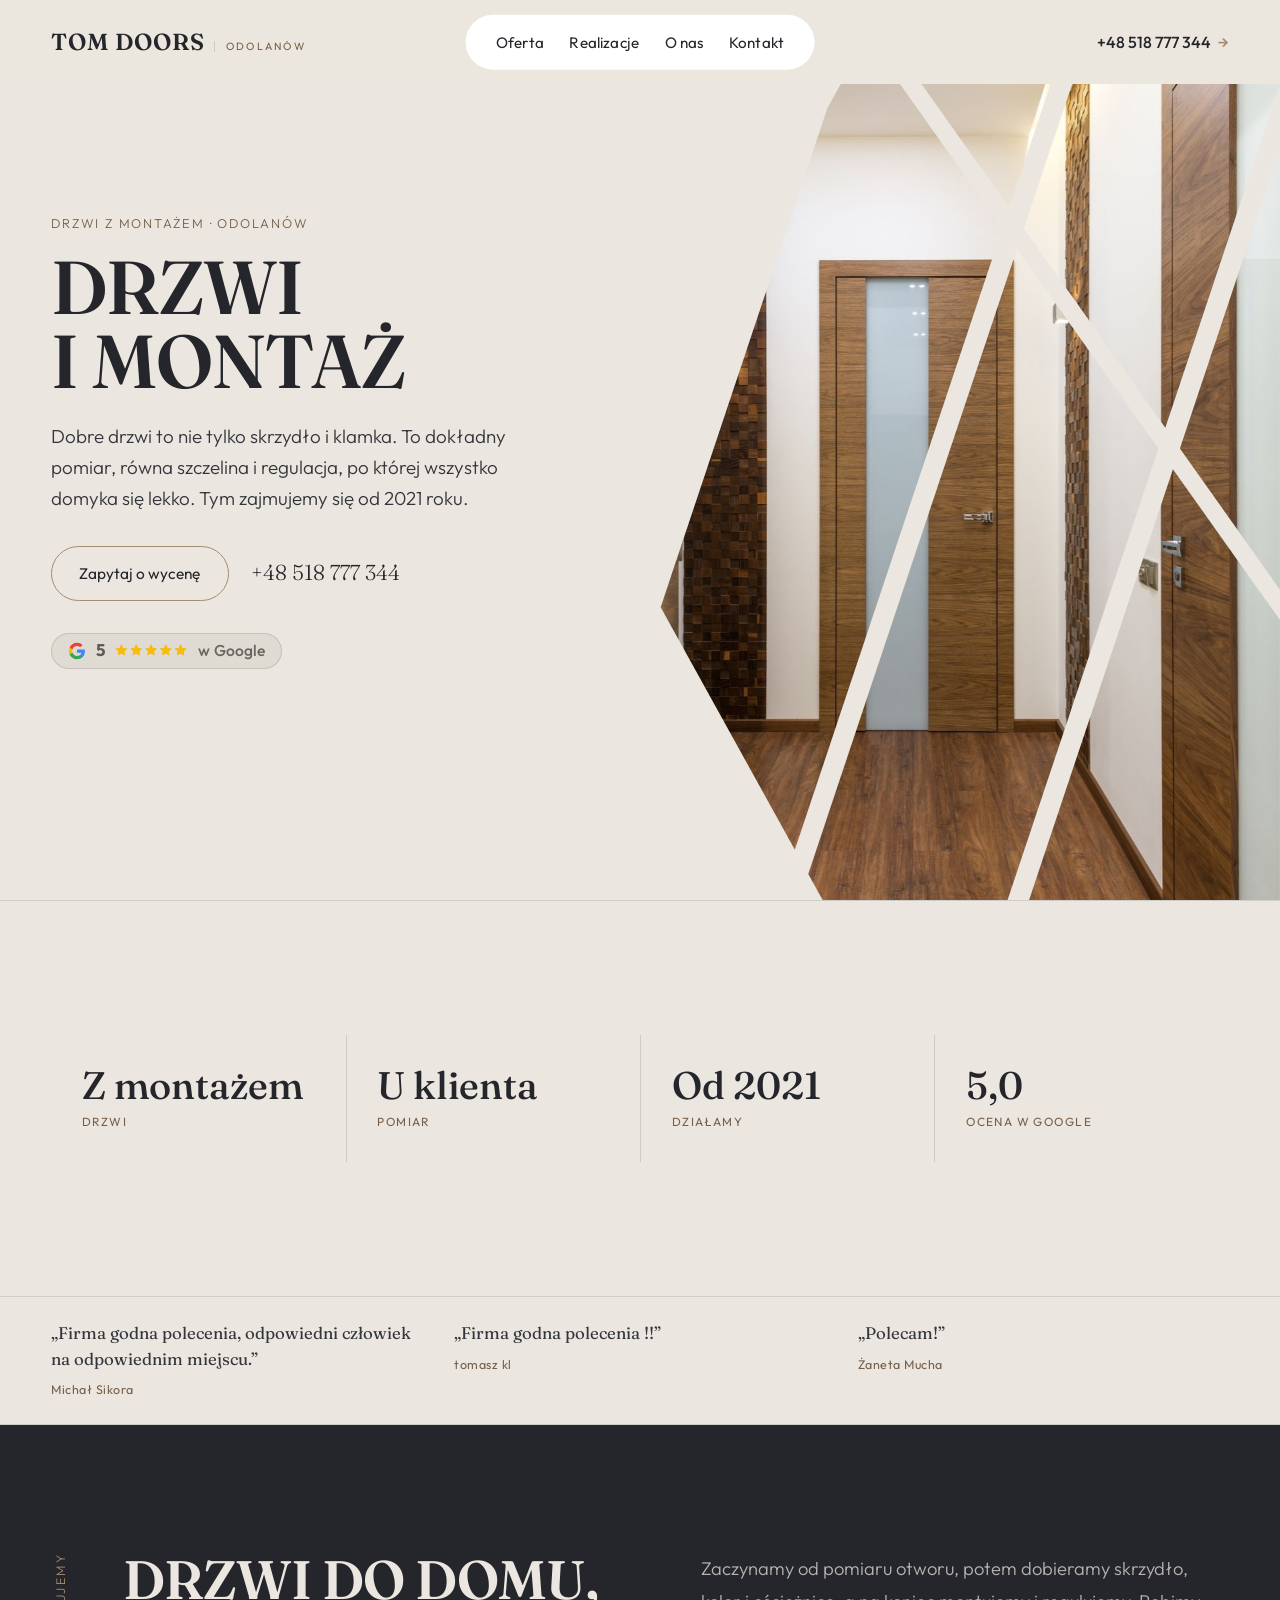
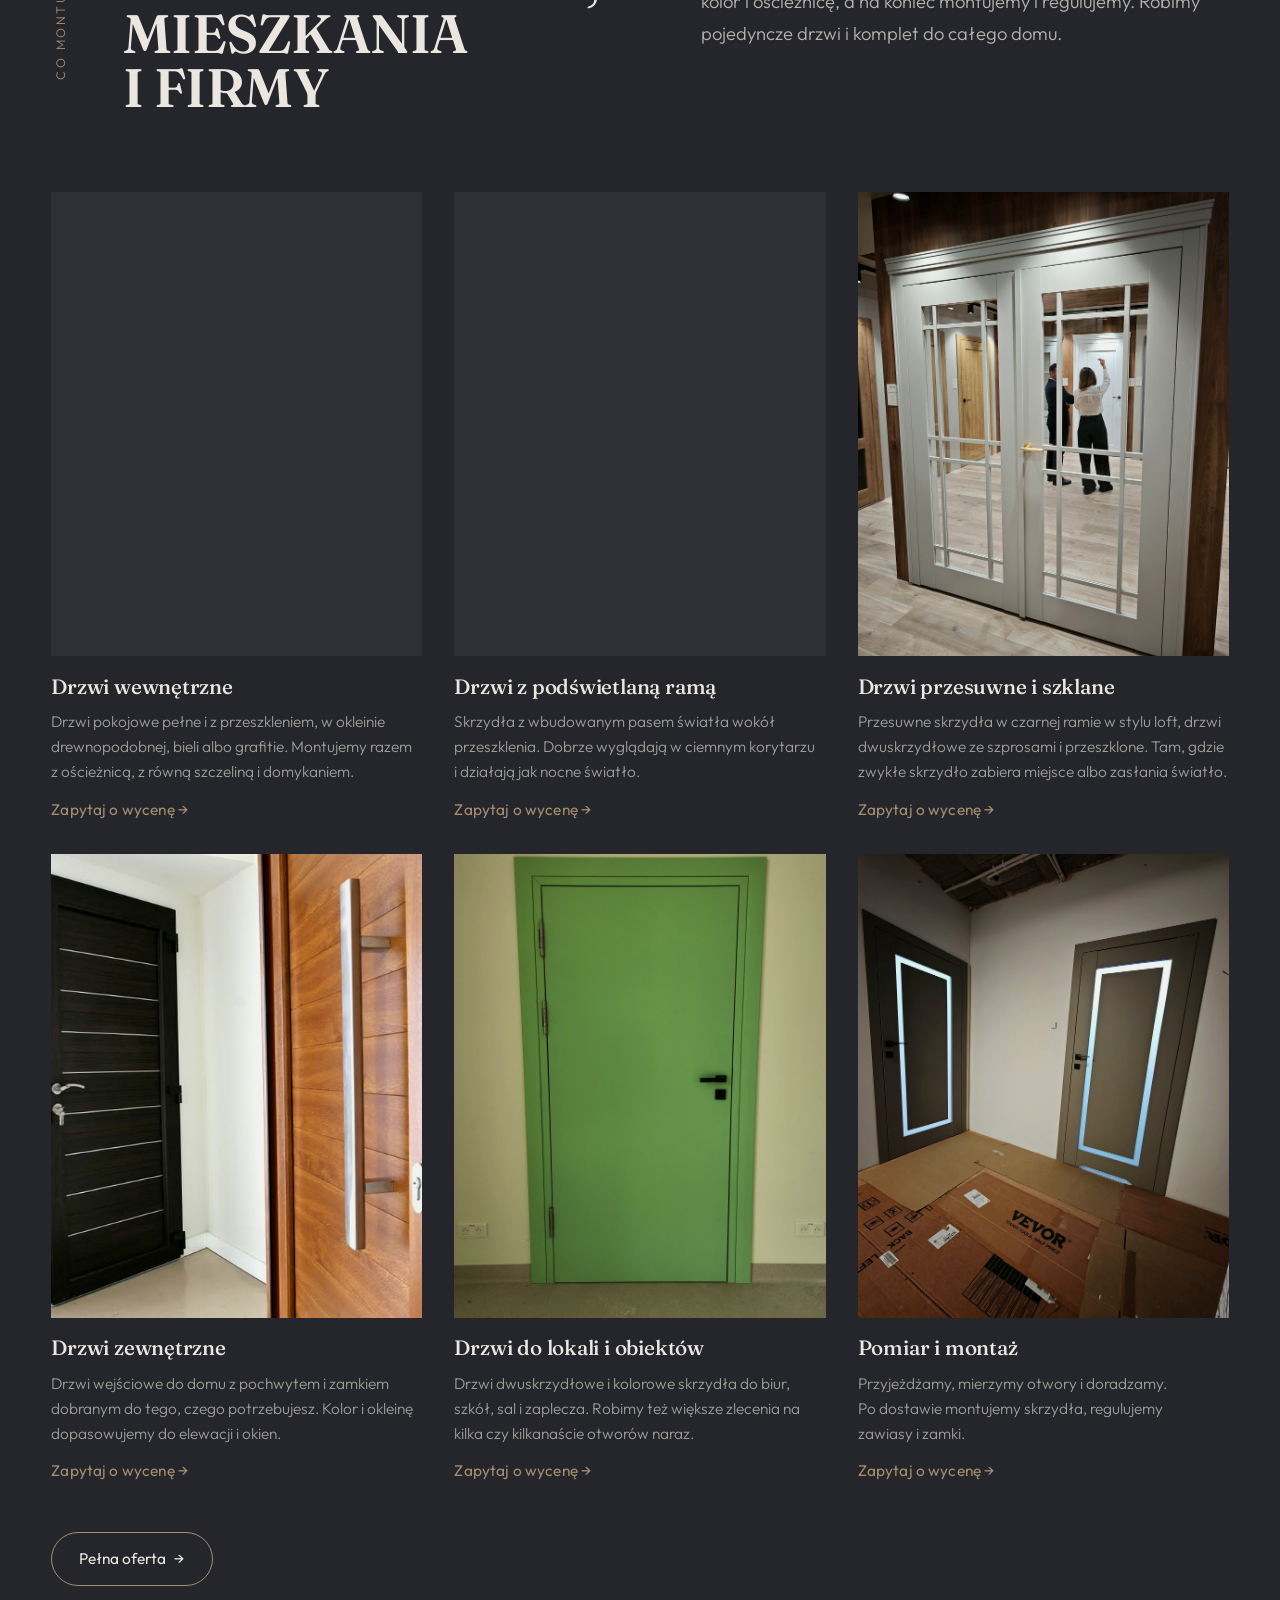
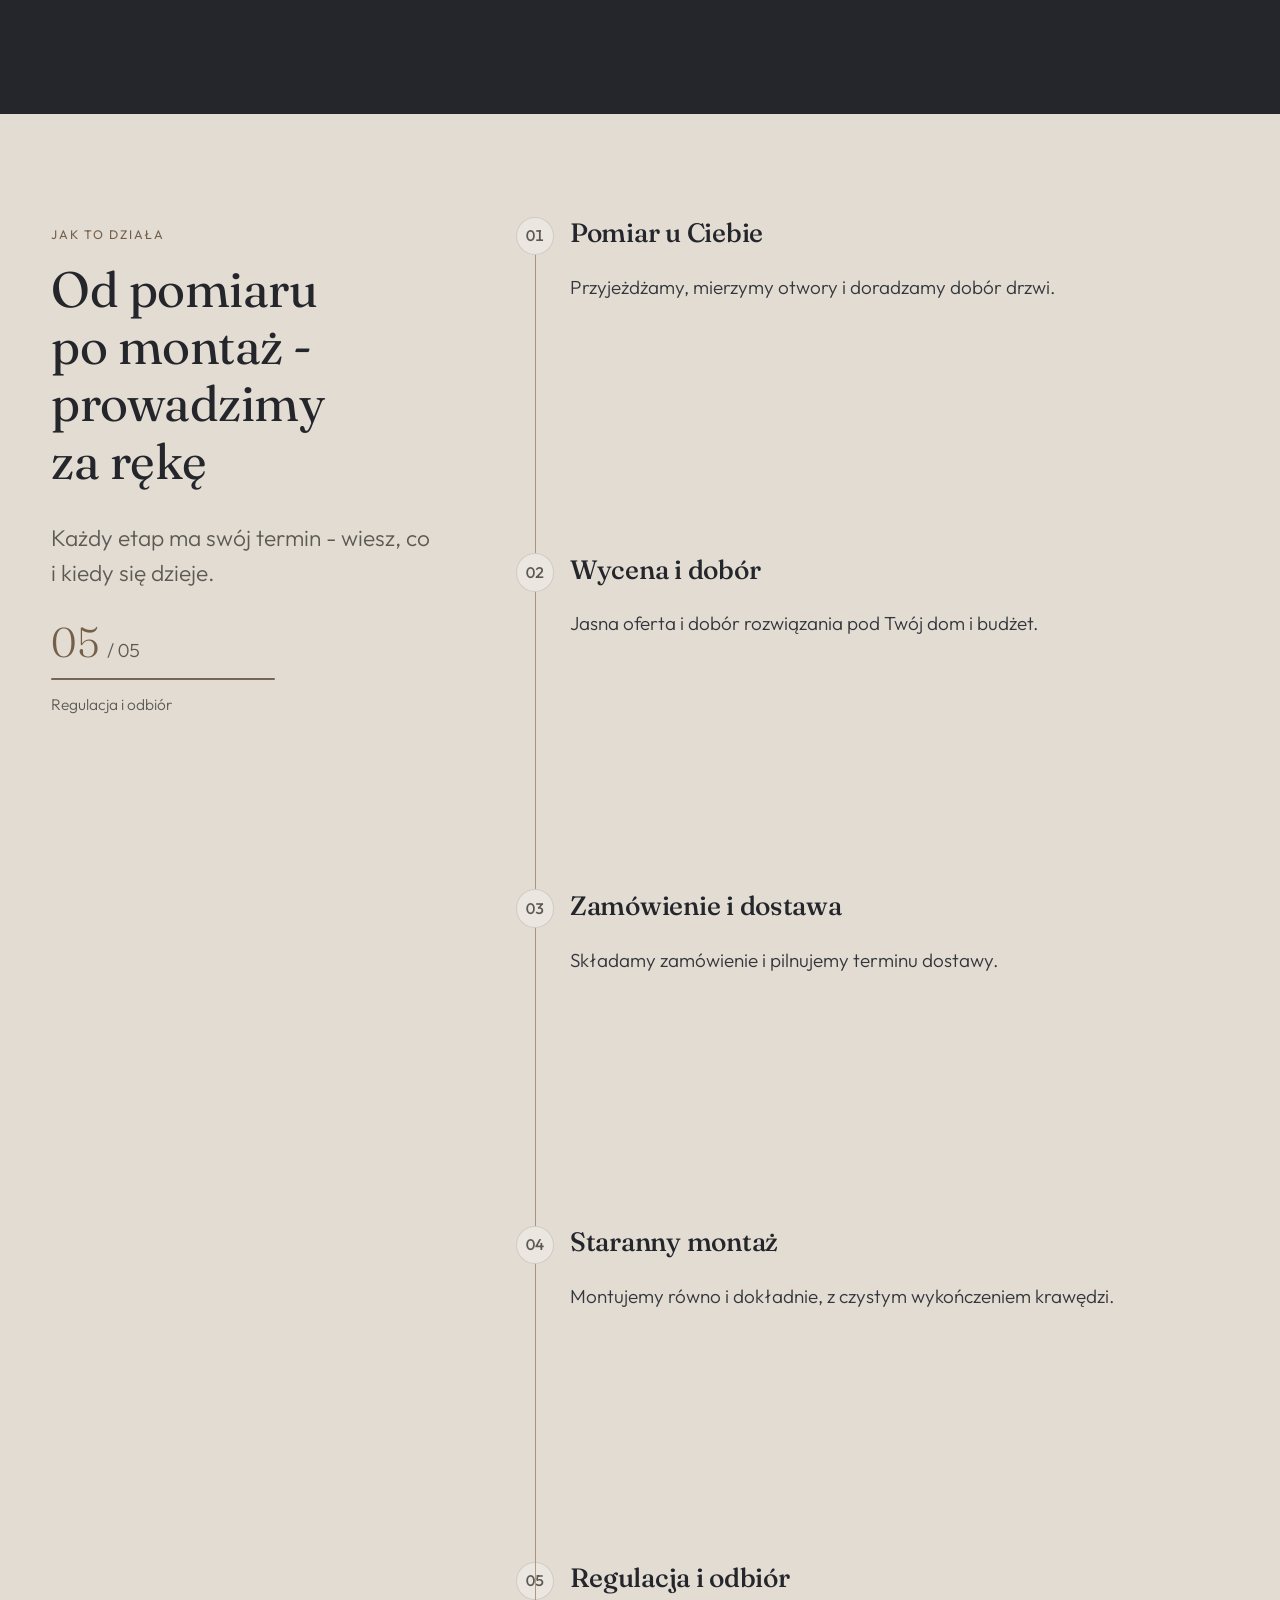
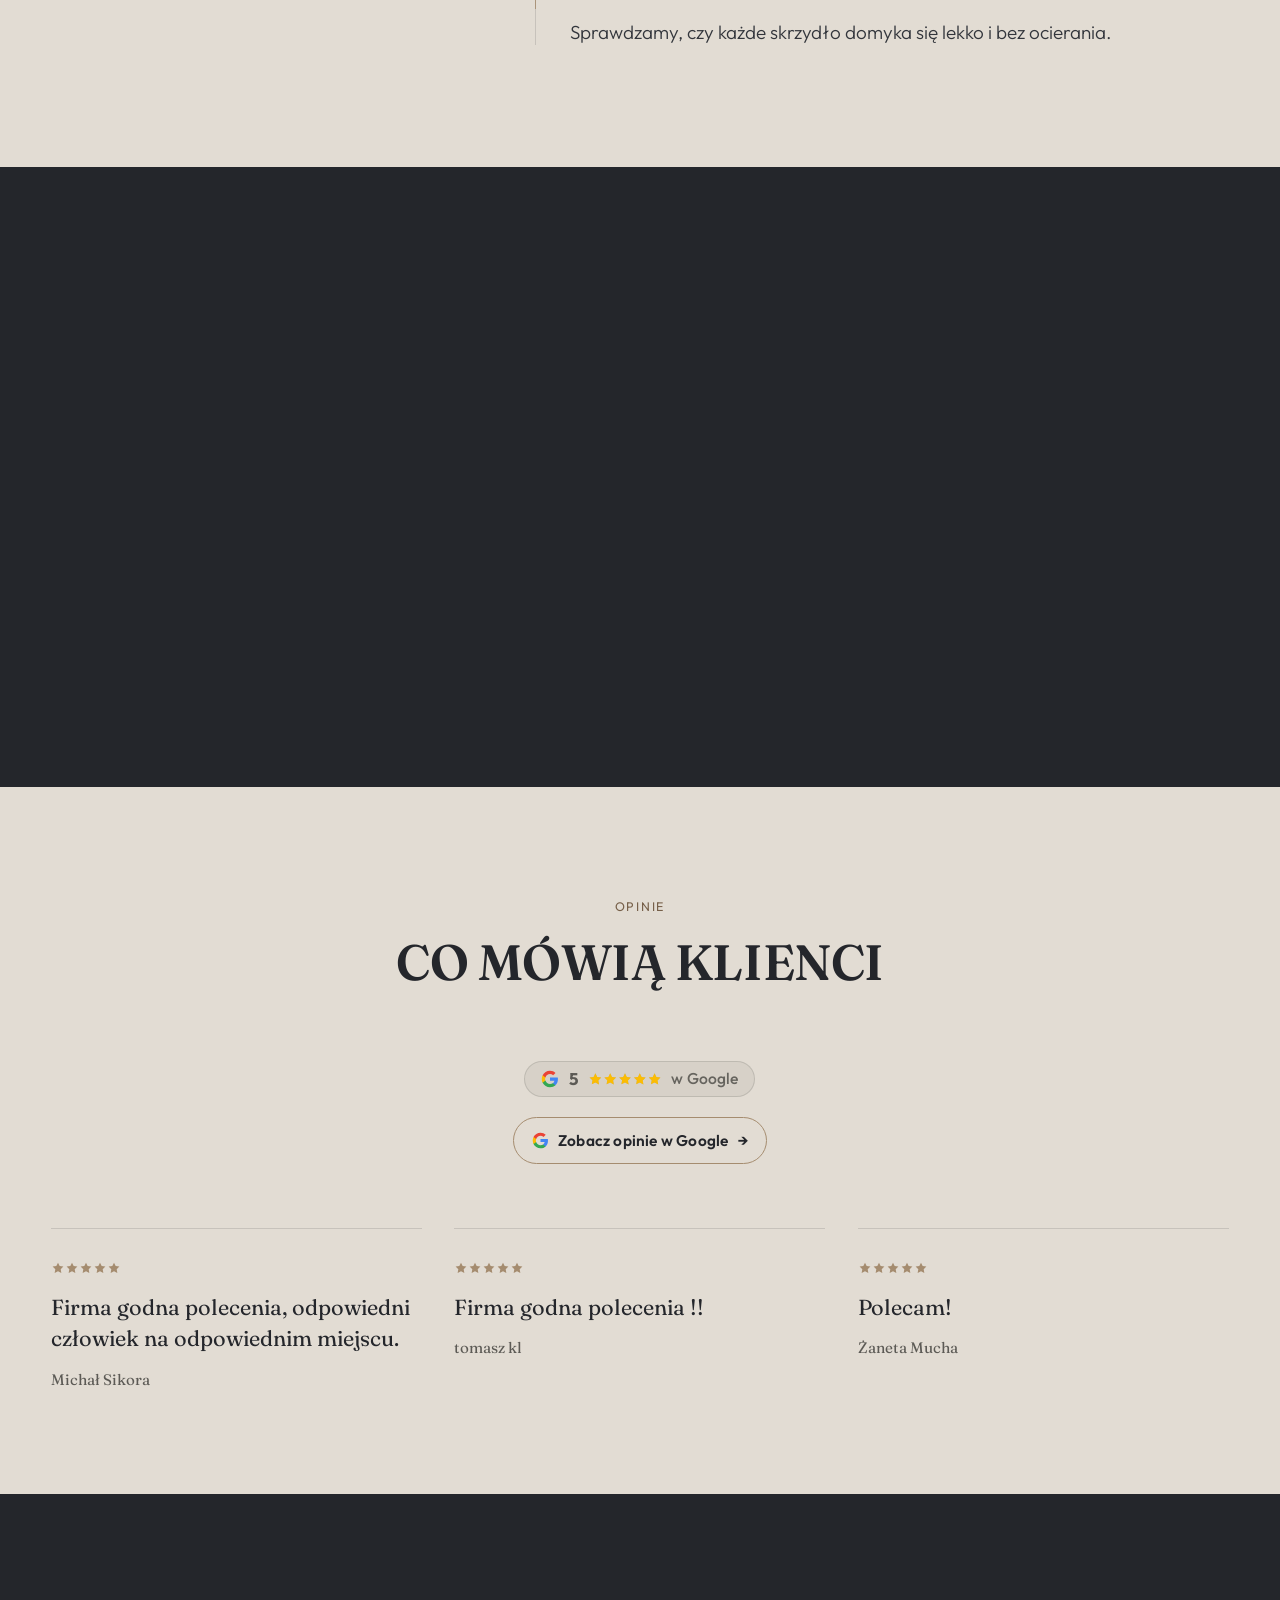
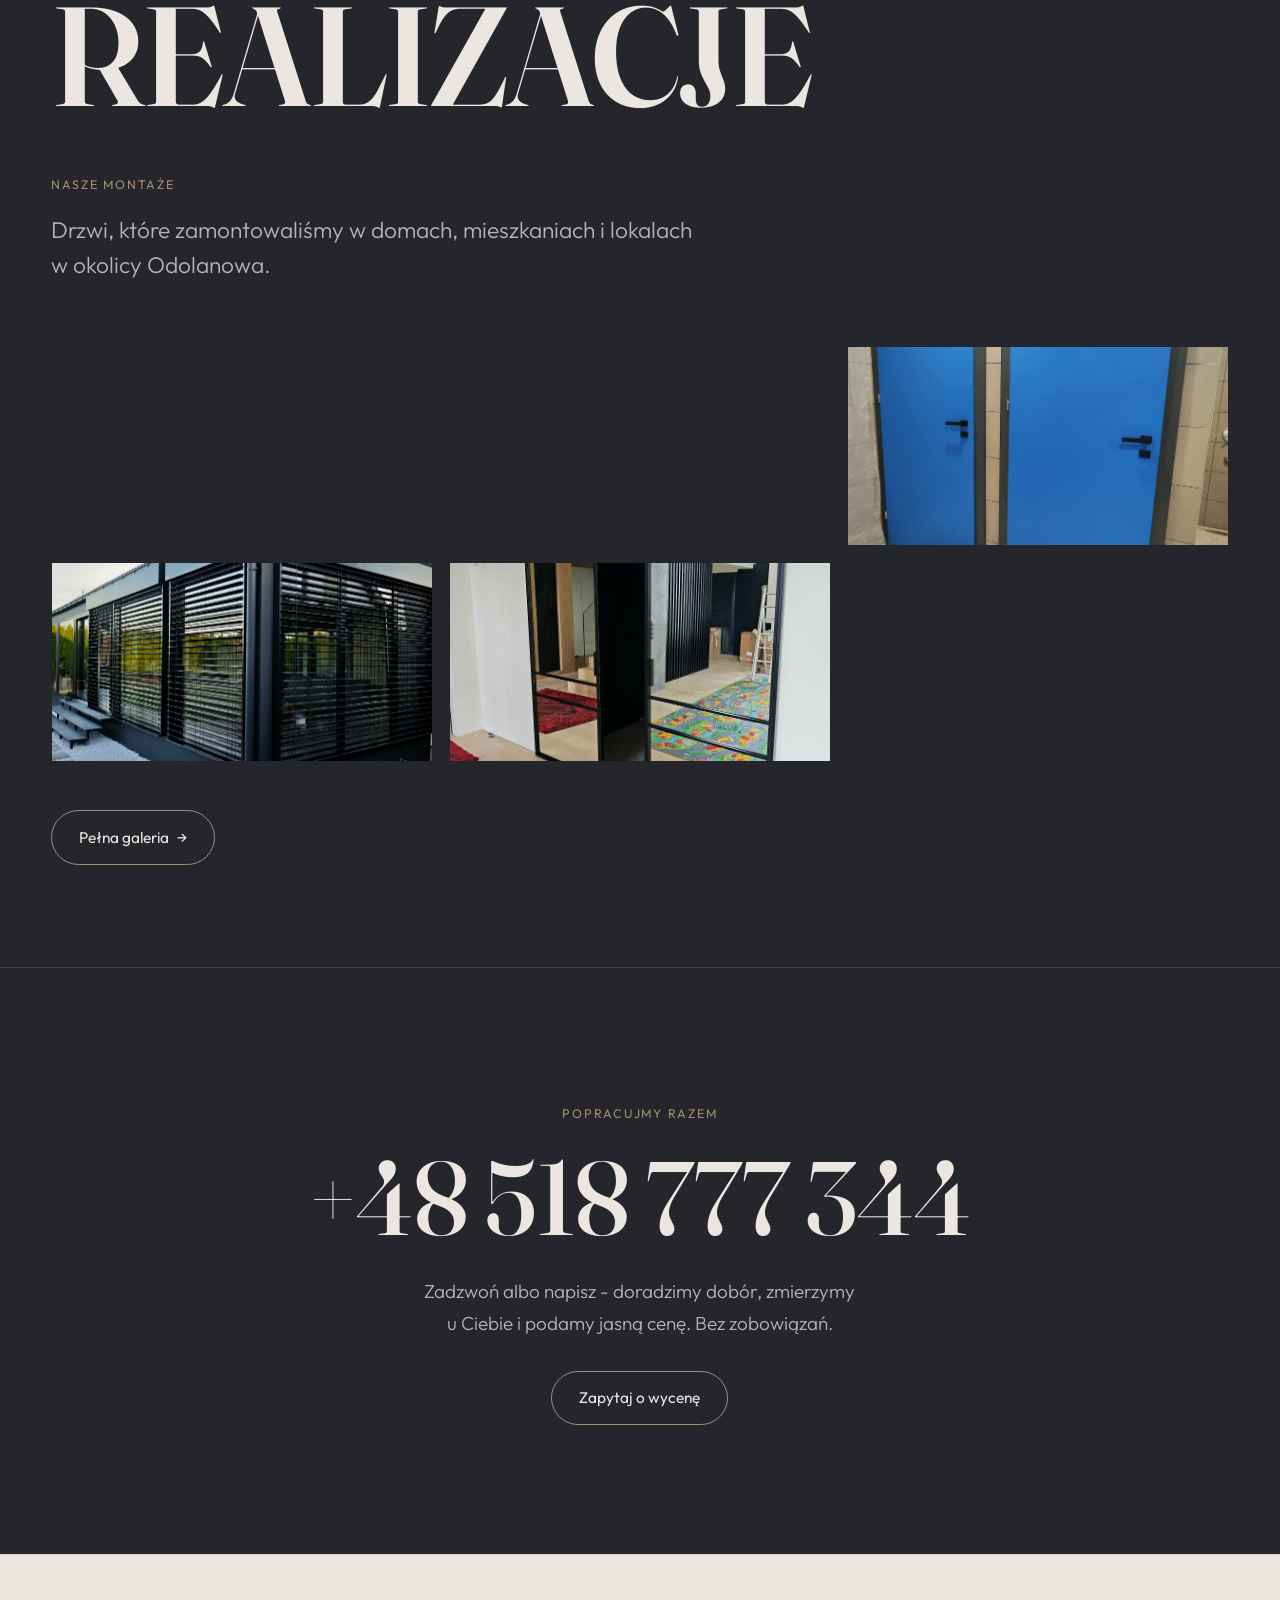
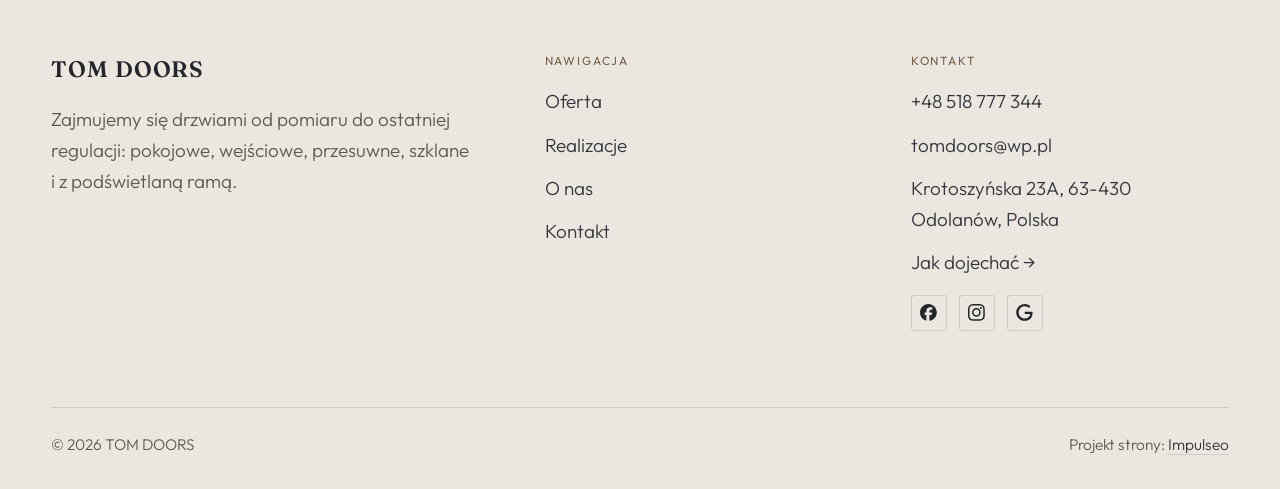
==== commit 258f013e: "[claude-edit][cmt:f51d356d-da6b-41bc-a4fe-0f7dc668e724] Wygląd w stylu klindworthroofing.com: krem/g" ====
--- a/index.html
+++ b/index.html
@@ -20,8 +20,9 @@
 <script type="application/ld+json">{"@context": "https://schema.org", "@type": "LocalBusiness", "name": "TOM DOORS", "url": "https://kris20032.github.io/tom-doors/", "telephone": "+48518777344", "image": "https://kris20032.github.io/tom-doors/img/og.jpg", "areaServed": "Odolanów", "sameAs": ["https://maps.google.com/?cid=12804049707847882123&g_mp=Cidnb29nbGUubWFwcy5wbGFjZXMudjEuUGxhY2VzLlNlYXJjaFRleHQQAhgEIAA", "https://www.facebook.com/p/TOM-DOORS-100087674329589/?locale=pl_PL", "https://www.instagram.com/tom_doors/"]}</script>
 <link rel="preconnect" href="https://fonts.googleapis.com">
 <link rel="preconnect" href="https://fonts.gstatic.com" crossorigin>
-<link href="https://fonts.googleapis.com/css2?family=IBM+Plex+Sans+Condensed:wght@500;600;700&family=IBM+Plex+Sans:wght@400;500;600&display=swap" rel="stylesheet">
+<link href="https://fonts.googleapis.com/css2?family=Fraunces:opsz,wght@9..144,400;9..144,500;9..144,600&family=Outfit:wght@300;400;500&display=swap" rel="stylesheet">
 <link rel="stylesheet" href="assets/styles.css?v=f9ef40aa">
+<link rel="stylesheet" href="assets/kw.css?v=kw1">
 </head>
 <body>
 
@@ -35,24 +36,24 @@
       <a href="kontakt.html">Kontakt</a>
       <a href="kontakt.html" class="btn btn-accent">Zapytaj o wycenę</a>
     </nav>
+    <a class="kw-navtel" href="tel:+48518777344"><span class="kw-navtel-lab">Zadzwoń</span> <span class="kw-navtel-num">+48 518 777 344</span> <span class="arr">→</span></a>
     <button class="nav-toggle" aria-label="Menu"><span></span><span></span><span></span></button>
   </div>
 </header>
 
 <main>
-<section class="hero-dom">
-  <img class="hd-bg" src="img/hero.jpg" fetchpriority="high" data-rotate="img/g13.jpg|img/g10.jpg" alt="TOM DOORS" width="1880" height="1255">
-  <div class="wrap">
-    <div class="hd-panel reveal">
-      <span class="hd-tick" aria-hidden="true"></span>
-      <span class="hd-kicker">Drzwi z montażem · Odolanów</span>
-      <h1 class="hd-claim">Drzwi dobrane i zamontowane w Odolanowie i okolicy</h1>
-      <ul class="hd-tags"><li>Pomiar</li><li>Montaż</li><li>Regulacja</li><li>od 2021</li></ul>
-      <div class="hd-actions">
-        <a href="kontakt.html" class="btn btn-accent">Zapytaj o wycenę <span class="arr">→</span></a>
-        <a href="tel:+48518777344" class="btn btn-ghost">Zadzwoń +48 518 777 344</a>
-      </div>
-      <p class="hd-rating"><span class="g-badge"><svg class="gb-ico" viewBox="0 0 24 24" width="18" height="18" aria-hidden="true"><path fill="#4285F4" d="M22.56 12.25c0-.78-.07-1.53-.2-2.25H12v4.26h5.92c-.26 1.37-1.04 2.53-2.21 3.31v2.77h3.57c2.08-1.92 3.28-4.74 3.28-8.09z"/><path fill="#34A853" d="M12 23c2.97 0 5.46-.98 7.28-2.66l-3.57-2.77c-.98.66-2.23 1.06-3.71 1.06-2.86 0-5.29-1.93-6.16-4.53H2.18v2.84C3.99 20.53 7.7 23 12 23z"/><path fill="#FBBC05" d="M5.84 14.09c-.22-.66-.35-1.36-.35-2.09s.13-1.43.35-2.09V7.07H2.18C1.43 8.55 1 10.22 1 12s.43 3.45 1.18 4.93l2.85-2.22.81-.62z"/><path fill="#EA4335" d="M12 5.38c1.62 0 3.06.56 4.21 1.64l3.15-3.15C17.45 2.09 14.97 1 12 1 7.7 1 3.99 3.47 2.18 7.07l3.66 2.84c.87-2.6 3.3-4.53 6.16-4.53z"/></svg><b class="gb-ocena">5</b><svg class="gb-stars" viewBox="0 0 90 18" width="74" height="14.8" aria-hidden="true"><g fill="currentColor" opacity=".26"><path transform="translate(0,0)" d="M9 1.6l2.2 4.46 4.92.72-3.56 3.47.84 4.9L9 12.74l-4.4 2.31.84-4.9L1.88 6.68l4.92-.72L9 1.6Z"/><path transform="translate(18,0)" d="M9 1.6l2.2 4.46 4.92.72-3.56 3.47.84 4.9L9 12.74l-4.4 2.31.84-4.9L1.88 6.68l4.92-.72L9 1.6Z"/><path transform="translate(36,0)" d="M9 1.6l2.2 4.46 4.92.72-3.56 3.47.84 4.9L9 12.74l-4.4 2.31.84-4.9L1.88 6.68l4.92-.72L9 1.6Z"/><path transform="translate(54,0)" d="M9 1.6l2.2 4.46 4.92.72-3.56 3.47.84 4.9L9 12.74l-4.4 2.31.84-4.9L1.88 6.68l4.92-.72L9 1.6Z"/><path transform="translate(72,0)" d="M9 1.6l2.2 4.46 4.92.72-3.56 3.47.84 4.9L9 12.74l-4.4 2.31.84-4.9L1.88 6.68l4.92-.72L9 1.6Z"/></g><clipPath id="gs1000"><rect x="0" y="0" width="90.0" height="18"/></clipPath><g fill="#FBBC04" clip-path="url(#gs1000)"><path transform="translate(0,0)" d="M9 1.6l2.2 4.46 4.92.72-3.56 3.47.84 4.9L9 12.74l-4.4 2.31.84-4.9L1.88 6.68l4.92-.72L9 1.6Z"/><path transform="translate(18,0)" d="M9 1.6l2.2 4.46 4.92.72-3.56 3.47.84 4.9L9 12.74l-4.4 2.31.84-4.9L1.88 6.68l4.92-.72L9 1.6Z"/><path transform="translate(36,0)" d="M9 1.6l2.2 4.46 4.92.72-3.56 3.47.84 4.9L9 12.74l-4.4 2.31.84-4.9L1.88 6.68l4.92-.72L9 1.6Z"/><path transform="translate(54,0)" d="M9 1.6l2.2 4.46 4.92.72-3.56 3.47.84 4.9L9 12.74l-4.4 2.31.84-4.9L1.88 6.68l4.92-.72L9 1.6Z"/><path transform="translate(72,0)" d="M9 1.6l2.2 4.46 4.92.72-3.56 3.47.84 4.9L9 12.74l-4.4 2.31.84-4.9L1.88 6.68l4.92-.72L9 1.6Z"/></g></svg><span class="gb-txt">w Google</span></span></p>
+<section class="kw-hero">
+  <div class="kw-art"><img src="img/hero.jpg" fetchpriority="high" alt="Jasny korytarz z drzwiami w okleinie orzech i pionowym przeszkleniem" width="1880" height="1255"></div>
+  <div class="kw-hero-inner">
+    <div class="kw-hero-copy reveal">
+      <span class="kw-kicker">Drzwi z montażem · Odolanów</span>
+      <h1 class="kw-h1">Drzwi<br>i montaż</h1>
+      <p class="kw-lead">Dobre drzwi to nie tylko skrzydło i klamka. To dokładny pomiar, równa szczelina i regulacja, po której wszystko domyka się lekko. Tym zajmujemy się od 2021 roku.</p>
+      <div class="kw-actions">
+        <a href="kontakt.html" class="btn btn-ghost">Zapytaj o wycenę</a>
+        <a class="kw-tel" href="tel:+48518777344">+48 518 777 344</a>
+      </div>
+      <p class="kw-trust"><span class="g-badge"><svg class="gb-ico" viewBox="0 0 24 24" width="18" height="18" aria-hidden="true"><path fill="#4285F4" d="M22.56 12.25c0-.78-.07-1.53-.2-2.25H12v4.26h5.92c-.26 1.37-1.04 2.53-2.21 3.31v2.77h3.57c2.08-1.92 3.28-4.74 3.28-8.09z"/><path fill="#34A853" d="M12 23c2.97 0 5.46-.98 7.28-2.66l-3.57-2.77c-.98.66-2.23 1.06-3.71 1.06-2.86 0-5.29-1.93-6.16-4.53H2.18v2.84C3.99 20.53 7.7 23 12 23z"/><path fill="#FBBC05" d="M5.84 14.09c-.22-.66-.35-1.36-.35-2.09s.13-1.43.35-2.09V7.07H2.18C1.43 8.55 1 10.22 1 12s.43 3.45 1.18 4.93l2.85-2.22.81-.62z"/><path fill="#EA4335" d="M12 5.38c1.62 0 3.06.56 4.21 1.64l3.15-3.15C17.45 2.09 14.97 1 12 1 7.7 1 3.99 3.47 2.18 7.07l3.66 2.84c.87-2.6 3.3-4.53 6.16-4.53z"/></svg><b class="gb-ocena">5</b><svg class="gb-stars" viewBox="0 0 90 18" width="74" height="14.8" aria-hidden="true"><g fill="currentColor" opacity=".26"><path transform="translate(0,0)" d="M9 1.6l2.2 4.46 4.92.72-3.56 3.47.84 4.9L9 12.74l-4.4 2.31.84-4.9L1.88 6.68l4.92-.72L9 1.6Z"/><path transform="translate(18,0)" d="M9 1.6l2.2 4.46 4.92.72-3.56 3.47.84 4.9L9 12.74l-4.4 2.31.84-4.9L1.88 6.68l4.92-.72L9 1.6Z"/><path transform="translate(36,0)" d="M9 1.6l2.2 4.46 4.92.72-3.56 3.47.84 4.9L9 12.74l-4.4 2.31.84-4.9L1.88 6.68l4.92-.72L9 1.6Z"/><path transform="translate(54,0)" d="M9 1.6l2.2 4.46 4.92.72-3.56 3.47.84 4.9L9 12.74l-4.4 2.31.84-4.9L1.88 6.68l4.92-.72L9 1.6Z"/><path transform="translate(72,0)" d="M9 1.6l2.2 4.46 4.92.72-3.56 3.47.84 4.9L9 12.74l-4.4 2.31.84-4.9L1.88 6.68l4.92-.72L9 1.6Z"/></g><clipPath id="gs1000"><rect x="0" y="0" width="90.0" height="18"/></clipPath><g fill="#FBBC04" clip-path="url(#gs1000)"><path transform="translate(0,0)" d="M9 1.6l2.2 4.46 4.92.72-3.56 3.47.84 4.9L9 12.74l-4.4 2.31.84-4.9L1.88 6.68l4.92-.72L9 1.6Z"/><path transform="translate(18,0)" d="M9 1.6l2.2 4.46 4.92.72-3.56 3.47.84 4.9L9 12.74l-4.4 2.31.84-4.9L1.88 6.68l4.92-.72L9 1.6Z"/><path transform="translate(36,0)" d="M9 1.6l2.2 4.46 4.92.72-3.56 3.47.84 4.9L9 12.74l-4.4 2.31.84-4.9L1.88 6.68l4.92-.72L9 1.6Z"/><path transform="translate(54,0)" d="M9 1.6l2.2 4.46 4.92.72-3.56 3.47.84 4.9L9 12.74l-4.4 2.31.84-4.9L1.88 6.68l4.92-.72L9 1.6Z"/><path transform="translate(72,0)" d="M9 1.6l2.2 4.46 4.92.72-3.56 3.47.84 4.9L9 12.74l-4.4 2.31.84-4.9L1.88 6.68l4.92-.72L9 1.6Z"/></g></svg><span class="gb-txt">w Google</span></span></p>
     </div>
   </div>
 </section>
@@ -75,12 +76,12 @@
     </div>
   </div>
 </section>
-<section class="dom-products" id="produkty">
-  <div class="wrap">
-    <div class="head reveal">
-      <span class="eyebrow">Co montujemy</span>
+<section class="dom-products kw-what" id="produkty">
+  <div class="wrap">
+    <div class="kw-what-top reveal">
+      <span class="kw-vert">Co montujemy</span>
       <h2>Drzwi do domu, mieszkania i firmy</h2>
-      <p>Zaczynamy od pomiaru otworu, potem dobieramy skrzydło, kolor i ościeżnicę, a na koniec montujemy i regulujemy. Robimy pojedyncze drzwi i komplet do całego domu.</p>
+      <p class="kw-what-txt">Zaczynamy od pomiaru otworu, potem dobieramy skrzydło, kolor i ościeżnicę, a na koniec montujemy i regulujemy. Robimy pojedyncze drzwi i komplet do całego domu.</p>
     </div>
     <div class="dom-grid">
       <article class="dom-card reveal">
@@ -145,14 +146,14 @@
       </div>
       <div class="proc-count" aria-hidden="true"><span class="pc-cur">01</span><span class="pc-all">/ 05</span></div>
       <div class="proc-bar" aria-hidden="true"><i></i></div>
-      <p class="proc-now" aria-hidden="true">Pomiar u Ciebie</p>
+      <p class="proc-now" aria-hidden="true">Pomiar u Ciebie</p>
     </div>
     <ol class="proces-line">
-      <li class="reveal"><span class="pno">01</span><h3>Pomiar u Ciebie</h3><p>Przyjeżdżamy, mierzymy otwory i doradzamy dobór drzwi.</p></li>
+      <li class="reveal"><span class="pno">01</span><h3>Pomiar u Ciebie</h3><p>Przyjeżdżamy, mierzymy otwory i doradzamy dobór drzwi.</p></li>
       <li class="reveal"><span class="pno">02</span><h3>Wycena i dobór</h3><p>Jasna oferta i dobór rozwiązania pod Twój dom i budżet.</p></li>
-      <li class="reveal"><span class="pno">03</span><h3>Zamówienie i dostawa</h3><p>Składamy zamówienie i pilnujemy terminu dostawy.</p></li>
+      <li class="reveal"><span class="pno">03</span><h3>Zamówienie i dostawa</h3><p>Składamy zamówienie i pilnujemy terminu dostawy.</p></li>
       <li class="reveal"><span class="pno">04</span><h3>Staranny montaż</h3><p>Montujemy równo i dokładnie, z czystym wykończeniem krawędzi.</p></li>
-      <li class="reveal"><span class="pno">05</span><h3>Regulacja i odbiór</h3><p>Sprawdzamy, czy każde skrzydło domyka się lekko i bez ocierania.</p></li>
+      <li class="reveal"><span class="pno">05</span><h3>Regulacja i odbiór</h3><p>Sprawdzamy, czy każde skrzydło domyka się lekko i bez ocierania.</p></li>
     </ol>
   </div>
 </section>
@@ -174,11 +175,11 @@
     </div>
   </div>
 </section>
-<section>
-  <div class="wrap">
+<section class="kw-work">
+  <div class="wrap">
+    <h2 class="kw-giant reveal">Realizacje</h2>
     <div class="head reveal">
-      <span class="eyebrow">Realizacje</span>
-      <h2>Nasze realizacje</h2>
+      <span class="eyebrow">Nasze montaże</span>
       <p>Drzwi, które zamontowaliśmy w domach, mieszkaniach i lokalach w okolicy Odolanowa.</p>
     </div>
     <div class="gallery">
@@ -188,20 +189,15 @@
       <div class="tile t-third reveal"><img src="img/about.jpg" alt="TOM DOORS" loading="lazy" width="1600" height="2133" decoding="async"></div>
       <div class="tile t-third reveal"><img src="img/g12.jpg" alt="TOM DOORS" loading="lazy" width="1880" height="1253" decoding="async"></div>
     </div>
-    <div style="margin-top:var(--space-7)" class="reveal"><a href="realizacje.html" class="btn btn-accent">Pełna galeria <span class="arr">→</span></a></div>
-  </div>
-</section>
-<section class="cta">
-  <div class="wrap">
-    <div class="reveal">
-      <span class="eyebrow">Współpraca</span>
-      <h2>Zapytaj o wycenę albo umów pomiar.</h2>
-      <p>Napisz lub zadzwoń - doradzimy dobór, zmierzymy u Ciebie i podamy jasną cenę. Bez zobowiązań.</p>
-    </div>
-    <div class="cta-actions reveal">
-      <a href="kontakt.html" class="btn btn-light">Zapytaj o wycenę <span class="arr">→</span></a>
-      <a href="tel:+48518777344" class="btn btn-ghost btn-ghost-cta">+48 518 777 344</a>
-    </div>
+    <div style="margin-top:var(--space-7)" class="reveal"><a href="realizacje.html" class="btn btn-ghost">Pełna galeria <span class="arr">→</span></a></div>
+  </div>
+</section>
+<section class="kw-cta">
+  <div class="wrap reveal">
+    <span class="eyebrow">Popracujmy razem</span>
+    <a class="kw-cta-num" href="tel:+48518777344">+48 518 777 344</a>
+    <p>Zadzwoń albo napisz - doradzimy dobór, zmierzymy u Ciebie i podamy jasną cenę. Bez zobowiązań.</p>
+    <a href="kontakt.html" class="btn btn-ghost">Zapytaj o wycenę</a>
   </div>
 </section>
 </main>
--- a/assets/kw.css
+++ b/assets/kw.css
@@ -0,0 +1,220 @@
+/* ============================================================
+   SKÓRKA „KLINDWORTH" (28.10.2026, prośba Szymona z karty:
+   wygląd jak klindworthroofing.com): kremowe tło, grafit, brąz;
+   szeryfowe nagłówki WERSALIKAMI, lekki bezszeryfowy tekst,
+   przyciski-pigułki z cienką ramką, menu w białej pigułce,
+   hero ze zdjęciem w ukośnych pasach (maska img/kw-mask.svg),
+   ciemna sekcja „Co montujemy", ogromne słowo „Realizacje",
+   wielki numer telefonu na końcu, kremowa stopka.
+   Plik ładowany PO styles.css, więc ten :root wygrywa.
+   ============================================================ */
+:root{
+  --paper:#EBE6DF;
+  --paper-2:#E2DCD3;
+  --paper-3:#E2DCD3;
+  --ink:#24262B;
+  --ink-soft:#33363C;
+  --muted:#5C5A55;
+  --line:rgba(36,38,43,.14);
+  --accent:#A58C6F;
+  --accent-d:#7A6650;
+  --accent-soft:rgba(165,140,111,.14);
+  --accent-text:#765F48;
+  --gold:#A58C6F;
+  --dark:#24262B;
+  --font-display:'Fraunces','Times New Roman',serif;
+  --font-body:'Outfit','Helvetica Neue',sans-serif;
+  --kw-cream-soft:rgba(235,230,223,.74);
+}
+body{background:var(--paper);color:var(--ink);font-weight:300}
+p{font-weight:300}
+h1,h2,h3{font-family:var(--font-display);font-weight:500;letter-spacing:-.01em;color:var(--ink)}
+h2{font-weight:400;line-height:1.15}
+.eyebrow{font-family:var(--font-body);font-weight:400;letter-spacing:.14em;color:var(--accent-text);font-size:.78rem}
+.eyebrow::before{display:none}
+.head h2::after,.head.center h2::after{display:none}
+
+/* ---------- PRZYCISKI = pigułki z cienką ramką ---------- */
+.btn,.btn-accent,.btn-ghost,.btn-light{border-radius:999px;font-family:var(--font-body);font-weight:400;
+  letter-spacing:0;text-transform:none;box-shadow:none;background:transparent;color:var(--ink);
+  border:1px solid var(--accent);padding:.85rem 1.7rem}
+.btn-accent:hover,.btn-ghost:hover,.btn-light:hover{background:var(--accent);border-color:var(--accent);color:#fff;transform:none;box-shadow:none}
+.btn::after{display:none}
+
+/* ---------- NAGŁÓWEK: marka z lewej, menu w białej pigułce na środku, telefon z prawej ---------- */
+.nav,.nav.nav-solid{background:color-mix(in srgb,var(--paper) 94%,transparent);border-bottom:0;box-shadow:none}
+.nav::after{display:none}
+.nav .brand .name,.nav.nav-solid .brand .name{font-family:var(--font-display);font-weight:600;color:var(--ink);
+  text-transform:uppercase;letter-spacing:.04em;font-size:1.45rem}
+.nav .brand .sub,.nav.nav-solid .brand .sub{color:var(--accent-text);border-left-color:var(--line);font-weight:400}
+.nav .nav-links a:not(.btn-accent),.nav.nav-solid .nav-links a:not(.btn-accent){color:var(--ink);text-transform:none;
+  letter-spacing:.01em;font-size:.95rem;font-weight:400}
+.nav .nav-links a:not(.btn-accent)::after{background:var(--accent)}
+.nav .nav-links a:not(.btn-accent):hover,.nav .nav-links a.active:not(.btn-accent),.nav.nav-solid .nav-links a.active:not(.btn-accent){color:var(--accent-text)}
+.nav .nav-toggle span,.nav.nav-solid .nav-toggle span{background:var(--ink)}
+@media(min-width:681px){
+  .nav .nav-inner{height:84px}
+  .nav.is-stuck .nav-inner{height:72px}
+  .nav .nav-links{padding-right:0;flex:0 0 auto;position:absolute;left:50%;top:50%;translate:-50% -50%;
+    background:#fff;border-radius:999px;padding:.55rem 1.9rem;gap:clamp(1.1rem,2vw,1.8rem)}
+  .nav .nav-links a.btn-accent,.nav:not(.nav-solid) .nav-links a.btn-accent{display:none}
+  .kw-navtel{display:inline-flex;align-items:center;gap:.45em;margin-left:auto;font-size:1rem;font-weight:500;color:var(--ink);white-space:nowrap}
+  .kw-navtel .arr{color:var(--accent)}
+  .kw-navtel:hover{color:var(--accent-text)}
+  .kw-navtel .kw-navtel-lab{display:none}
+}
+@media(min-width:681px) and (max-width:1100px){
+  .kw-navtel .kw-navtel-num{display:none}
+  .kw-navtel .kw-navtel-lab{display:inline}
+}
+@media(max-width:680px){
+  .kw-navtel{display:none}
+  .nav .nav-links{background:var(--paper)}
+  .nav .nav-links a.btn-accent{background:var(--ink);border-color:var(--ink);color:#fff}
+}
+
+/* ---------- HERO: tekst na kremie, zdjęcie w ukośnych pasach ---------- */
+.kw-hero{position:relative;min-height:min(100svh,960px);display:flex;align-items:center;overflow:hidden;background:var(--paper);padding-top:84px}
+.kw-art{position:absolute;top:84px;right:0;bottom:0;width:56%;
+  -webkit-mask:url(../img/kw-mask.svg) center/100% 100% no-repeat;mask:url(../img/kw-mask.svg) center/100% 100% no-repeat}
+.kw-art img{width:100%;height:100%;object-fit:cover;object-position:50% 50%;display:block;animation:kwZoom 14s ease-out both}
+@keyframes kwZoom{from{transform:scale(1.08)}to{transform:scale(1)}}
+@media(prefers-reduced-motion:reduce){.kw-art img{animation:none}}
+.kw-hero-inner{position:relative;z-index:2;width:min(92%,1180px);margin-inline:auto;padding-block:clamp(3rem,8vh,6rem)}
+.kw-hero-copy{max-width:min(36rem,44%)}
+.kw-kicker{display:block;font-size:.8rem;letter-spacing:.14em;text-transform:uppercase;color:var(--accent-text);margin-bottom:1.1rem}
+.kw-h1{font-family:var(--font-display);font-weight:600;text-transform:uppercase;line-height:.98;letter-spacing:-.01em;
+  font-size:clamp(2.6rem,1.8rem + 3.6vw,5rem);color:var(--ink)}
+.kw-lead{margin-top:1.4rem;font-size:clamp(1.02rem,.98rem + .25vw,1.18rem);line-height:1.65;max-width:31rem;color:var(--ink-soft)}
+.kw-actions{display:flex;flex-wrap:wrap;align-items:center;gap:1.4rem;margin-top:2rem}
+.kw-tel{font-family:var(--font-display);font-size:1.35rem;color:var(--ink);white-space:nowrap}
+.kw-tel:hover{color:var(--accent-text)}
+.kw-trust{margin-top:2rem;font-size:.9rem;color:var(--muted)}
+.kw-trust .ico-star{color:var(--accent)}
+@media(max-width:900px){
+  .kw-hero{flex-direction:column;align-items:stretch;min-height:0;padding-top:72px}
+  .kw-art{position:relative;top:0;width:100%;height:clamp(260px,62vw,460px);order:2}
+  .kw-hero-copy{max-width:none}
+  .kw-hero-inner{padding-block:2.4rem 2rem}
+}
+
+/* pas liczb pod hero - cienkie linie zamiast kafli */
+.dom-statband .wrap{padding-block:var(--space-6)}
+.dom-statband{background:var(--paper);border-top:1px solid var(--line);border-bottom:1px solid var(--line)}
+.dom-stats{background:transparent;border:0;gap:0;border-radius:0}
+.dom-stat{background:transparent;border-left:1px solid var(--line)}
+.dom-stat:first-child{border-left:0}
+.dom-stat .ds-num{font-family:var(--font-display);font-weight:500;color:var(--ink)}
+.dom-stat .ds-lab{color:var(--accent-text);font-weight:400;letter-spacing:.12em}
+@media(max-width:760px){.dom-stat:nth-child(3){border-left:0}.dom-stat:nth-child(n+3){border-top:1px solid var(--line)}}
+
+.opinie-mini{background:var(--paper)}
+.opinie-mini .om-item blockquote{font-family:var(--font-display);font-size:1.05rem;font-weight:400}
+.opinie-mini .om-autor{color:var(--accent-text);font-weight:400}
+
+/* ---------- CO MONTUJEMY: ciemna sekcja, pionowy podpis, karty bez ramek ---------- */
+.kw-what{background:var(--dark);color:var(--paper);padding-block:clamp(5rem,10vw,9rem)}
+.kw-what-top{display:grid;grid-template-columns:auto 1fr 1fr;gap:clamp(1.5rem,4vw,4rem);align-items:start;margin-bottom:clamp(3rem,6vw,5rem)}
+.kw-vert{writing-mode:vertical-rl;transform:rotate(180deg);font-size:.78rem;letter-spacing:.2em;
+  text-transform:uppercase;color:var(--accent)}
+.kw-what h2{color:var(--paper);font-family:var(--font-display);font-weight:600;text-transform:uppercase;line-height:1;
+  font-size:clamp(2rem,1.3rem + 2.6vw,3.6rem)}
+.kw-what-txt{color:var(--kw-cream-soft);font-size:clamp(1.02rem,.98rem + .25vw,1.15rem);line-height:1.75;max-width:34rem}
+.kw-what .dom-card{background:transparent;border:0;border-radius:0;box-shadow:none}
+.kw-what .dom-card__img{border-radius:0;aspect-ratio:4/5;background:#2e3036}
+.kw-what .dom-card__body{padding:1.2rem 0 0}
+.kw-what .dom-card__name{color:var(--paper);font-weight:500}
+.kw-what .dom-card__tag{color:rgba(235,230,223,.62)}
+.kw-what .dom-card__link{color:var(--accent);font-weight:400}
+.kw-what .btn{color:var(--paper)}
+@media(max-width:900px){
+  .kw-what-top{grid-template-columns:1fr}
+  .kw-vert{writing-mode:horizontal-tb;transform:none}
+}
+
+/* ---------- OGROMNE SŁOWO-NAGŁÓWEK (jak „WORK" na wzorze) ---------- */
+.kw-giant,.kw-work h2.kw-giant{font-family:var(--font-display);font-weight:600;text-transform:uppercase;line-height:.85;letter-spacing:-.02em;
+  font-size:clamp(2.4rem,.4rem + 10.5vw,12rem);overflow-wrap:anywhere;color:var(--paper);margin:0 0 clamp(2rem,4vw,3.5rem)}
+
+/* ---------- REALIZACJE na ciemnym ---------- */
+.kw-work{background:var(--dark);color:var(--paper);padding-top:clamp(4rem,8vw,7rem)}
+.kw-work .head .eyebrow{color:var(--accent)}
+.kw-work .head p{color:var(--kw-cream-soft)}
+.kw-work .tile{border-radius:0}
+.kw-work .btn{color:var(--paper)}
+
+/* ---------- PROCES na kremie ---------- */
+.proces{background:var(--paper)}
+.proc-count .pc-cur,.proces-line .pno{font-family:var(--font-display);color:var(--accent-text)}
+.proces-line h3{font-weight:500}
+.proc-bar i{background:var(--accent)}
+
+/* ---------- OPINIE na kremie, duże cytaty szeryfem ---------- */
+.opinie{background:var(--paper-2)}
+.opinie .head h2{font-family:var(--font-display);text-transform:uppercase;font-weight:600}
+.opinie .op-card{background:transparent;border:0;border-top:1px solid var(--line);border-radius:0;box-shadow:none;padding:1.6rem 0 0}
+.opinie .op-card blockquote{font-family:var(--font-display);font-weight:400;font-size:clamp(1.12rem,1rem + .45vw,1.4rem);line-height:1.45;color:var(--ink)}
+.opinie .op-autor{color:var(--muted);font-weight:400}
+.opinie .op-star{color:var(--accent)}
+.opinie .op-google{background:transparent;border-color:var(--accent);border-radius:999px}
+
+/* ---------- FAQ / karty na podstronach ---------- */
+.faq-item{background:transparent;border:0;border-bottom:1px solid var(--line);border-radius:0;box-shadow:none}
+.faq-item summary{font-family:var(--font-display);font-weight:400;font-size:1.15rem}
+.dom-card{border-radius:0;box-shadow:none}
+.dom-card__name{font-weight:500}
+.dom-card__link{color:var(--accent-text);font-weight:400}
+
+/* ---------- KOŃCÓWKA: „Popracujmy razem" + wielki numer ---------- */
+.kw-cta{background:var(--dark);color:var(--paper);text-align:center;padding-block:clamp(5rem,10vw,9rem);border-top:1px solid rgba(235,230,223,.12)}
+.kw-cta .eyebrow{color:var(--accent);justify-content:center}
+.kw-cta-num{display:block;font-family:var(--font-display);font-weight:500;line-height:1;white-space:nowrap;
+  font-size:clamp(2.2rem,.6rem + 7.4vw,8rem);color:var(--paper);margin:1.2rem 0 1.6rem;letter-spacing:-.01em}
+.kw-cta-num:hover{color:var(--accent)}
+.kw-cta p{color:var(--kw-cream-soft);max-width:40ch;margin:0 auto 2rem}
+.kw-cta .btn{color:var(--paper)}
+
+/* stare CTA na podstronach - te same barwy */
+.cta{background:var(--dark)}
+.cta h2{font-family:var(--font-display);font-weight:400;color:var(--paper)}
+.cta p{color:var(--kw-cream-soft)}
+.cta .eyebrow{color:var(--accent)}
+.cta .btn-light,.cta .btn-ghost-cta{color:var(--paper);background:transparent;border-color:var(--accent)}
+.cta .btn-light:hover,.cta .btn-ghost-cta:hover{background:var(--accent);color:#fff}
+
+/* ---------- NAGŁÓWKI PODSTRON: krem + zdjęcie w ukośnych pasach ---------- */
+.pagehead{background:var(--paper);min-height:min(78svh,720px);border-bottom:1px solid var(--line)}
+.pagehead::after{display:none}
+.pagehead img{left:auto;top:84px;height:calc(100% - 84px);bottom:auto;width:54%;
+  -webkit-mask:url(../img/kw-mask.svg) center/100% 100% no-repeat;mask:url(../img/kw-mask.svg) center/100% 100% no-repeat}
+.pagehead .wrap{color:var(--ink);padding-top:calc(84px + var(--space-8))}
+.pagehead h1{color:var(--ink);text-shadow:none;font-family:var(--font-display);font-weight:600;text-transform:uppercase;
+  letter-spacing:-.01em;line-height:1;font-size:clamp(2.2rem,1.4rem + 3vw,4.4rem);max-width:min(14ch,48%)}
+.pagehead .eyebrow{color:var(--accent-text)}
+.pagehead p{color:var(--ink-soft);text-shadow:none;max-width:min(44ch,46%)}
+@media(max-width:900px){
+  .pagehead{flex-direction:column;align-items:stretch;min-height:0;padding-top:72px}
+  .pagehead img{position:relative;top:0;width:100%;bottom:auto;height:clamp(240px,58vw,420px);order:2}
+  .pagehead .wrap{padding-top:var(--space-7);padding-bottom:var(--space-6)}
+  .pagehead h1,.pagehead p{max-width:none}
+}
+
+/* ---------- STOPKA na kremie ---------- */
+footer{background:var(--paper);color:var(--ink);border-top:1px solid var(--line)}
+.foot-brand .name{font-family:var(--font-display);font-weight:600;letter-spacing:.04em;color:var(--ink)}
+.foot-brand p{color:var(--muted)}
+.foot-col h4{color:var(--accent-text);font-family:var(--font-body);font-weight:400}
+.foot-col a,.foot-col p{color:var(--ink-soft)}
+.foot-col a:hover{color:var(--accent-text)}
+.foot-soc .soc{color:var(--ink);border-color:var(--line)}
+.foot-bot{border-top-color:var(--line);color:var(--muted)}
+.foot-bot a:hover{color:var(--ink)}
+.foot-bot a.foot-credit{color:var(--ink-soft);border-bottom-color:var(--line)}
+.foot-bot a.foot-credit:hover{color:var(--ink);border-bottom-color:var(--ink)}
+
+/* pasek na telefonie */
+.sticky-reserve .sr-book{background:var(--ink);color:#fff}
+.sticky-reserve .sr-call{background:var(--paper);color:var(--ink)}
+.stopklatka{margin:0}
+/* nagłówek kontaktu: po prawej krawędzi zdjęcia jest pas tapety - kadr w lewo */
+.pagehead img[src$="g14.jpg"]{object-position:8% 50%}
